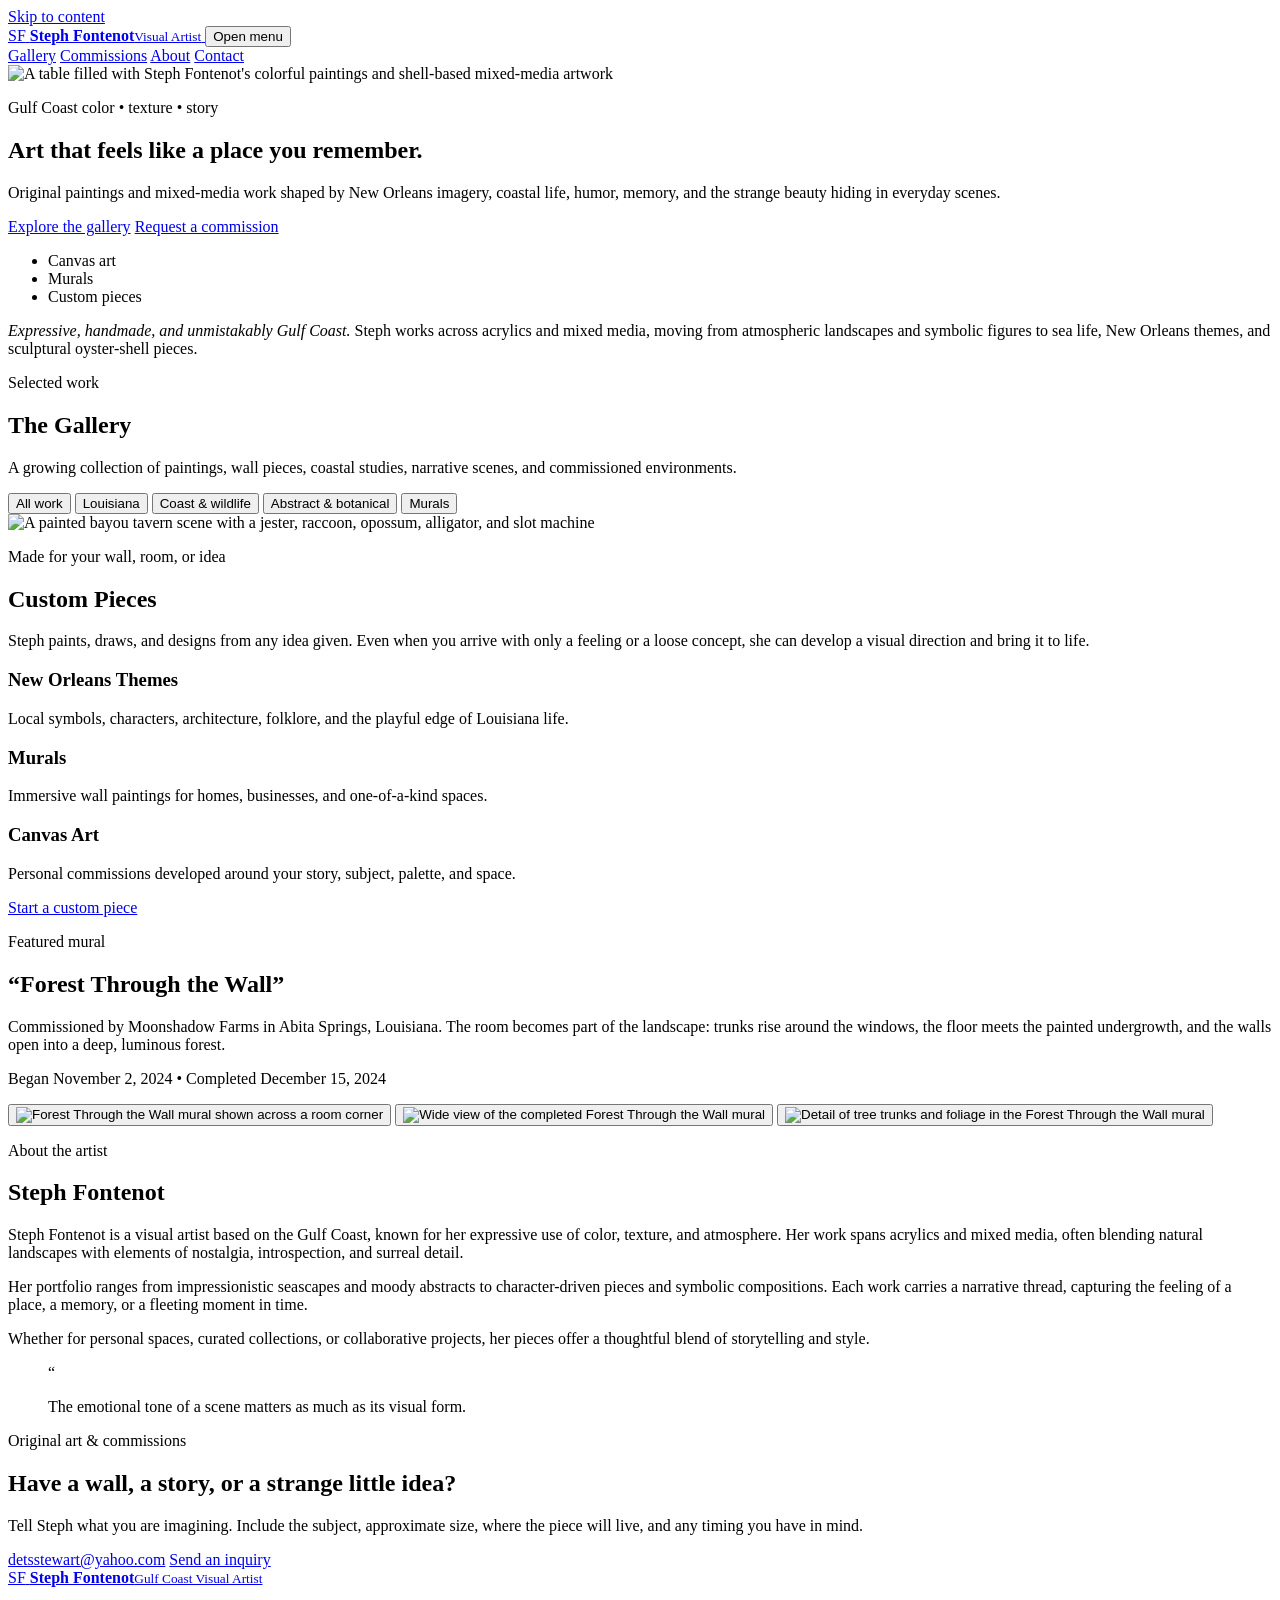
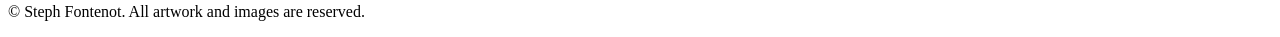
==== index.html @ 35e797c7 "Build periwinkle marble portfolio layout" ====
<!doctype html>
<html lang="en">
<head>
  <meta charset="utf-8">
  <meta name="viewport" content="width=device-width, initial-scale=1">
  <title>Steph Fontenot — Gulf Coast Visual Artist</title>
  <meta name="description" content="Original paintings, mixed-media art, murals, and custom commissions by Gulf Coast visual artist Steph Fontenot.">
  <meta name="theme-color" content="#8e8bd2">
  <meta property="og:title" content="Steph Fontenot — Gulf Coast Visual Artist">
  <meta property="og:description" content="Expressive color, texture, atmosphere, and Gulf Coast storytelling.">
  <meta property="og:type" content="website">
  <meta property="og:url" content="https://stephfontenot.com/">
  <meta property="og:image" content="https://stephfontenot.com/assets/site/studio-table.webp">
  <link rel="canonical" href="https://stephfontenot.com/">
  <link rel="icon" href="assets/site/favicon.svg" type="image/svg+xml">
  <link rel="stylesheet" href="styles.css">
  <script type="application/ld+json">
  {
    "@context": "https://schema.org",
    "@type": "Person",
    "name": "Steph Fontenot",
    "url": "https://stephfontenot.com/",
    "jobTitle": "Visual Artist",
    "description": "Gulf Coast visual artist working in acrylics, mixed media, murals, and commissioned canvas art.",
    "email": "mailto:detsstewart@yahoo.com"
  }
  </script>
</head>
<body>
  <a class="skip-link" href="#main">Skip to content</a>

  <header class="site-header" id="top">
    <div class="nav-shell">
      <a class="brand" href="#top" aria-label="Steph Fontenot home">
        <span class="brand-mark" aria-hidden="true">SF</span>
        <span class="brand-copy"><strong>Steph Fontenot</strong><small>Visual Artist</small></span>
      </a>

      <button class="menu-toggle" type="button" aria-controls="site-nav" aria-expanded="false">
        <span></span><span></span><span></span><span class="sr-only">Open menu</span>
      </button>

      <nav class="site-nav" id="site-nav" aria-label="Primary navigation">
        <a href="#gallery">Gallery</a>
        <a href="#commissions">Commissions</a>
        <a href="#about">About</a>
        <a class="nav-contact" href="#contact">Contact</a>
      </nav>
    </div>
  </header>

  <main id="main">
    <section class="hero" aria-labelledby="hero-title">
      <div class="hero-image-wrap">
        <img src="assets/site/studio-table.webp" alt="A table filled with Steph Fontenot's colorful paintings and shell-based mixed-media artwork" width="730" height="730" fetchpriority="high">
      </div>
      <div class="hero-copy marble-panel">
        <p class="eyebrow">Gulf Coast color • texture • story</p>
        <h1 id="hero-title">Art that feels like a place you remember.</h1>
        <p class="hero-lede">Original paintings and mixed-media work shaped by New Orleans imagery, coastal life, humor, memory, and the strange beauty hiding in everyday scenes.</p>
        <div class="hero-actions">
          <a class="button button-primary" href="#gallery">Explore the gallery</a>
          <a class="button button-secondary" href="mailto:detsstewart@yahoo.com?subject=Commission%20Inquiry%20for%20Steph%20Fontenot">Request a commission</a>
        </div>
        <ul class="hero-notes" aria-label="Services">
          <li>Canvas art</li>
          <li>Murals</li>
          <li>Custom pieces</li>
        </ul>
      </div>
    </section>

    <section class="intro-strip" aria-label="Artist introduction">
      <p><em>Expressive, handmade, and unmistakably Gulf Coast.</em> Steph works across acrylics and mixed media, moving from atmospheric landscapes and symbolic figures to sea life, New Orleans themes, and sculptural oyster-shell pieces.</p>
    </section>

    <section class="section gallery-section" id="gallery" aria-labelledby="gallery-title">
      <div class="section-heading">
        <div>
          <p class="eyebrow">Selected work</p>
          <h2 id="gallery-title">The Gallery</h2>
        </div>
        <p>A growing collection of paintings, wall pieces, coastal studies, narrative scenes, and commissioned environments.</p>
      </div>

      <div class="filters" role="group" aria-label="Filter gallery">
        <button class="filter-button active" type="button" data-filter="all" aria-pressed="true">All work</button>
        <button class="filter-button" type="button" data-filter="louisiana" aria-pressed="false">Louisiana</button>
        <button class="filter-button" type="button" data-filter="coastal" aria-pressed="false">Coast & wildlife</button>
        <button class="filter-button" type="button" data-filter="abstract" aria-pressed="false">Abstract & botanical</button>
        <button class="filter-button" type="button" data-filter="murals" aria-pressed="false">Murals</button>
      </div>

      <div class="gallery-grid" id="gallery-grid" aria-live="polite"></div>
      <noscript><p class="noscript">JavaScript is needed to load the interactive gallery.</p></noscript>
    </section>

    <section class="section feature-section" id="commissions" aria-labelledby="commissions-title">
      <div class="feature-image">
        <img src="assets/site/bayou-jester.webp" alt="A painted bayou tavern scene with a jester, raccoon, opossum, alligator, and slot machine" width="1160" height="844" loading="lazy">
      </div>
      <div class="feature-copy marble-panel">
        <p class="eyebrow">Made for your wall, room, or idea</p>
        <h2 id="commissions-title">Custom Pieces</h2>
        <p>Steph paints, draws, and designs from any idea given. Even when you arrive with only a feeling or a loose concept, she can develop a visual direction and bring it to life.</p>
        <div class="commission-list">
          <article>
            <h3>New Orleans Themes</h3>
            <p>Local symbols, characters, architecture, folklore, and the playful edge of Louisiana life.</p>
          </article>
          <article>
            <h3>Murals</h3>
            <p>Immersive wall paintings for homes, businesses, and one-of-a-kind spaces.</p>
          </article>
          <article>
            <h3>Canvas Art</h3>
            <p>Personal commissions developed around your story, subject, palette, and space.</p>
          </article>
        </div>
        <a class="button button-primary" href="mailto:detsstewart@yahoo.com?subject=Custom%20Art%20Inquiry&body=Hi%20Steph%2C%0A%0AI%27d%20like%20to%20talk%20about%20a%20custom%20piece.%0A%0ASubject%20or%20idea%3A%0APreferred%20size%3A%0ATimeline%3A%0A">Start a custom piece</a>
      </div>
    </section>

    <section class="section mural-story" aria-labelledby="mural-title">
      <div class="mural-copy">
        <p class="eyebrow">Featured mural</p>
        <h2 id="mural-title">“Forest Through the Wall”</h2>
        <p>Commissioned by Moonshadow Farms in Abita Springs, Louisiana. The room becomes part of the landscape: trunks rise around the windows, the floor meets the painted undergrowth, and the walls open into a deep, luminous forest.</p>
        <p class="mural-meta">Began November 2, 2024 • Completed December 15, 2024</p>
      </div>
      <div class="mural-triptych">
        <button class="image-button" type="button" data-lightbox-src="assets/art/forest-through-wall-room.webp" data-lightbox-alt="Forest Through the Wall mural shown across a room corner">
          <img src="assets/art/forest-through-wall-room.webp" alt="Forest Through the Wall mural shown across a room corner" loading="lazy">
        </button>
        <button class="image-button" type="button" data-lightbox-src="assets/art/forest-through-wall-wide.webp" data-lightbox-alt="Wide view of the completed Forest Through the Wall mural">
          <img src="assets/art/forest-through-wall-wide.webp" alt="Wide view of the completed Forest Through the Wall mural" loading="lazy">
        </button>
        <button class="image-button" type="button" data-lightbox-src="assets/art/forest-through-wall-detail.webp" data-lightbox-alt="Detail of tree trunks and foliage in the Forest Through the Wall mural">
          <img src="assets/art/forest-through-wall-detail.webp" alt="Detail of tree trunks and foliage in the Forest Through the Wall mural" loading="lazy">
        </button>
      </div>
    </section>

    <section class="section about-section" id="about" aria-labelledby="about-title">
      <div class="about-card marble-panel">
        <p class="eyebrow">About the artist</p>
        <h2 id="about-title">Steph Fontenot</h2>
        <p>Steph Fontenot is a visual artist based on the Gulf Coast, known for her expressive use of color, texture, and atmosphere. Her work spans acrylics and mixed media, often blending natural landscapes with elements of nostalgia, introspection, and surreal detail.</p>
        <p>Her portfolio ranges from impressionistic seascapes and moody abstracts to character-driven pieces and symbolic compositions. Each work carries a narrative thread, capturing the feeling of a place, a memory, or a fleeting moment in time.</p>
        <p>Whether for personal spaces, curated collections, or collaborative projects, her pieces offer a thoughtful blend of storytelling and style.</p>
      </div>
      <blockquote>
        <span aria-hidden="true">“</span>
        <p>The emotional tone of a scene matters as much as its visual form.</p>
      </blockquote>
    </section>

    <section class="contact-section" id="contact" aria-labelledby="contact-title">
      <div class="contact-inner marble-panel">
        <p class="eyebrow">Original art & commissions</p>
        <h2 id="contact-title">Have a wall, a story, or a strange little idea?</h2>
        <p>Tell Steph what you are imagining. Include the subject, approximate size, where the piece will live, and any timing you have in mind.</p>
        <a class="contact-email" href="mailto:detsstewart@yahoo.com">detsstewart@yahoo.com</a>
        <a class="button button-primary" href="mailto:detsstewart@yahoo.com?subject=Art%20Inquiry%20from%20StephFontenot.com">Send an inquiry</a>
      </div>
    </section>
  </main>

  <footer class="site-footer">
    <a class="brand footer-brand" href="#top" aria-label="Back to top">
      <span class="brand-mark" aria-hidden="true">SF</span>
      <span class="brand-copy"><strong>Steph Fontenot</strong><small>Gulf Coast Visual Artist</small></span>
    </a>
    <p>© <span id="year"></span> Steph Fontenot. All artwork and images are reserved.</p>
  </footer>

  <dialog class="lightbox" id="lightbox" aria-label="Artwork viewer">
    <button class="lightbox-close" type="button" aria-label="Close artwork viewer">×</button>
    <button class="lightbox-arrow lightbox-prev" type="button" aria-label="Previous artwork">‹</button>
    <figure>
      <img id="lightbox-image" src="" alt="">
      <figcaption id="lightbox-caption"></figcaption>
    </figure>
    <button class="lightbox-arrow lightbox-next" type="button" aria-label="Next artwork">›</button>
  </dialog>

  <script src="script.js" defer></script>
</body>
</html>
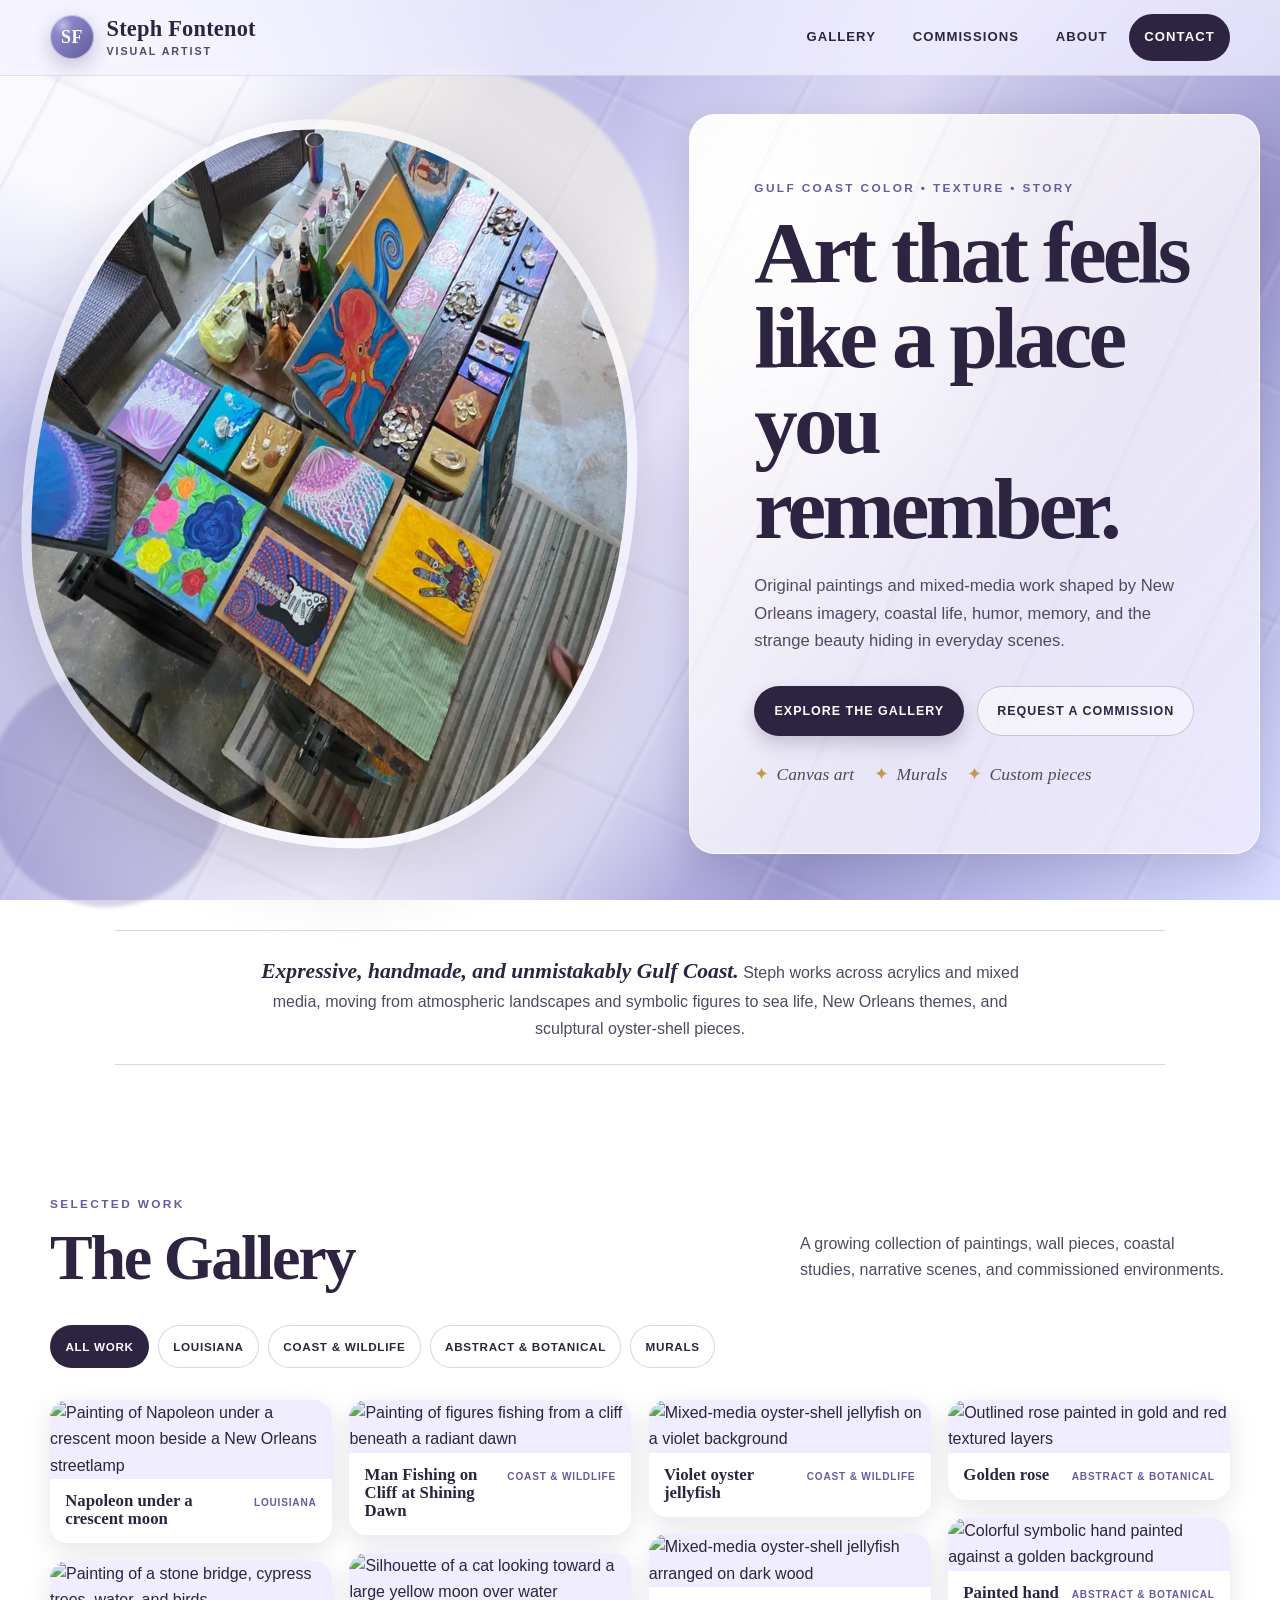
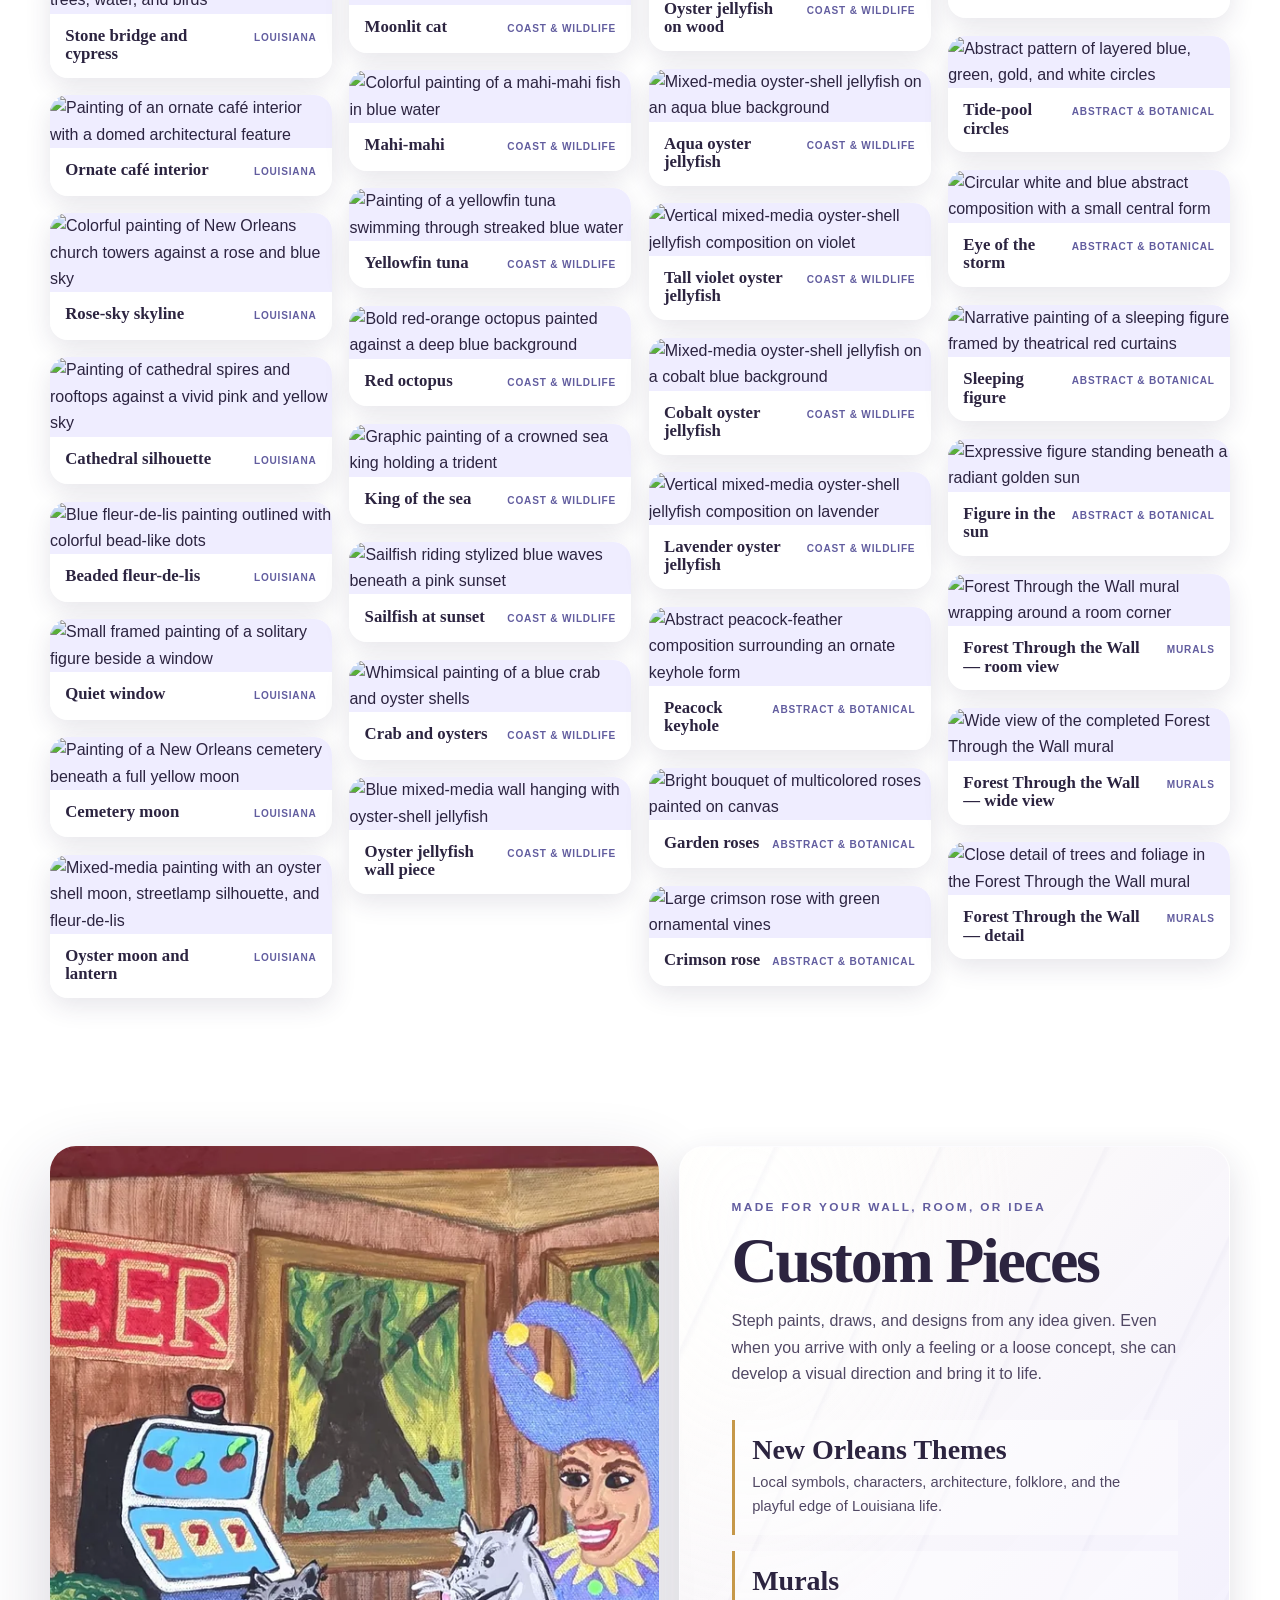
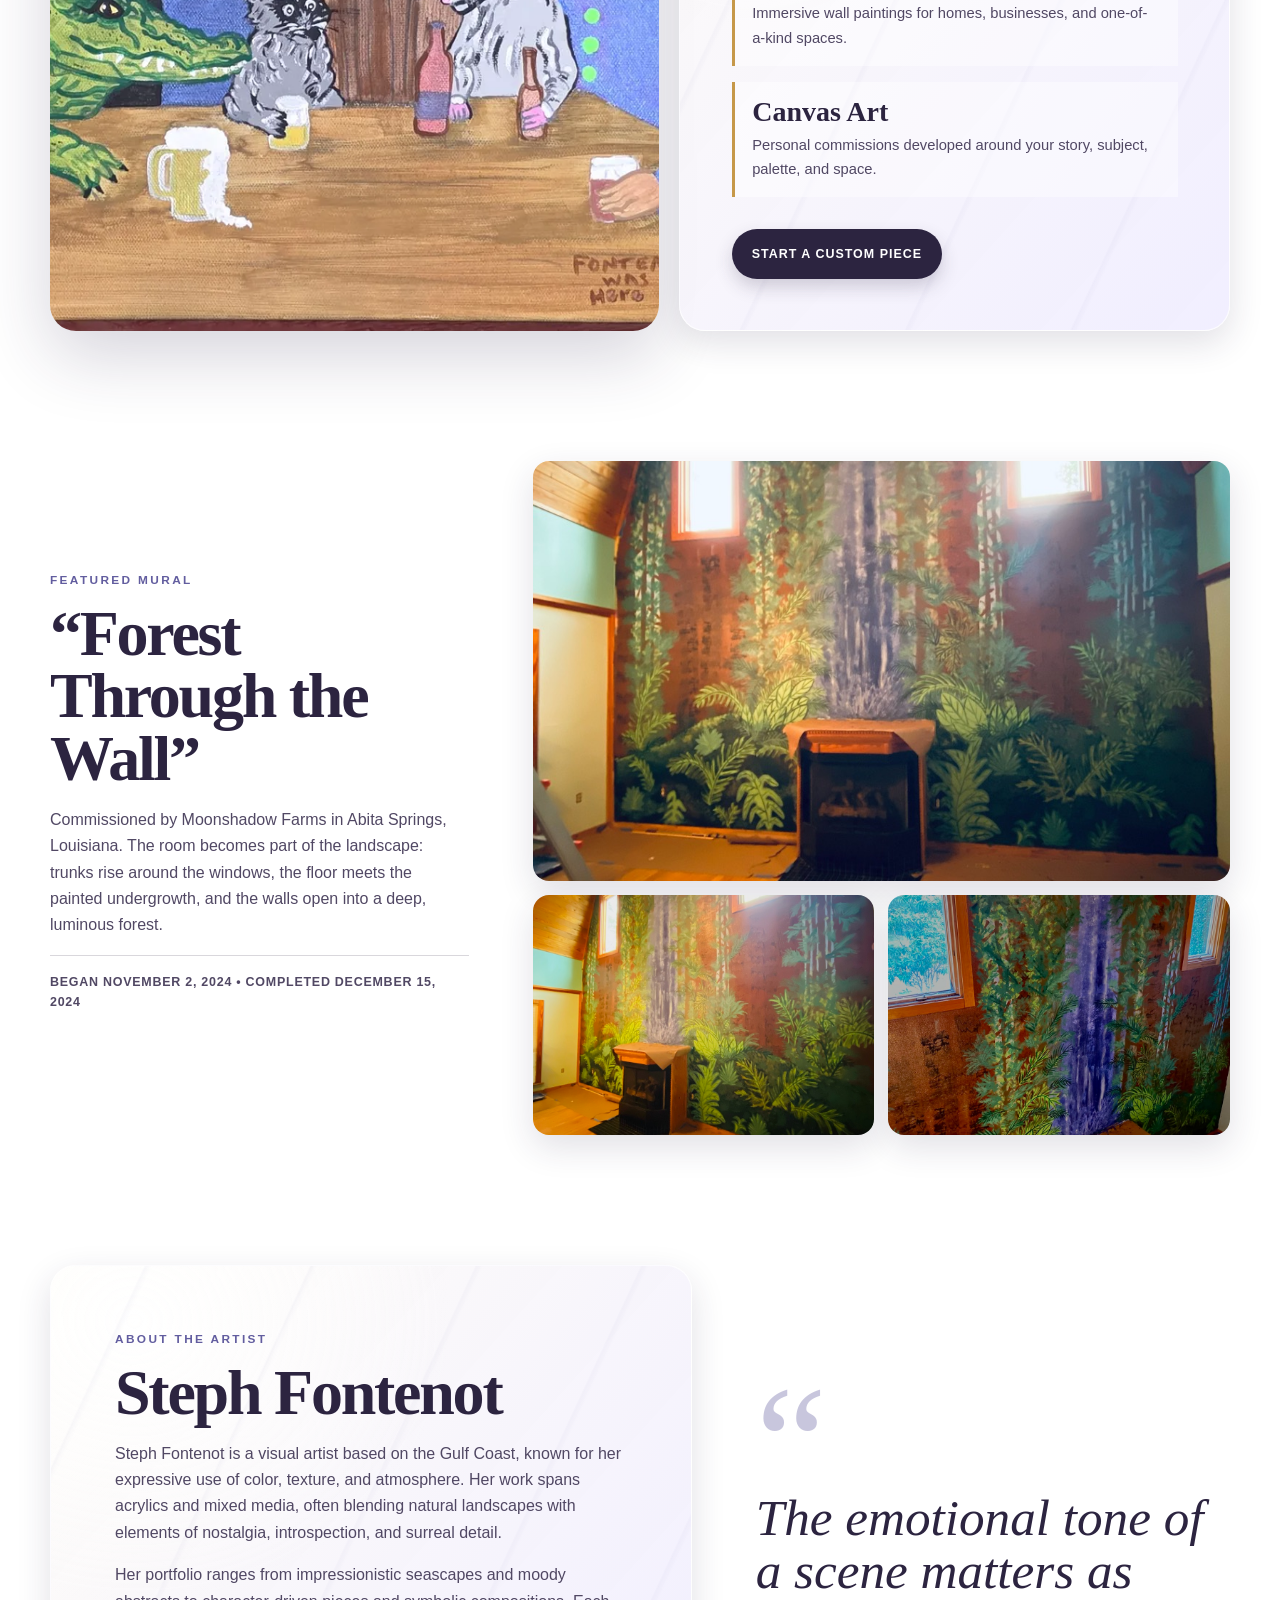
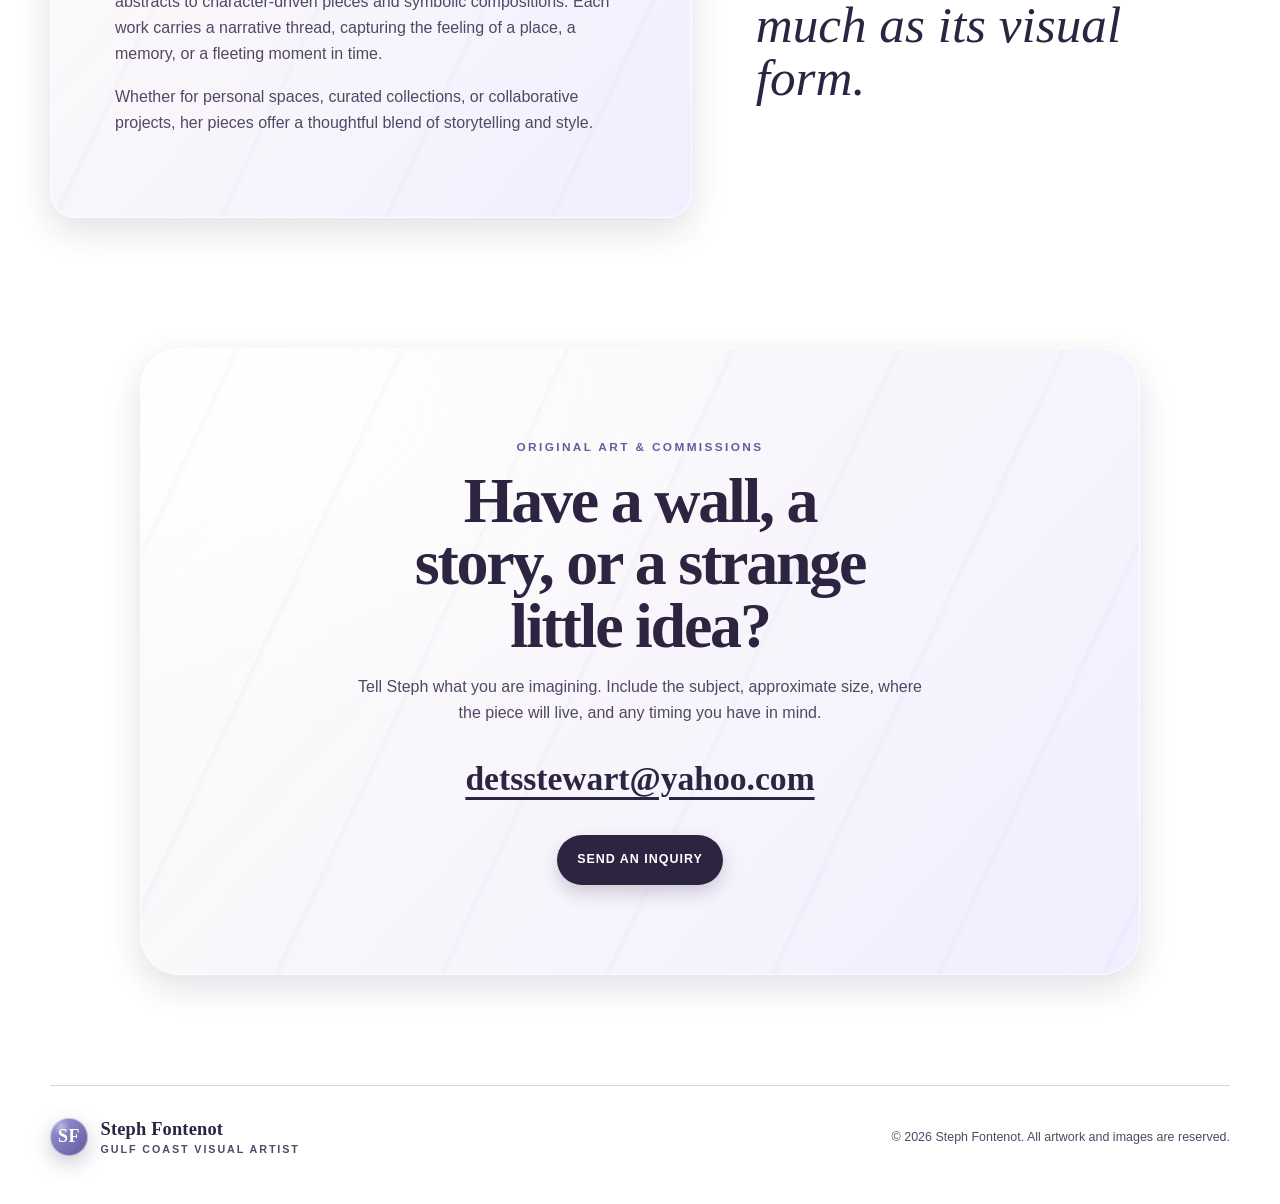
==== commit f9a38d6f: "Add periwinkle marble portfolio homepage" ====
--- a/index.html
+++ b/index.html
@@ -10,7 +10,7 @@
   <meta property="og:description" content="Expressive color, texture, atmosphere, and Gulf Coast storytelling.">
   <meta property="og:type" content="website">
   <meta property="og:url" content="https://stephfontenot.com/">
-  <meta property="og:image" content="https://stephfontenot.com/assets/site/studio-table.webp">
+  <meta property="og:image" content="https://stephfontenot.com/rs=w_730,h_730,cg_true.webp">
   <link rel="canonical" href="https://stephfontenot.com/">
   <link rel="icon" href="assets/site/favicon.svg" type="image/svg+xml">
   <link rel="stylesheet" href="styles.css">
@@ -52,7 +52,7 @@
   <main id="main">
     <section class="hero" aria-labelledby="hero-title">
       <div class="hero-image-wrap">
-        <img src="assets/site/studio-table.webp" alt="A table filled with Steph Fontenot's colorful paintings and shell-based mixed-media artwork" width="730" height="730" fetchpriority="high">
+        <img src="rs=w_730,h_730,cg_true.webp" alt="A table filled with Steph Fontenot's colorful paintings and shell-based mixed-media artwork" width="730" height="730" fetchpriority="high">
       </div>
       <div class="hero-copy marble-panel">
         <p class="eyebrow">Gulf Coast color • texture • story</p>
@@ -97,7 +97,7 @@
 
     <section class="section feature-section" id="commissions" aria-labelledby="commissions-title">
       <div class="feature-image">
-        <img src="assets/site/bayou-jester.webp" alt="A painted bayou tavern scene with a jester, raccoon, opossum, alligator, and slot machine" width="1160" height="844" loading="lazy">
+        <img src="rs=w_1160,h_844.webp" alt="A painted bayou tavern scene with a jester, raccoon, opossum, alligator, and slot machine" width="1160" height="844" loading="lazy">
       </div>
       <div class="feature-copy marble-panel">
         <p class="eyebrow">Made for your wall, room, or idea</p>
@@ -129,14 +129,14 @@
         <p class="mural-meta">Began November 2, 2024 • Completed December 15, 2024</p>
       </div>
       <div class="mural-triptych">
-        <button class="image-button" type="button" data-lightbox-src="assets/art/forest-through-wall-room.webp" data-lightbox-alt="Forest Through the Wall mural shown across a room corner">
-          <img src="assets/art/forest-through-wall-room.webp" alt="Forest Through the Wall mural shown across a room corner" loading="lazy">
+        <button class="image-button" type="button" data-lightbox-src="ArtGalleryUploadPhotos/IMG_9790.jpg" data-lightbox-alt="Forest Through the Wall mural shown across a room corner">
+          <img src="ArtGalleryUploadPhotos/IMG_9790.jpg" alt="Forest Through the Wall mural shown across a room corner" loading="lazy">
         </button>
-        <button class="image-button" type="button" data-lightbox-src="assets/art/forest-through-wall-wide.webp" data-lightbox-alt="Wide view of the completed Forest Through the Wall mural">
-          <img src="assets/art/forest-through-wall-wide.webp" alt="Wide view of the completed Forest Through the Wall mural" loading="lazy">
+        <button class="image-button" type="button" data-lightbox-src="ArtGalleryUploadPhotos/IMG_9792.jpg" data-lightbox-alt="Wide view of the completed Forest Through the Wall mural">
+          <img src="ArtGalleryUploadPhotos/IMG_9792.jpg" alt="Wide view of the completed Forest Through the Wall mural" loading="lazy">
         </button>
-        <button class="image-button" type="button" data-lightbox-src="assets/art/forest-through-wall-detail.webp" data-lightbox-alt="Detail of tree trunks and foliage in the Forest Through the Wall mural">
-          <img src="assets/art/forest-through-wall-detail.webp" alt="Detail of tree trunks and foliage in the Forest Through the Wall mural" loading="lazy">
+        <button class="image-button" type="button" data-lightbox-src="ArtGalleryUploadPhotos/IMG_9784.jpg" data-lightbox-alt="Detail of tree trunks and foliage in the Forest Through the Wall mural">
+          <img src="ArtGalleryUploadPhotos/IMG_9784.jpg" alt="Detail of tree trunks and foliage in the Forest Through the Wall mural" loading="lazy">
         </button>
       </div>
     </section>
--- a/styles.css
+++ b/styles.css
@@ -0,0 +1,421 @@
+:root {
+  --ink: #2c2440;
+  --ink-soft: #514864;
+  --periwinkle: #8e8bd2;
+  --periwinkle-deep: #625d9f;
+  --periwinkle-light: #d8d9ff;
+  --lavender-mist: #efedff;
+  --ivory: #fffdf7;
+  --gold: #c69849;
+  --shadow: 0 24px 70px rgba(45, 36, 74, 0.2);
+  --shadow-soft: 0 12px 34px rgba(45, 36, 74, 0.14);
+  --radius: 26px;
+  --serif: "Palatino Linotype", Palatino, Georgia, serif;
+  --sans: "Avenir Next", Avenir, "Trebuchet MS", Arial, sans-serif;
+}
+
+* { box-sizing: border-box; }
+html { scroll-behavior: smooth; }
+body {
+  margin: 0;
+  color: var(--ink);
+  font-family: var(--sans);
+  line-height: 1.65;
+  background:
+    radial-gradient(ellipse at 9% 12%, rgba(255,255,255,.88) 0 8%, transparent 31%),
+    radial-gradient(ellipse at 80% 22%, rgba(95,89,157,.20) 0 5%, transparent 27%),
+    radial-gradient(ellipse at 24% 78%, rgba(255,255,255,.70) 0 9%, transparent 33%),
+    linear-gradient(126deg, #dbdcff 0%, #aaa9dc 29%, #ece9ff 50%, #9e9bd2 74%, #d9dbff 100%);
+  background-attachment: fixed;
+  min-height: 100vh;
+}
+
+body::before {
+  content: "";
+  position: fixed;
+  inset: 0;
+  pointer-events: none;
+  z-index: -1;
+  opacity: .58;
+  background:
+    repeating-linear-gradient(118deg, transparent 0 86px, rgba(67,58,116,.10) 88px, rgba(255,255,255,.18) 92px, transparent 98px 166px),
+    repeating-linear-gradient(24deg, transparent 0 124px, rgba(255,255,255,.16) 127px, rgba(77,70,133,.08) 131px, transparent 137px 214px);
+  filter: blur(.35px);
+}
+
+img { max-width: 100%; display: block; }
+a { color: inherit; }
+button, a { -webkit-tap-highlight-color: transparent; }
+button { font: inherit; }
+
+.skip-link {
+  position: fixed;
+  left: 1rem;
+  top: -5rem;
+  z-index: 999;
+  padding: .8rem 1rem;
+  background: var(--ink);
+  color: white;
+  border-radius: 8px;
+}
+.skip-link:focus { top: 1rem; }
+
+.sr-only {
+  position: absolute;
+  width: 1px;
+  height: 1px;
+  padding: 0;
+  margin: -1px;
+  overflow: hidden;
+  clip: rect(0,0,0,0);
+  white-space: nowrap;
+  border: 0;
+}
+
+.site-header {
+  position: sticky;
+  top: 0;
+  z-index: 50;
+  padding: 14px 22px;
+  background: rgba(243, 241, 255, .72);
+  backdrop-filter: blur(18px) saturate(130%);
+  border-bottom: 1px solid rgba(77, 67, 125, .12);
+}
+
+.nav-shell {
+  width: min(1180px, 100%);
+  margin: 0 auto;
+  display: flex;
+  align-items: center;
+  justify-content: space-between;
+  gap: 2rem;
+}
+
+.brand {
+  text-decoration: none;
+  display: inline-flex;
+  align-items: center;
+  gap: .78rem;
+}
+
+.brand-mark {
+  display: grid;
+  place-items: center;
+  width: 44px;
+  height: 44px;
+  border-radius: 50%;
+  color: var(--ivory);
+  font-family: var(--serif);
+  font-size: 1.12rem;
+  font-weight: 700;
+  letter-spacing: .03em;
+  background:
+    radial-gradient(circle at 30% 24%, rgba(255,255,255,.42), transparent 22%),
+    linear-gradient(135deg, #9b98dc, #5f5a99);
+  box-shadow: inset 0 0 0 1px rgba(255,255,255,.55), 0 7px 20px rgba(55,47,99,.25);
+}
+
+.brand-copy { display: grid; line-height: 1.1; }
+.brand-copy strong { font-family: var(--serif); font-size: 1.4rem; letter-spacing: .01em; }
+.brand-copy small { margin-top: .26rem; color: var(--ink-soft); font-size: .67rem; font-weight: 700; letter-spacing: .18em; text-transform: uppercase; }
+
+.site-nav { display: flex; align-items: center; gap: .4rem; }
+.site-nav a {
+  text-decoration: none;
+  font-size: .82rem;
+  font-weight: 700;
+  letter-spacing: .08em;
+  text-transform: uppercase;
+  padding: .78rem .95rem;
+  border-radius: 999px;
+  transition: background .2s ease, color .2s ease, transform .2s ease;
+}
+.site-nav a:hover, .site-nav a:focus-visible { background: rgba(255,255,255,.65); transform: translateY(-1px); }
+.site-nav .nav-contact { color: white; background: var(--ink); }
+.site-nav .nav-contact:hover, .site-nav .nav-contact:focus-visible { background: var(--periwinkle-deep); }
+
+.menu-toggle { display: none; border: 0; background: transparent; padding: .7rem; }
+.menu-toggle span:not(.sr-only) { display: block; width: 26px; height: 2px; margin: 5px 0; background: var(--ink); }
+
+.hero {
+  width: min(1280px, calc(100% - 40px));
+  margin: 38px auto 0;
+  min-height: 690px;
+  display: grid;
+  grid-template-columns: 1.04fr .96fr;
+  align-items: center;
+  gap: clamp(1.4rem, 4vw, 5rem);
+}
+
+.hero-image-wrap {
+  position: relative;
+  isolation: isolate;
+}
+.hero-image-wrap::before,
+.hero-image-wrap::after {
+  content: "";
+  position: absolute;
+  z-index: -1;
+  border-radius: 50%;
+  filter: blur(2px);
+}
+.hero-image-wrap::before { width: 65%; aspect-ratio: 1; right: -3%; top: -7%; background: rgba(255, 251, 229, .54); }
+.hero-image-wrap::after { width: 38%; aspect-ratio: 1; left: -5%; bottom: -8%; background: rgba(89, 82, 155, .25); }
+.hero-image-wrap img {
+  width: 100%;
+  border-radius: 48% 52% 46% 54% / 58% 46% 54% 42%;
+  box-shadow: var(--shadow);
+  border: 10px solid rgba(255,255,255,.42);
+  transform: rotate(-1.5deg);
+}
+
+.marble-panel {
+  position: relative;
+  overflow: hidden;
+  border: 1px solid rgba(255,255,255,.72);
+  background:
+    radial-gradient(ellipse at 13% 10%, rgba(255,255,255,.95), transparent 40%),
+    linear-gradient(132deg, rgba(255,253,247,.88), rgba(238,235,255,.84));
+  box-shadow: var(--shadow-soft);
+}
+.marble-panel::after {
+  content: "";
+  position: absolute;
+  inset: 0;
+  pointer-events: none;
+  opacity: .32;
+  background: repeating-linear-gradient(115deg, transparent 0 84px, rgba(98,93,159,.12) 86px, transparent 92px 150px);
+}
+.marble-panel > * { position: relative; z-index: 1; }
+
+.hero-copy { padding: clamp(2rem, 5vw, 4.5rem); border-radius: var(--radius); }
+.eyebrow {
+  margin: 0 0 .75rem;
+  color: var(--periwinkle-deep);
+  font-size: .74rem;
+  font-weight: 800;
+  letter-spacing: .2em;
+  text-transform: uppercase;
+}
+
+h1, h2, h3 { font-family: var(--serif); line-height: .98; margin-top: 0; }
+h1 { margin-bottom: 1.3rem; font-size: clamp(3.7rem, 6.8vw, 7rem); letter-spacing: -.045em; }
+h2 { margin-bottom: 1rem; font-size: clamp(3rem, 5vw, 5.2rem); letter-spacing: -.035em; }
+h3 { margin-bottom: .45rem; font-size: 1.75rem; }
+
+.hero-lede { margin: 0; max-width: 58ch; color: var(--ink-soft); font-size: 1.04rem; }
+.hero-actions { display: flex; flex-wrap: wrap; gap: .8rem; margin: 2rem 0 1.5rem; }
+
+.button {
+  display: inline-flex;
+  align-items: center;
+  justify-content: center;
+  min-height: 48px;
+  padding: .85rem 1.2rem;
+  border: 1px solid transparent;
+  border-radius: 999px;
+  text-decoration: none;
+  font-size: .78rem;
+  font-weight: 800;
+  letter-spacing: .08em;
+  text-transform: uppercase;
+  transition: transform .2s ease, box-shadow .2s ease, background .2s ease;
+}
+.button:hover, .button:focus-visible { transform: translateY(-2px); }
+.button-primary { color: white; background: var(--ink); box-shadow: 0 8px 18px rgba(45,36,64,.2); }
+.button-primary:hover, .button-primary:focus-visible { background: var(--periwinkle-deep); }
+.button-secondary { border-color: rgba(44,36,64,.22); background: rgba(255,255,255,.5); }
+.button-secondary:hover, .button-secondary:focus-visible { background: white; }
+
+.hero-notes { list-style: none; display: flex; flex-wrap: wrap; gap: 1.25rem; padding: 0; margin: 0; color: var(--ink-soft); font-family: var(--serif); font-size: 1.1rem; font-style: italic; }
+.hero-notes li::before { content: "✦"; margin-right: .45rem; color: var(--gold); font-style: normal; }
+
+.intro-strip {
+  width: min(1050px, calc(100% - 40px));
+  margin: 76px auto 0;
+  padding: 1.4rem 2rem;
+  text-align: center;
+  color: var(--ink-soft);
+  border-top: 1px solid rgba(44,36,64,.18);
+  border-bottom: 1px solid rgba(44,36,64,.18);
+  font-size: 1rem;
+}
+.intro-strip p { margin: 0 auto; max-width: 88ch; }
+.intro-strip em { color: var(--ink); font-family: var(--serif); font-size: 1.35rem; font-weight: 600; }
+
+.section { width: min(1180px, calc(100% - 40px)); margin: 130px auto 0; }
+.section-heading { display: grid; grid-template-columns: 1fr minmax(260px, 430px); align-items: end; gap: 3rem; margin-bottom: 2.2rem; }
+.section-heading h2 { margin-bottom: 0; }
+.section-heading > p { margin: 0 0 .4rem; color: var(--ink-soft); }
+
+.filters { display: flex; flex-wrap: wrap; gap: .55rem; margin-bottom: 2rem; }
+.filter-button {
+  border: 1px solid rgba(44,36,64,.18);
+  border-radius: 999px;
+  color: var(--ink);
+  background: rgba(255,255,255,.4);
+  padding: .68rem .9rem;
+  cursor: pointer;
+  font-size: .73rem;
+  font-weight: 800;
+  letter-spacing: .06em;
+  text-transform: uppercase;
+}
+.filter-button:hover, .filter-button:focus-visible, .filter-button.active { color: white; background: var(--ink); }
+
+.gallery-grid { columns: 4 250px; column-gap: 1.1rem; }
+.gallery-card {
+  width: 100%;
+  margin: 0 0 1.1rem;
+  break-inside: avoid;
+  overflow: hidden;
+  border: 0;
+  border-radius: 18px;
+  padding: 0;
+  cursor: zoom-in;
+  color: var(--ink);
+  text-align: left;
+  background: rgba(255,255,255,.76);
+  box-shadow: 0 8px 26px rgba(51,42,82,.12);
+  transition: transform .2s ease, box-shadow .2s ease, opacity .25s ease;
+}
+.gallery-card:hover, .gallery-card:focus-visible { transform: translateY(-4px); box-shadow: 0 15px 35px rgba(51,42,82,.2); }
+.gallery-card[hidden] { display: none; }
+.gallery-card img { width: 100%; height: auto; background: var(--lavender-mist); }
+.gallery-caption { display: flex; align-items: baseline; justify-content: space-between; gap: .75rem; padding: .82rem .95rem .92rem; }
+.gallery-caption strong { font-family: var(--serif); font-size: 1.05rem; line-height: 1.08; }
+.gallery-caption span { flex: 0 0 auto; color: var(--periwinkle-deep); font-size: .63rem; font-weight: 800; letter-spacing: .08em; text-transform: uppercase; }
+
+.feature-section { display: grid; grid-template-columns: 1.05fr .95fr; align-items: stretch; gap: 1.3rem; }
+.feature-image img { width: 100%; height: 100%; min-height: 650px; object-fit: cover; border-radius: var(--radius); box-shadow: var(--shadow); }
+.feature-copy { border-radius: var(--radius); padding: clamp(2rem, 4vw, 4rem); }
+.feature-copy > p:not(.eyebrow) { color: var(--ink-soft); }
+.commission-list { display: grid; gap: 1rem; margin: 2rem 0; }
+.commission-list article { padding: 1rem 1.1rem; border-left: 3px solid var(--gold); background: rgba(255,255,255,.42); }
+.commission-list p { margin: 0; color: var(--ink-soft); font-size: .92rem; }
+
+.mural-story {
+  display: grid;
+  grid-template-columns: .75fr 1.25fr;
+  align-items: center;
+  gap: clamp(2rem, 5vw, 5.5rem);
+}
+.mural-copy p:not(.eyebrow) { color: var(--ink-soft); }
+.mural-meta { padding-top: 1rem; border-top: 1px solid rgba(44,36,64,.18); font-size: .78rem; font-weight: 800; letter-spacing: .06em; text-transform: uppercase; }
+.mural-triptych { display: grid; grid-template-columns: 1fr 1fr; gap: .9rem; }
+.mural-triptych .image-button:first-child { grid-column: 1 / -1; }
+.image-button { border: 0; padding: 0; border-radius: 16px; overflow: hidden; cursor: zoom-in; background: transparent; box-shadow: var(--shadow-soft); }
+.image-button img { width: 100%; height: 240px; object-fit: cover; transition: transform .4s ease; }
+.image-button:first-child img { height: 420px; }
+.image-button:hover img, .image-button:focus-visible img { transform: scale(1.025); }
+
+.about-section { display: grid; grid-template-columns: 1.15fr .85fr; align-items: center; gap: clamp(2rem, 5vw, 6rem); }
+.about-card { padding: clamp(2rem, 5vw, 4.5rem); border-radius: var(--radius); }
+.about-card p:not(.eyebrow) { color: var(--ink-soft); }
+.about-section blockquote { margin: 0; padding: 2rem 0; }
+.about-section blockquote > span { display: block; height: .7em; color: rgba(98,93,159,.35); font-family: var(--serif); font-size: 10rem; line-height: .8; }
+.about-section blockquote p { margin: 0; color: var(--ink); font-family: var(--serif); font-size: clamp(2.2rem, 4vw, 4.1rem); font-style: italic; line-height: 1.04; }
+
+.contact-section { width: min(1000px, calc(100% - 40px)); margin: 130px auto 0; text-align: center; }
+.contact-inner { padding: clamp(2.5rem, 7vw, 6rem); border-radius: 40px; }
+.contact-inner h2 { max-width: 15ch; margin-left: auto; margin-right: auto; }
+.contact-inner > p:not(.eyebrow) { max-width: 64ch; margin: 0 auto 1.5rem; color: var(--ink-soft); }
+.contact-email { display: block; margin: 1rem auto 1.8rem; width: fit-content; font-family: var(--serif); font-size: clamp(1.35rem, 3vw, 2.1rem); font-weight: 700; text-underline-offset: .2em; }
+
+.site-footer {
+  width: min(1180px, calc(100% - 40px));
+  margin: 110px auto 0;
+  padding: 2rem 0 3rem;
+  display: flex;
+  justify-content: space-between;
+  align-items: center;
+  gap: 2rem;
+  border-top: 1px solid rgba(44,36,64,.18);
+}
+.site-footer p { margin: 0; color: var(--ink-soft); font-size: .78rem; }
+.footer-brand .brand-mark { width: 38px; height: 38px; }
+.footer-brand .brand-copy strong { font-size: 1.15rem; }
+
+.lightbox {
+  width: min(96vw, 1260px);
+  height: min(94vh, 960px);
+  border: 0;
+  border-radius: 24px;
+  padding: 0;
+  color: white;
+  background: rgba(31,25,45,.96);
+  box-shadow: 0 30px 100px rgba(0,0,0,.55);
+}
+.lightbox::backdrop { background: rgba(18,14,29,.82); backdrop-filter: blur(8px); }
+.lightbox figure { margin: 0; width: 100%; height: 100%; padding: 3rem 4.5rem 2.5rem; display: grid; grid-template-rows: minmax(0, 1fr) auto; gap: 1rem; place-items: center; }
+.lightbox img { max-width: 100%; max-height: 100%; object-fit: contain; border-radius: 8px; }
+.lightbox figcaption { font-family: var(--serif); font-size: 1.2rem; }
+.lightbox-close, .lightbox-arrow { position: absolute; z-index: 2; color: white; border: 0; background: rgba(255,255,255,.11); cursor: pointer; }
+.lightbox-close { top: 1rem; right: 1rem; width: 42px; height: 42px; border-radius: 50%; font-size: 1.8rem; line-height: 1; }
+.lightbox-arrow { top: 50%; width: 46px; height: 64px; transform: translateY(-50%); border-radius: 14px; font-size: 2.6rem; line-height: 1; }
+.lightbox-prev { left: 1rem; }
+.lightbox-next { right: 1rem; }
+.lightbox-close:hover, .lightbox-arrow:hover, .lightbox-close:focus-visible, .lightbox-arrow:focus-visible { background: rgba(255,255,255,.22); }
+
+.noscript { padding: 1rem; background: white; }
+
+@media (max-width: 900px) {
+  .site-header { padding: 11px 16px; }
+  .menu-toggle { display: block; }
+  .site-nav {
+    position: absolute;
+    top: calc(100% + 1px);
+    left: 12px;
+    right: 12px;
+    display: none;
+    padding: .7rem;
+    flex-direction: column;
+    align-items: stretch;
+    border-radius: 0 0 18px 18px;
+    background: rgba(245,243,255,.97);
+    box-shadow: var(--shadow-soft);
+  }
+  .site-nav.open { display: flex; }
+  .site-nav a { text-align: center; }
+
+  .hero { grid-template-columns: 1fr; min-height: 0; margin-top: 26px; }
+  .hero-image-wrap { width: min(650px, 100%); margin: 0 auto; }
+  .hero-copy { margin-top: -4rem; z-index: 2; }
+  h1 { font-size: clamp(3.5rem, 12vw, 6rem); }
+
+  .section-heading, .feature-section, .mural-story, .about-section { grid-template-columns: 1fr; }
+  .section-heading { gap: 1rem; }
+  .feature-image img { min-height: 420px; }
+  .mural-copy { max-width: 680px; }
+  .about-section blockquote { max-width: 700px; }
+}
+
+@media (max-width: 620px) {
+  .brand-copy small { display: none; }
+  .site-header .brand-copy strong { font-size: 1.2rem; }
+  .hero, .section, .contact-section, .site-footer, .intro-strip { width: min(100% - 24px, 1180px); }
+  .hero-copy { padding: 1.6rem; border-radius: 22px; }
+  .hero-actions { flex-direction: column; }
+  .button { width: 100%; }
+  .hero-notes { gap: .5rem 1rem; font-size: 1rem; }
+  .section { margin-top: 92px; }
+  .intro-strip { margin-top: 58px; padding: 1.2rem .4rem; }
+  .gallery-grid { columns: 2 145px; column-gap: .72rem; }
+  .gallery-card { margin-bottom: .72rem; border-radius: 12px; }
+  .gallery-caption { display: block; padding: .6rem .68rem .7rem; }
+  .gallery-caption strong { display: block; font-size: .92rem; }
+  .gallery-caption span { font-size: .55rem; }
+  .mural-triptych { grid-template-columns: 1fr; }
+  .mural-triptych .image-button:first-child { grid-column: auto; }
+  .image-button img, .image-button:first-child img { height: 260px; }
+  .site-footer { flex-direction: column; align-items: flex-start; }
+  .lightbox figure { padding: 3.6rem 1rem 2rem; }
+  .lightbox-arrow { top: auto; bottom: .8rem; height: 44px; }
+  .lightbox-prev { left: 1rem; }
+  .lightbox-next { right: 1rem; }
+}
+
+@media (prefers-reduced-motion: reduce) {
+  html { scroll-behavior: auto; }
+  *, *::before, *::after { animation-duration: .01ms !important; transition-duration: .01ms !important; }
+}
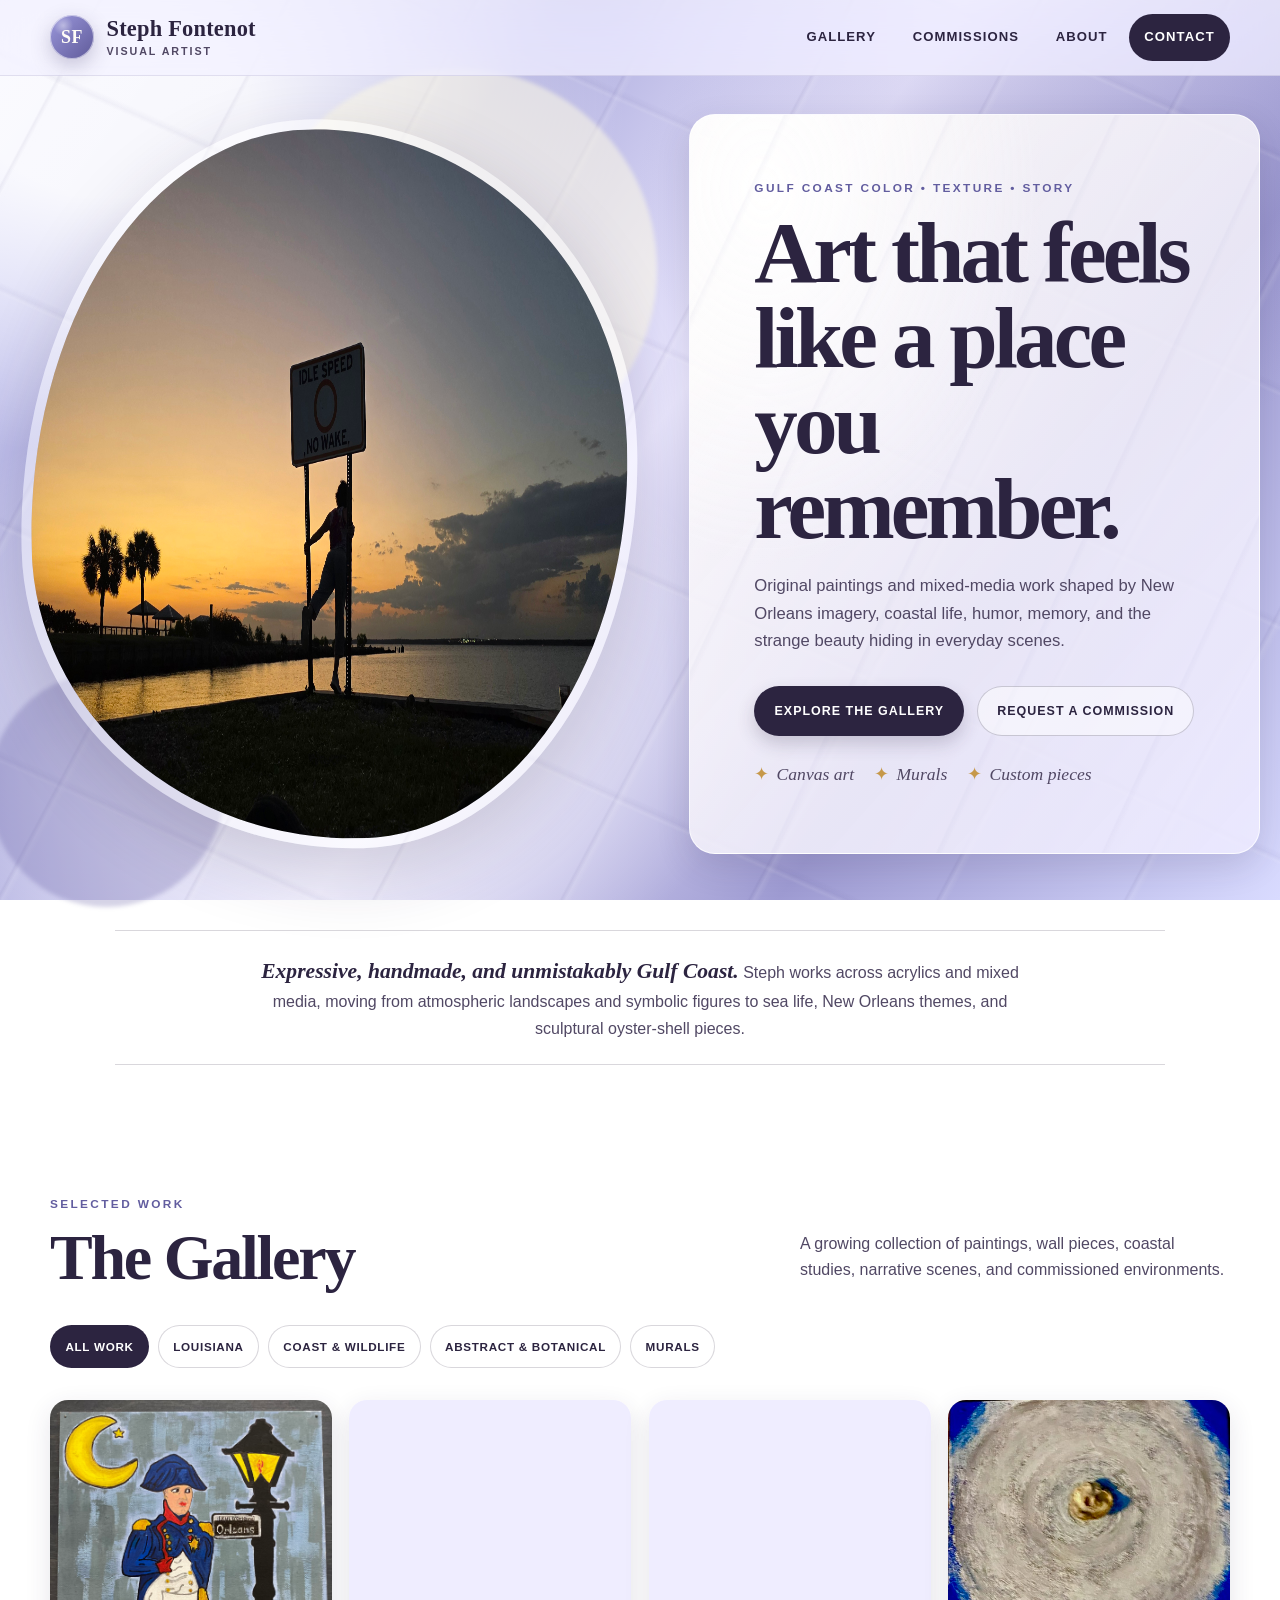
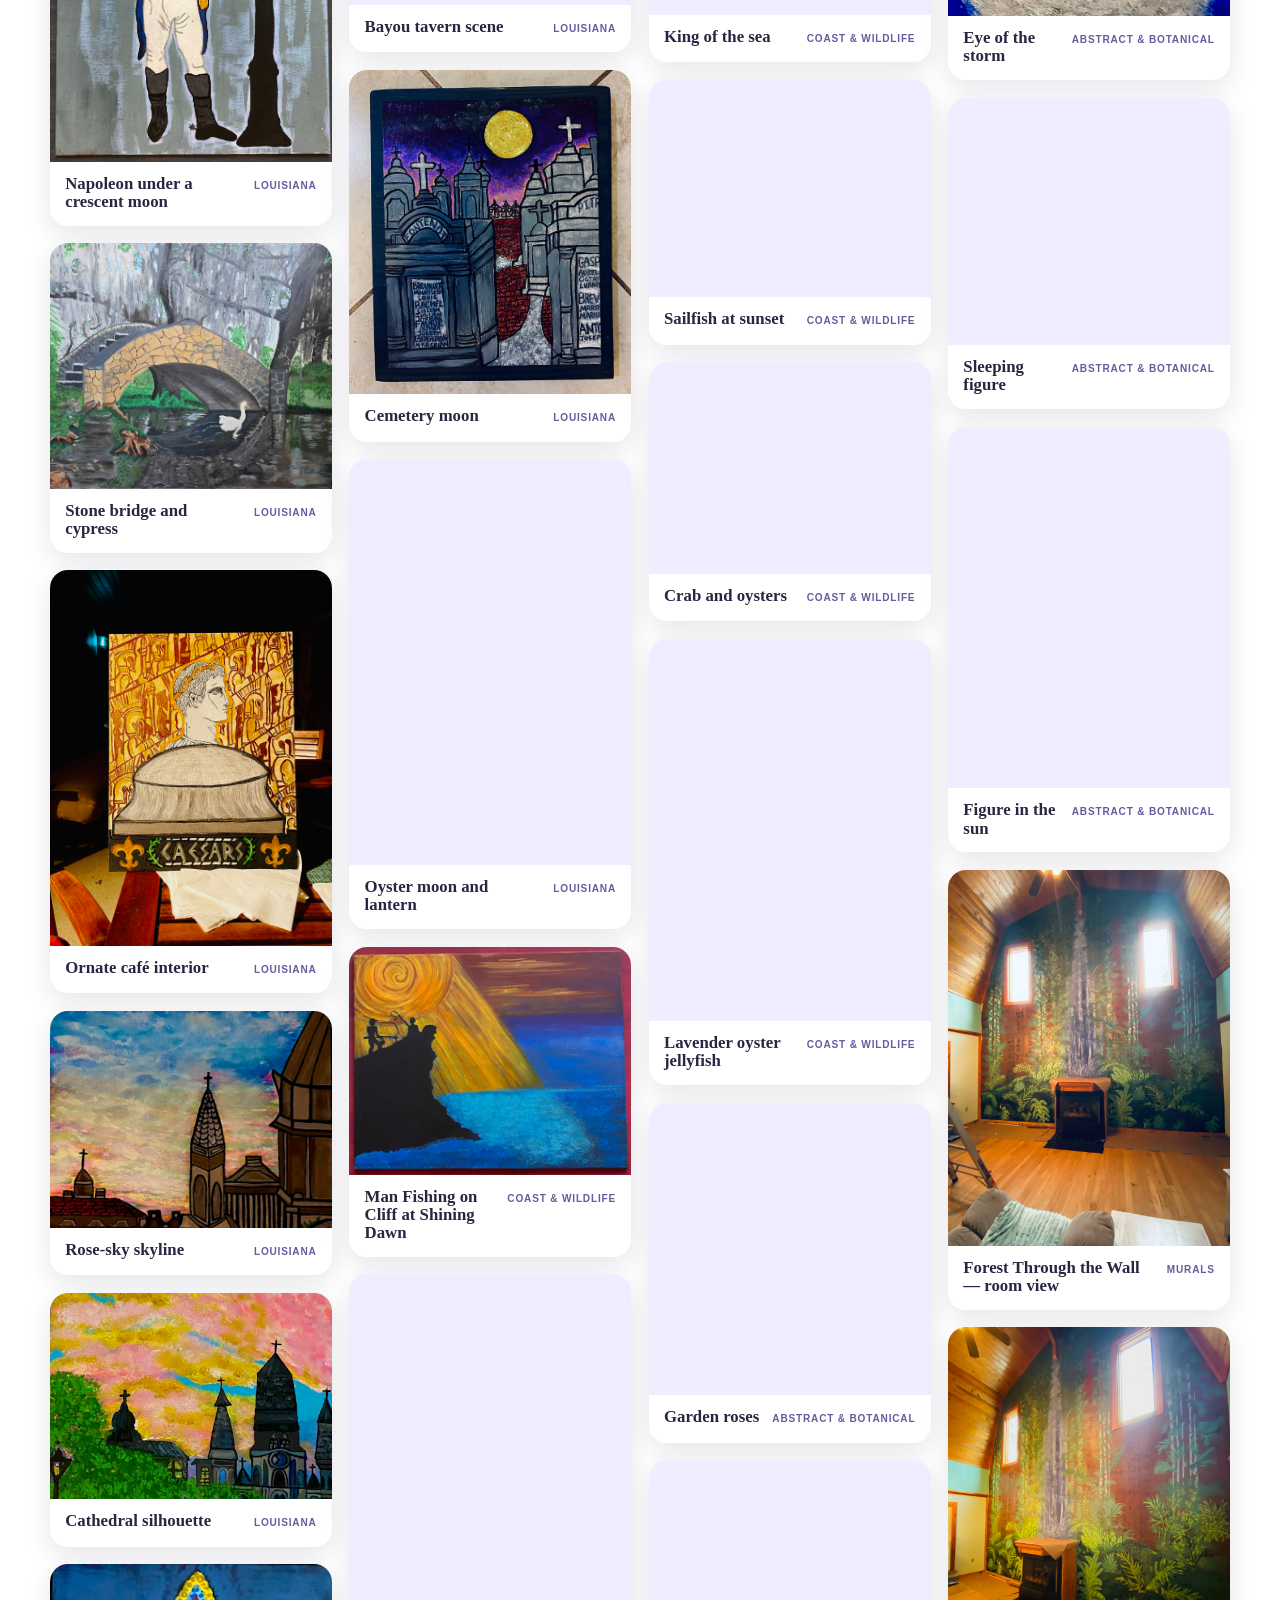
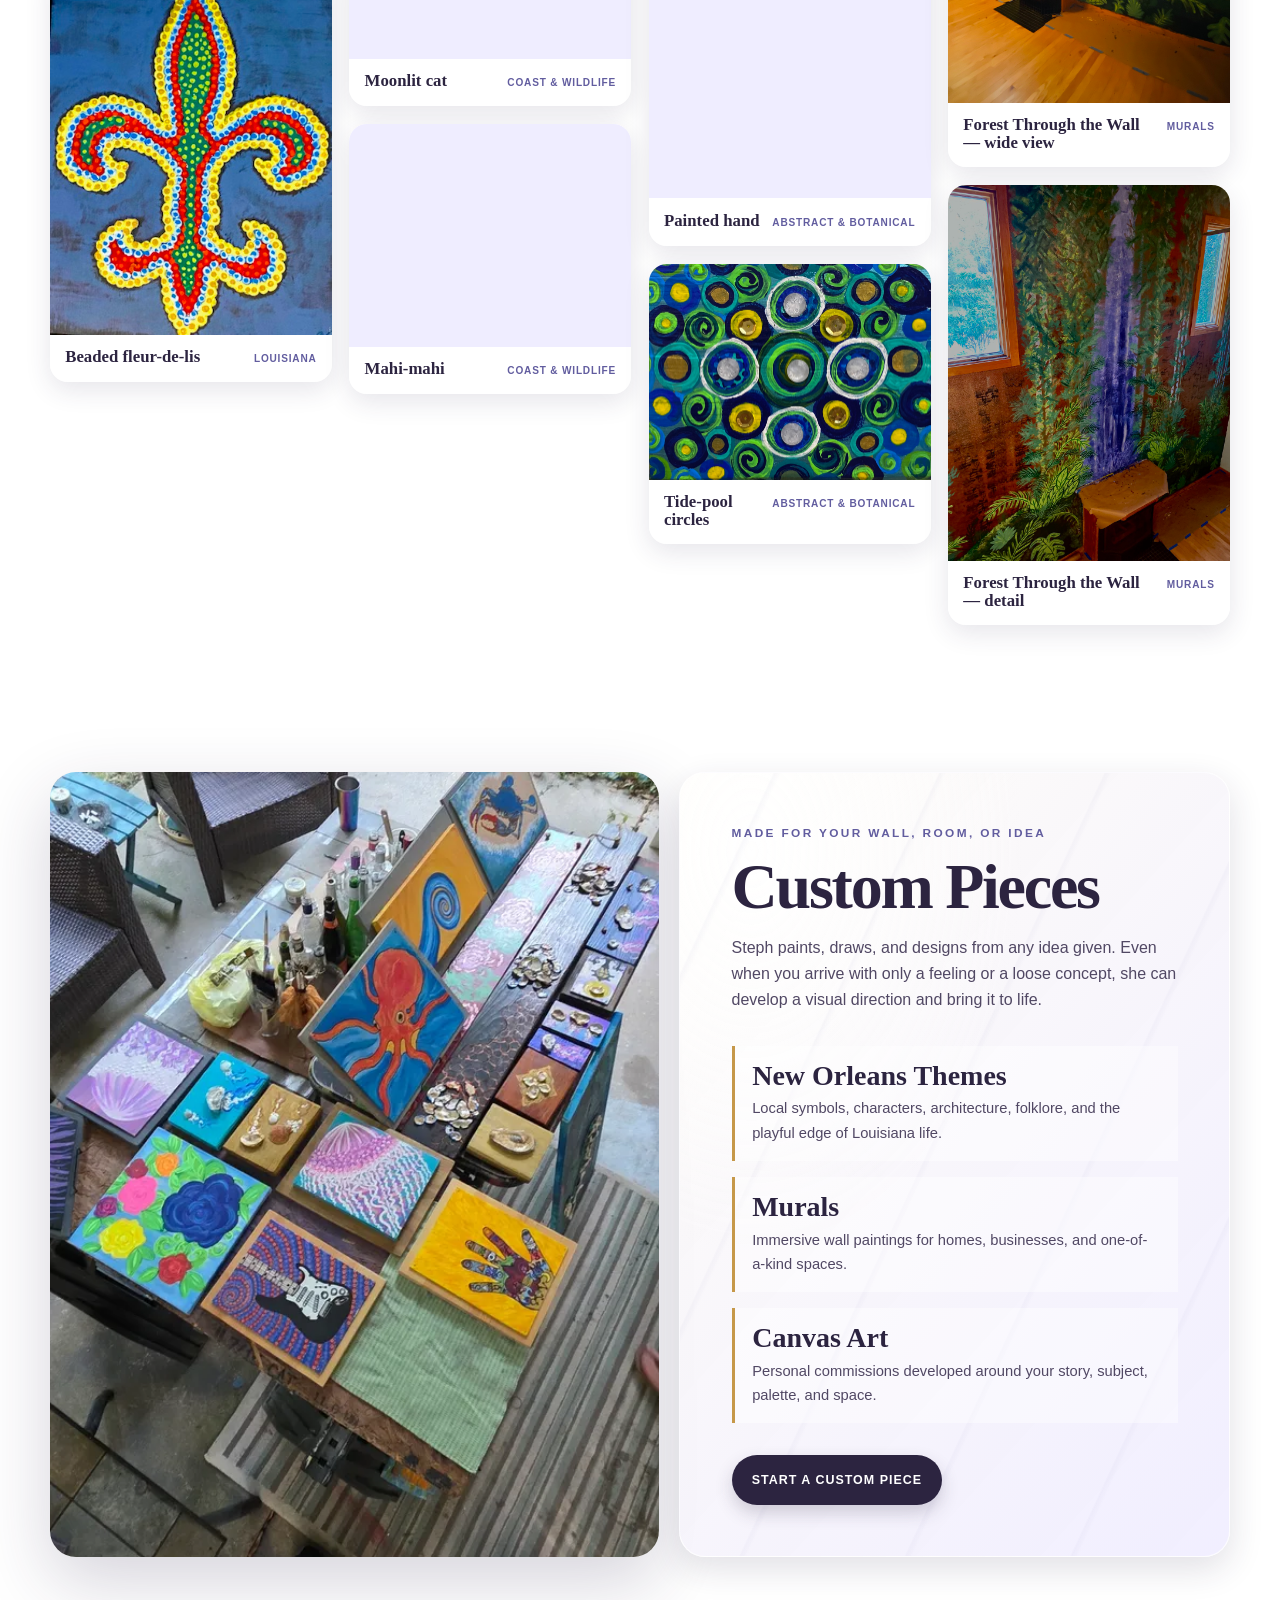
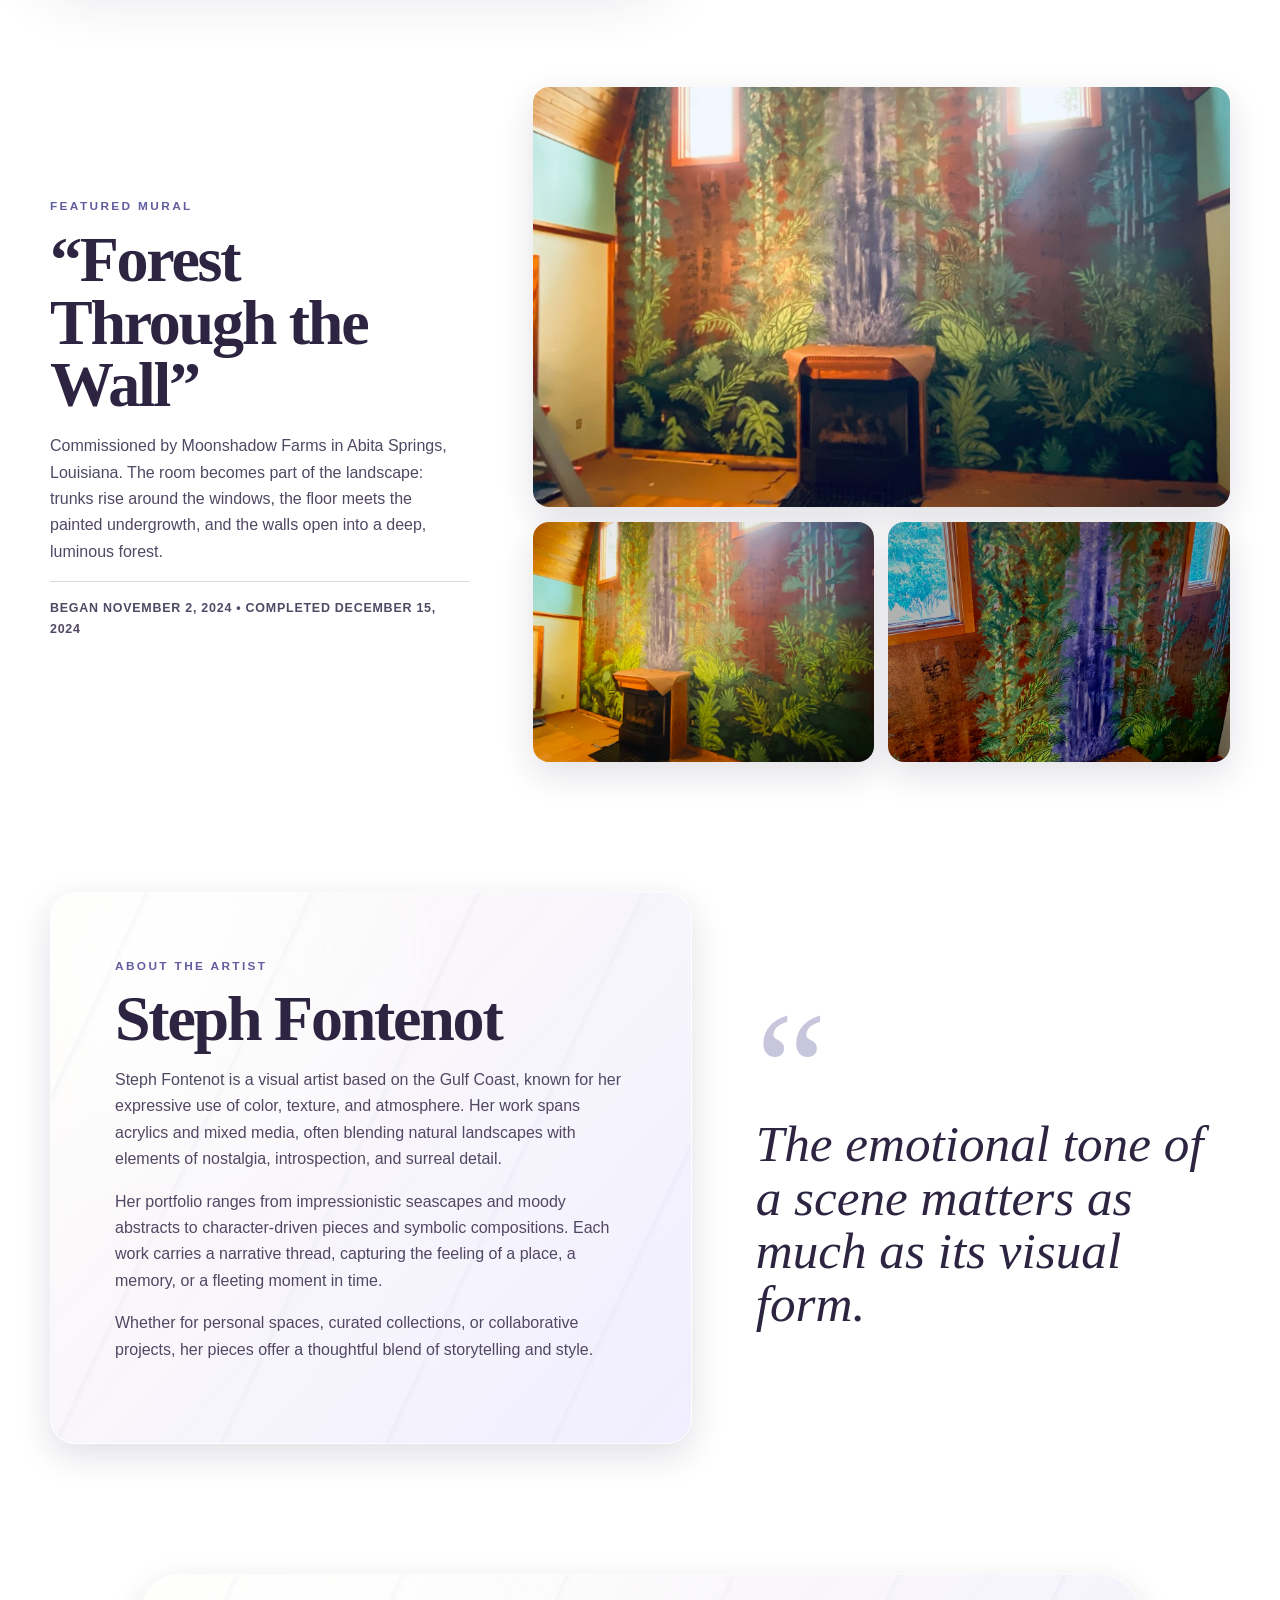
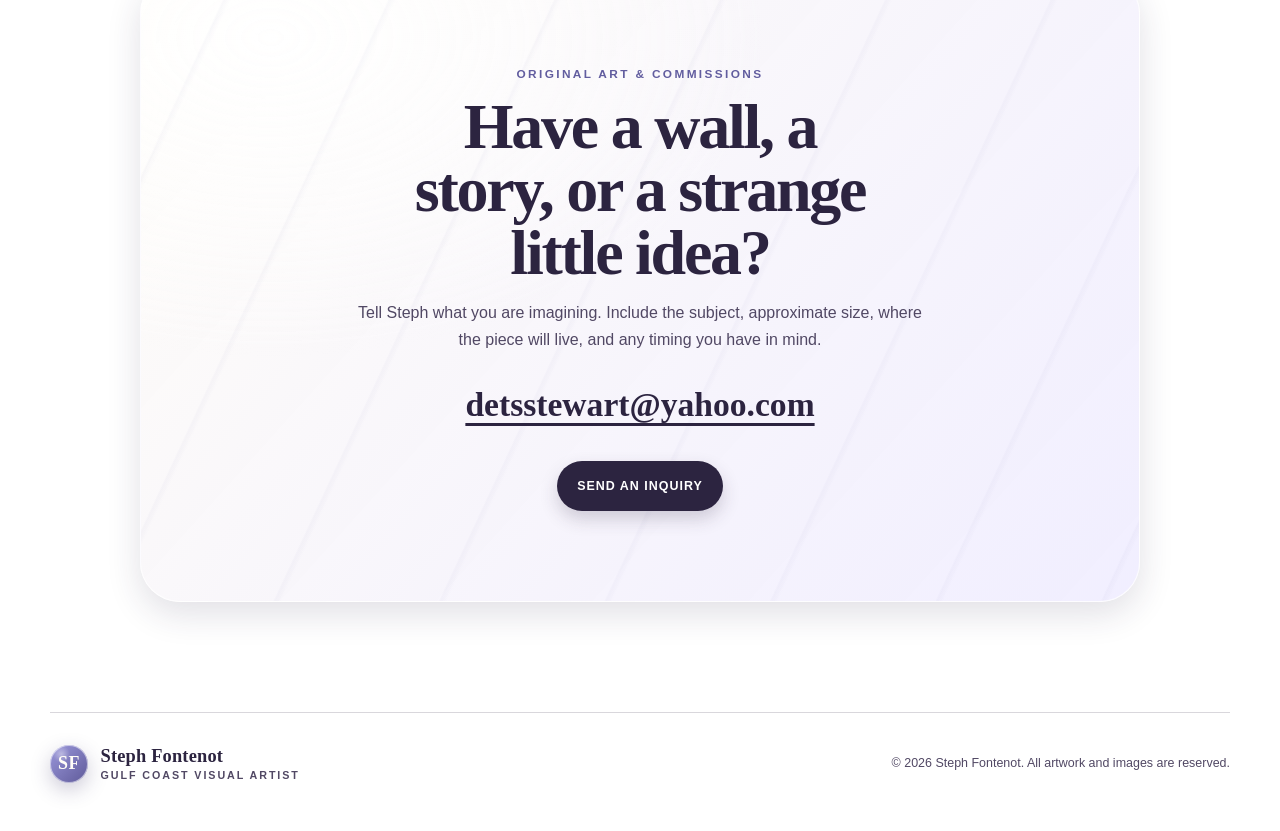
==== commit bb2fc658: "Apply gallery image changes directly in page markup" ====
--- a/index.html
+++ b/index.html
@@ -9,17 +9,17 @@
   <meta property="og:title" content="Steph Fontenot — Gulf Coast Visual Artist">
   <meta property="og:description" content="Expressive color, texture, atmosphere, and Gulf Coast storytelling.">
   <meta property="og:type" content="website">
-  <meta property="og:url" content="https://stephfontenot.com/">
-  <meta property="og:image" content="https://stephfontenot.com/rs=w_730,h_730,cg_true.webp">
-  <link rel="canonical" href="https://stephfontenot.com/">
+  <meta property="og:url" content="https://floydclaptonblues.github.io/StephFontenotArtWebsite/">
+  <meta property="og:image" content="https://floydclaptonblues.github.io/StephFontenotArtWebsite/20250605_201510.jpg">
+  <link rel="canonical" href="https://floydclaptonblues.github.io/StephFontenotArtWebsite/">
   <link rel="icon" href="assets/site/favicon.svg" type="image/svg+xml">
-  <link rel="stylesheet" href="styles.css">
+  <link rel="stylesheet" href="styles.css?v=20260802-2">
   <script type="application/ld+json">
   {
     "@context": "https://schema.org",
     "@type": "Person",
     "name": "Steph Fontenot",
-    "url": "https://stephfontenot.com/",
+    "url": "https://floydclaptonblues.github.io/StephFontenotArtWebsite/",
     "jobTitle": "Visual Artist",
     "description": "Gulf Coast visual artist working in acrylics, mixed media, murals, and commissioned canvas art.",
     "email": "mailto:detsstewart@yahoo.com"
@@ -52,7 +52,7 @@
   <main id="main">
     <section class="hero" aria-labelledby="hero-title">
       <div class="hero-image-wrap">
-        <img src="rs=w_730,h_730,cg_true.webp" alt="A table filled with Steph Fontenot's colorful paintings and shell-based mixed-media artwork" width="730" height="730" fetchpriority="high">
+        <img src="20250605_201510.jpg" alt="Featured Steph Fontenot artwork" width="730" height="730" fetchpriority="high">
       </div>
       <div class="hero-copy marble-panel">
         <p class="eyebrow">Gulf Coast color • texture • story</p>
@@ -97,7 +97,7 @@
 
     <section class="section feature-section" id="commissions" aria-labelledby="commissions-title">
       <div class="feature-image">
-        <img src="rs=w_1160,h_844.webp" alt="A painted bayou tavern scene with a jester, raccoon, opossum, alligator, and slot machine" width="1160" height="844" loading="lazy">
+        <img src="rs=w_730,h_730,cg_true.webp" alt="A table filled with Steph Fontenot's colorful paintings and shell-based mixed-media artwork" width="730" height="730" loading="lazy">
       </div>
       <div class="feature-copy marble-panel">
         <p class="eyebrow">Made for your wall, room, or idea</p>
@@ -184,6 +184,6 @@
     <button class="lightbox-arrow lightbox-next" type="button" aria-label="Next artwork">›</button>
   </dialog>
 
-  <script src="script.js" defer></script>
+  <script src="script.js?v=20260802-2" defer></script>
 </body>
 </html>
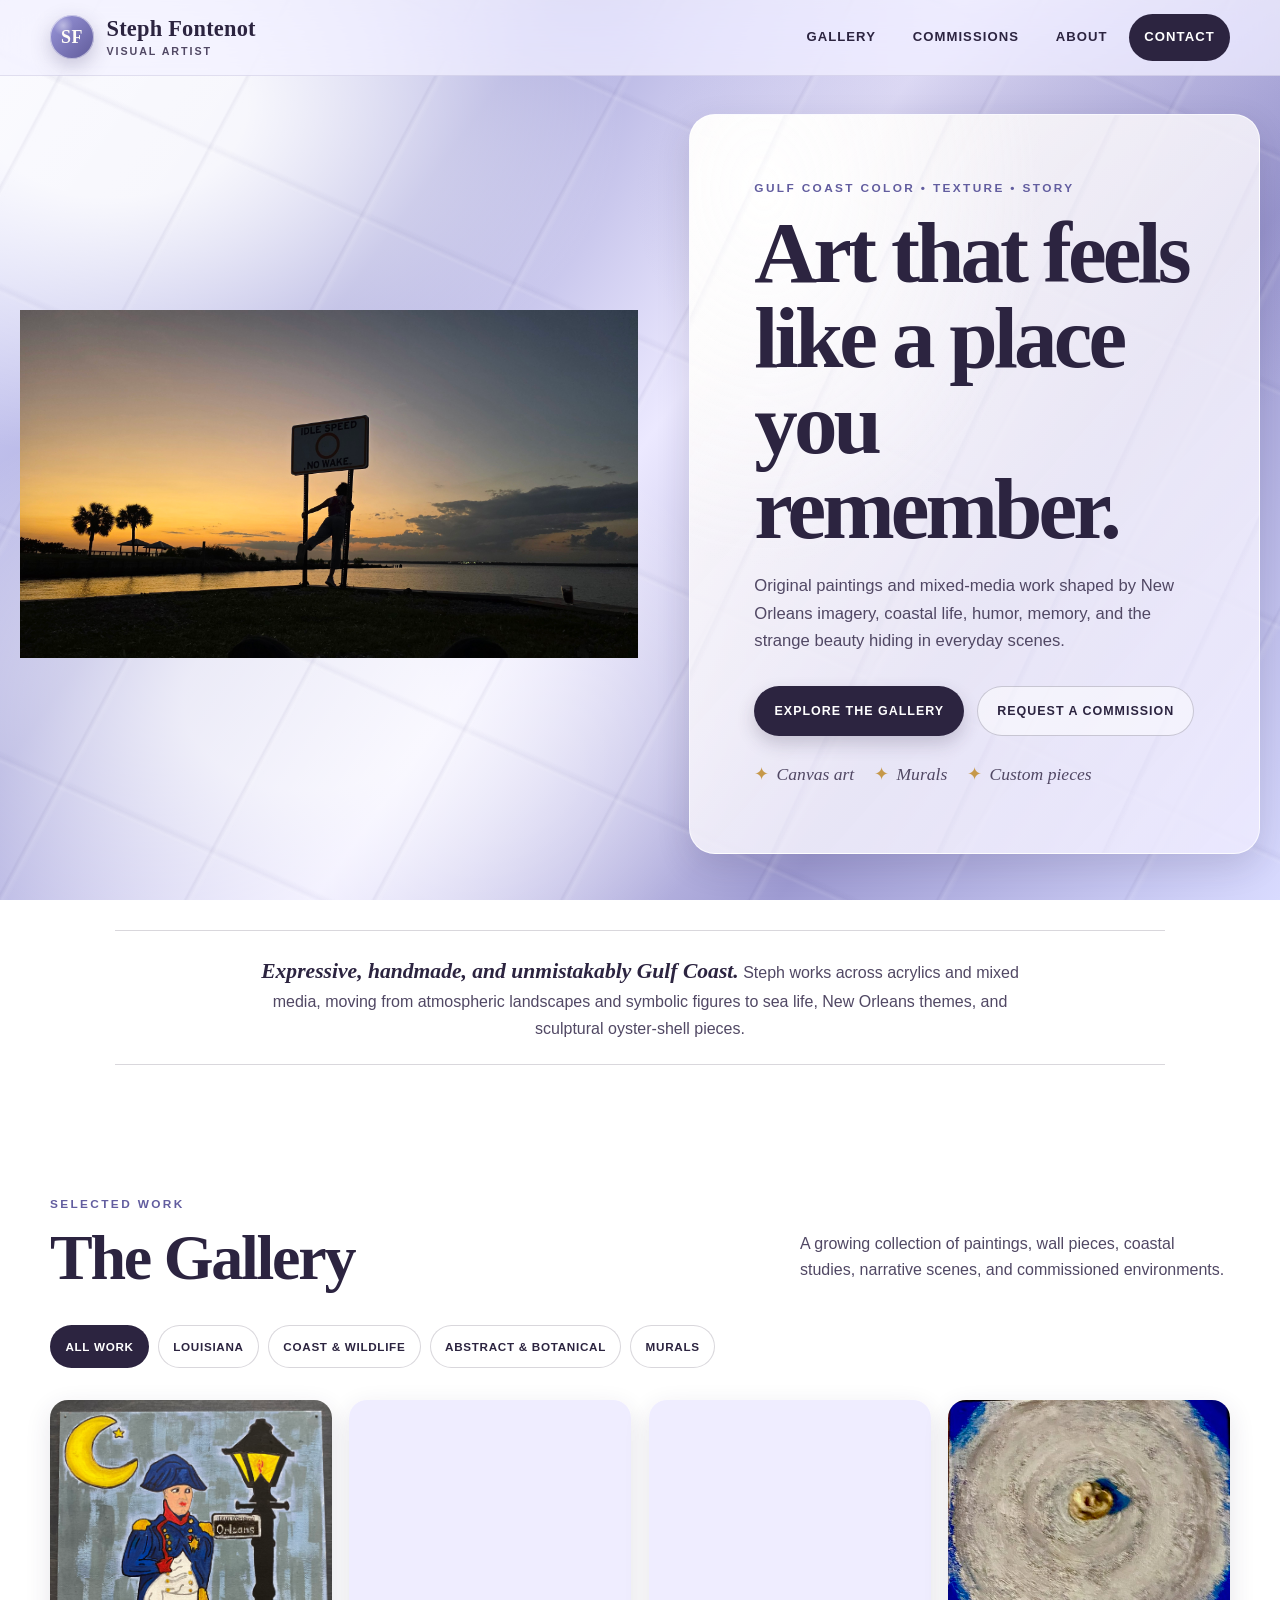
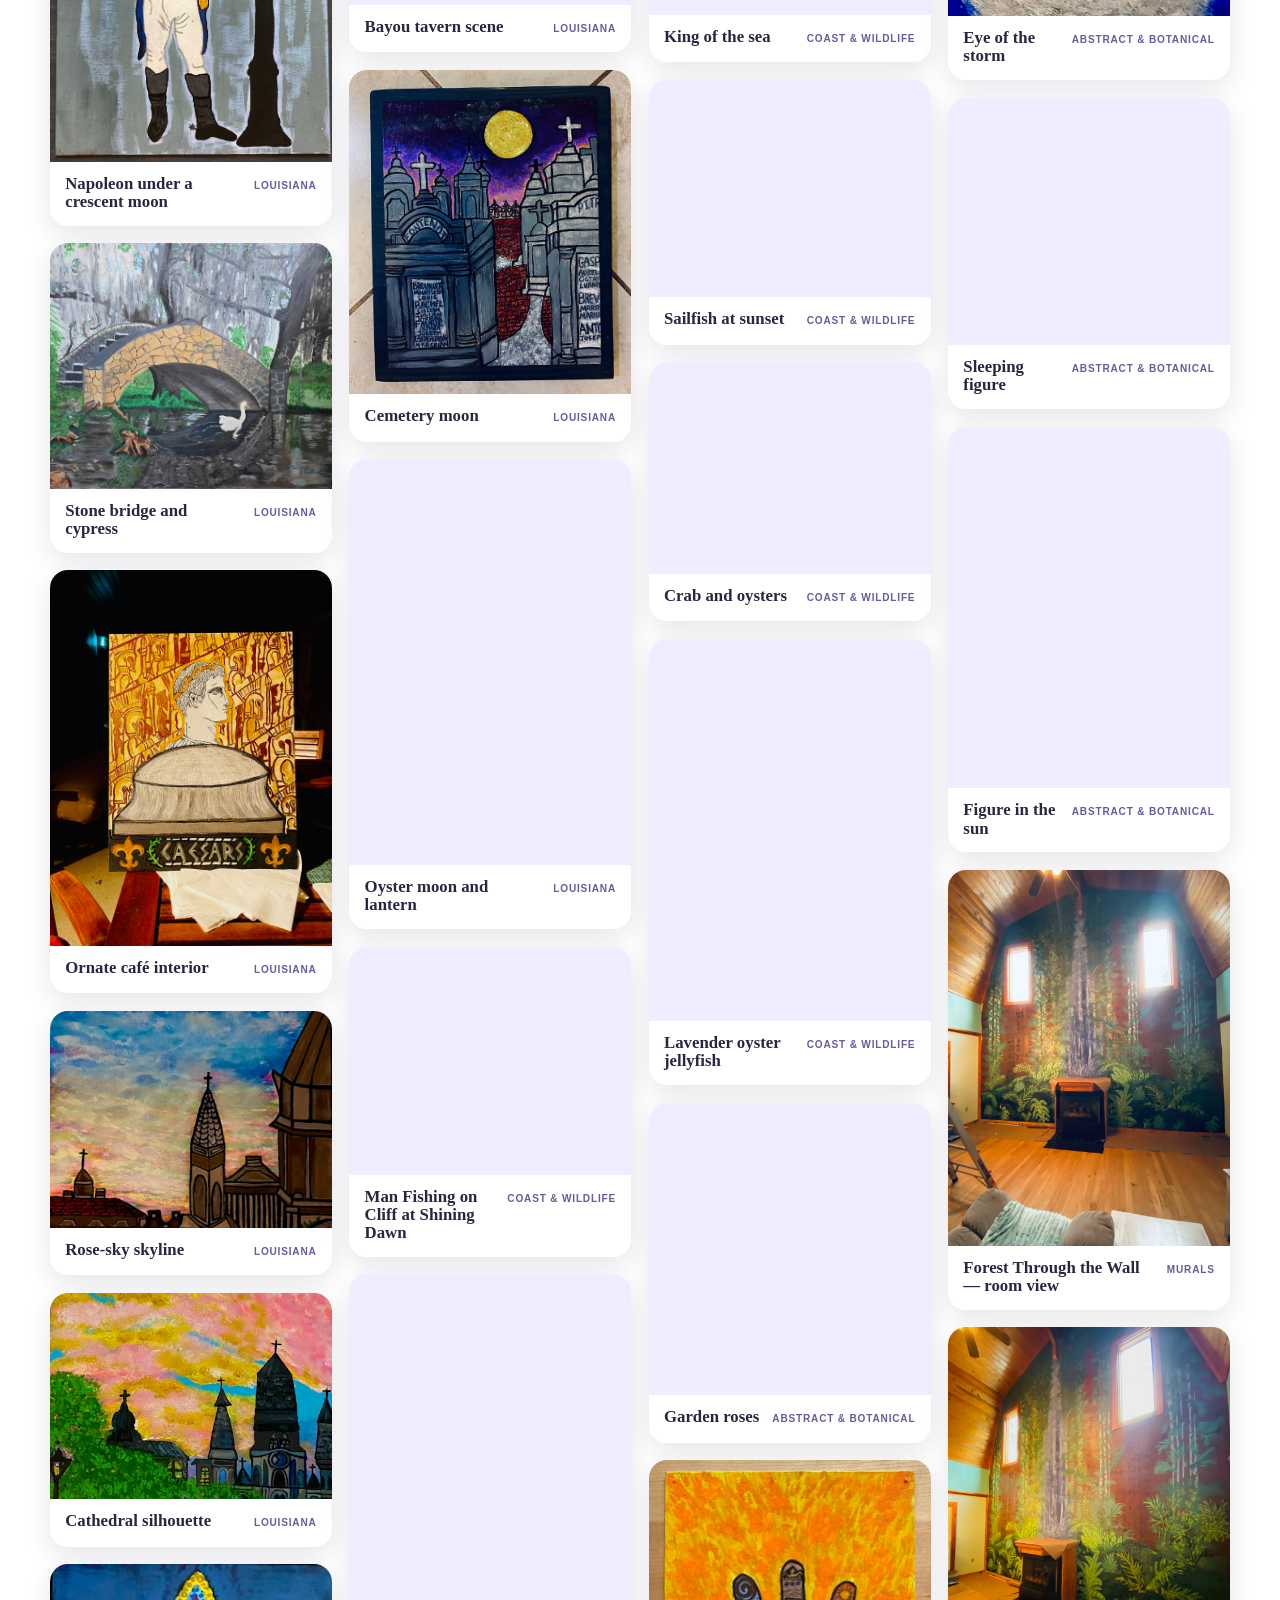
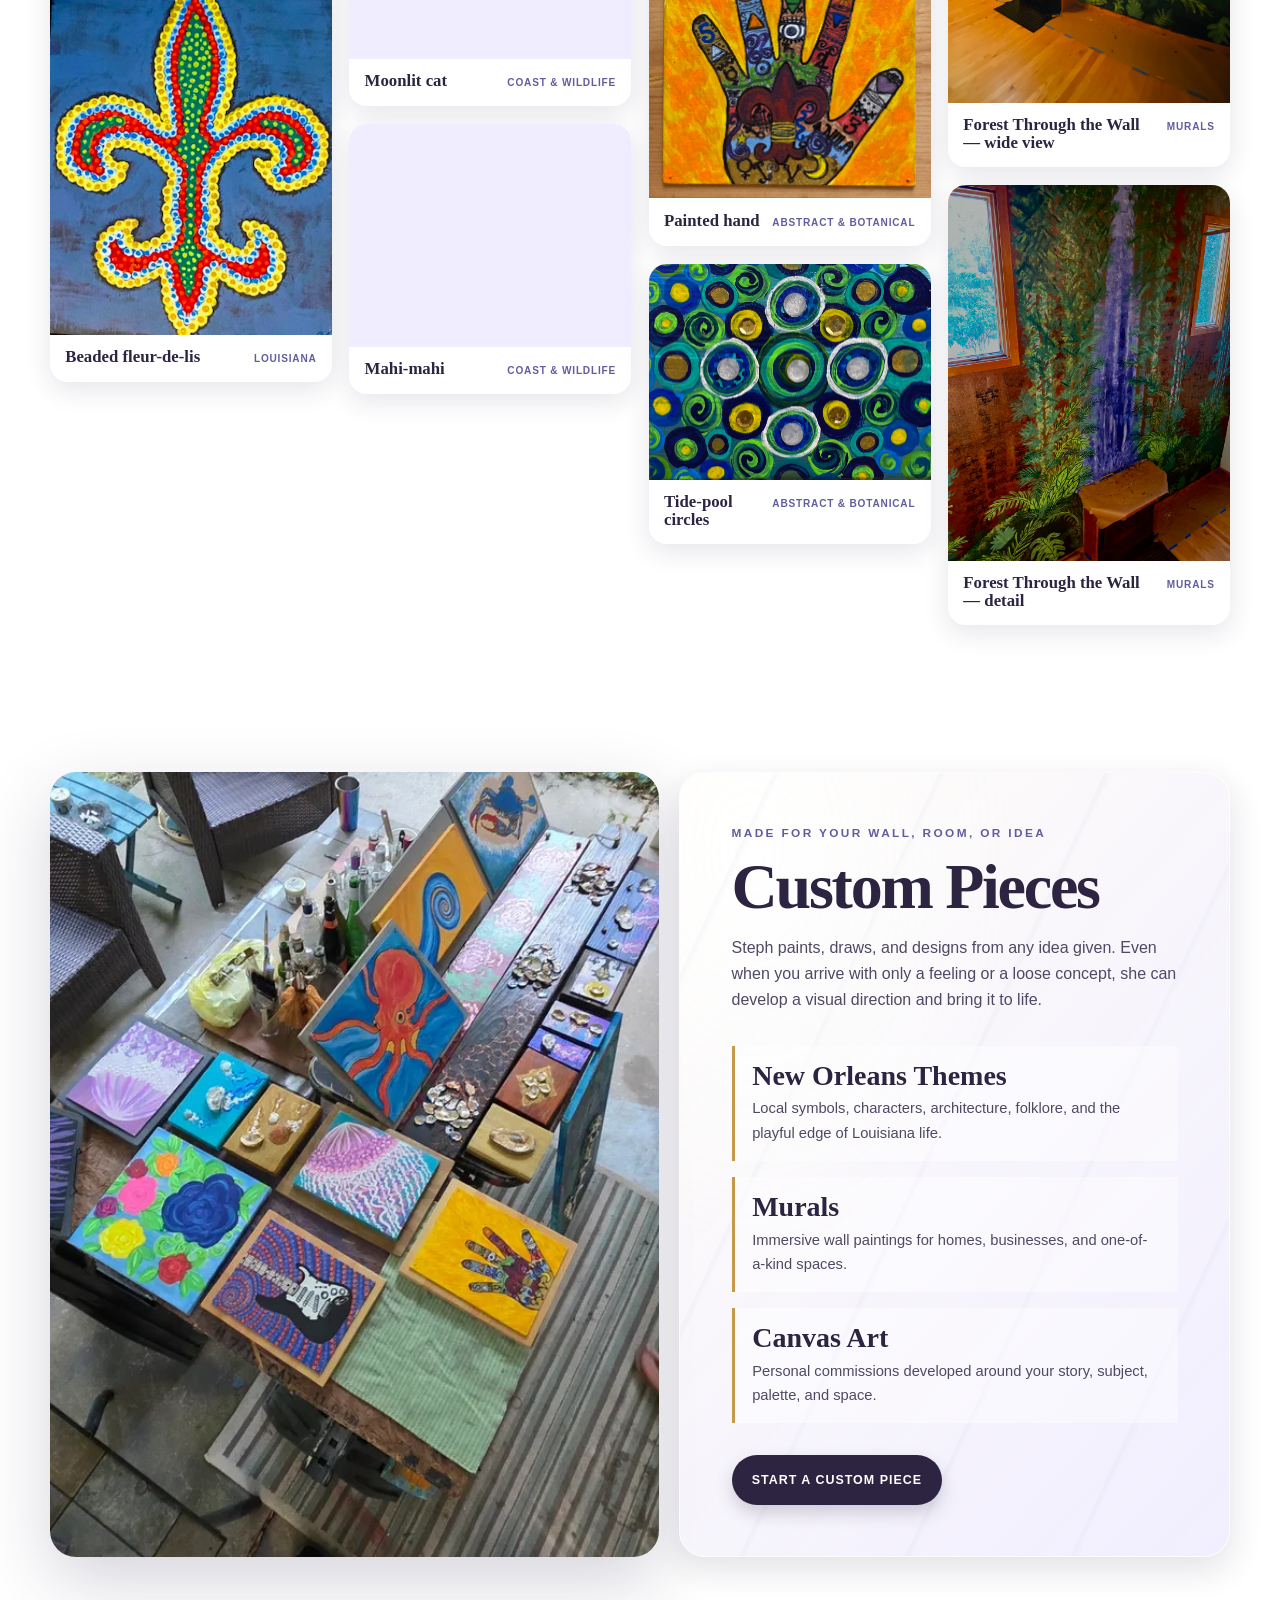
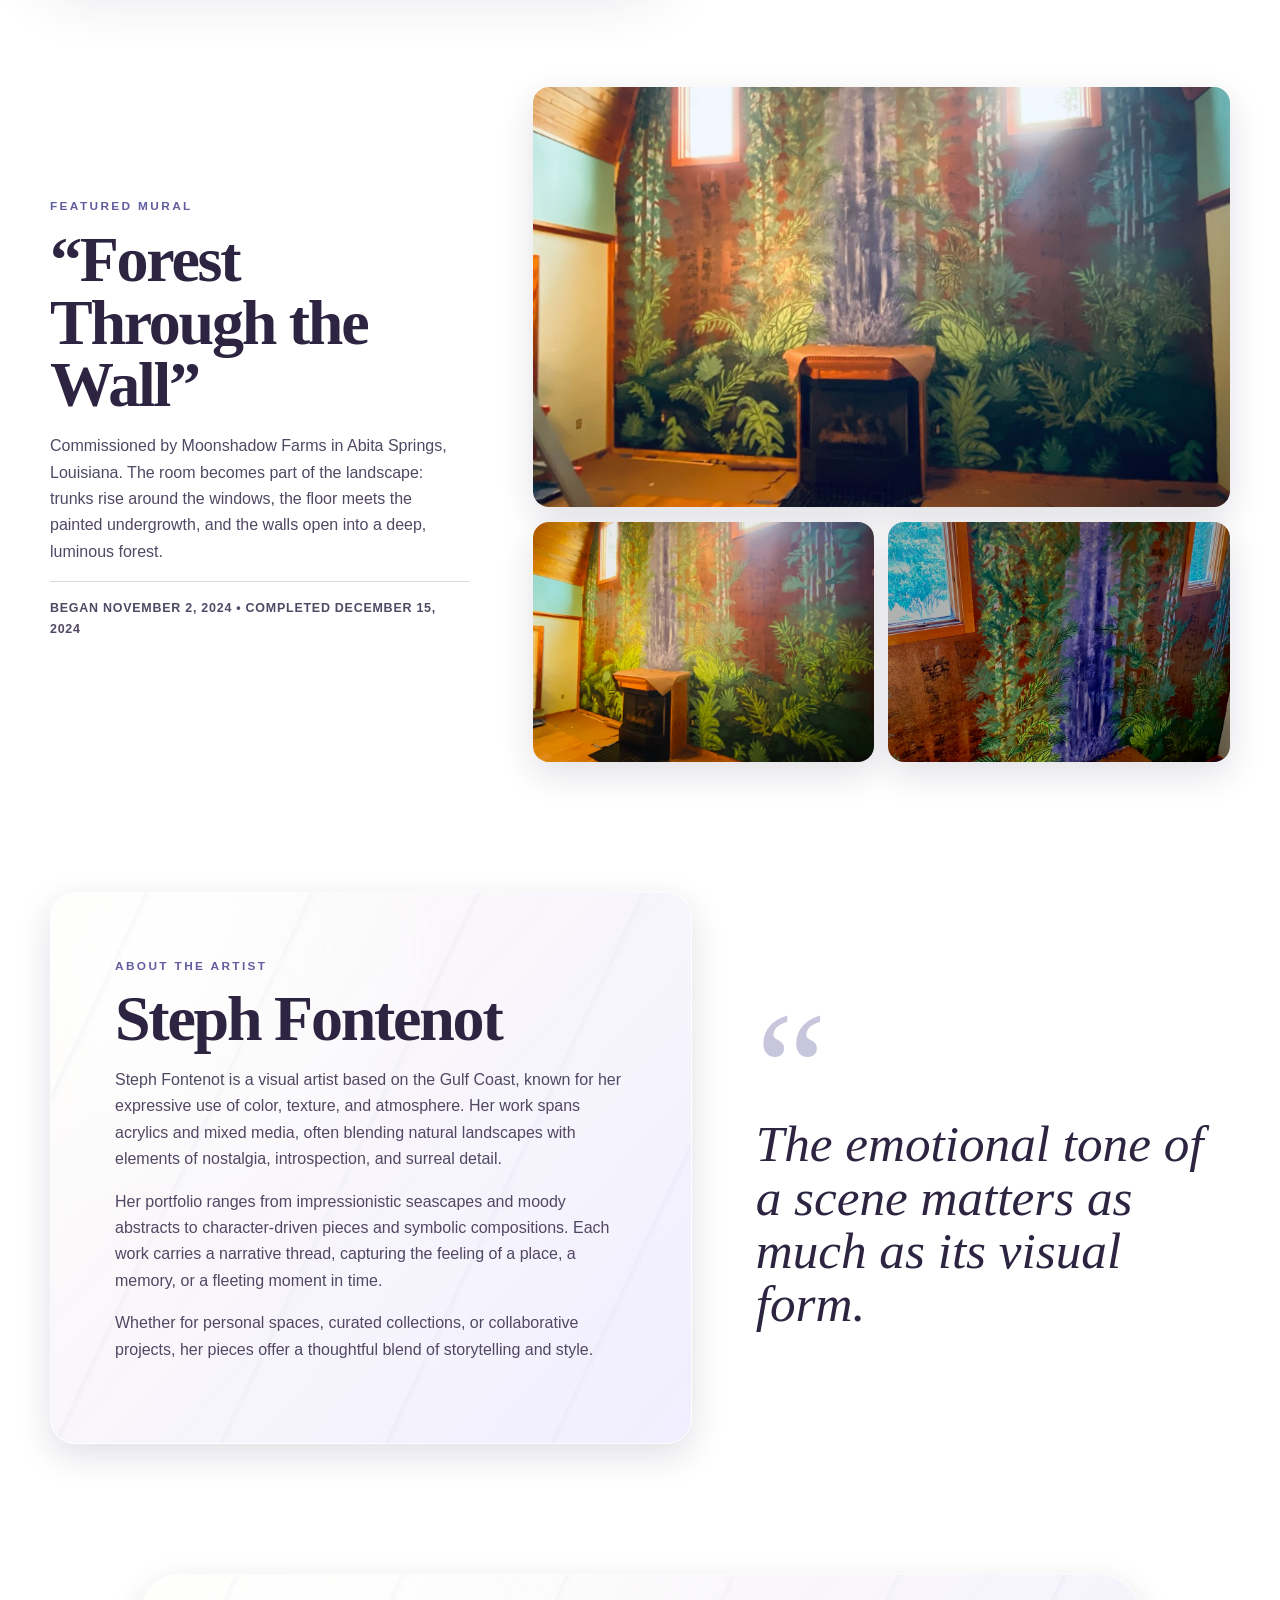
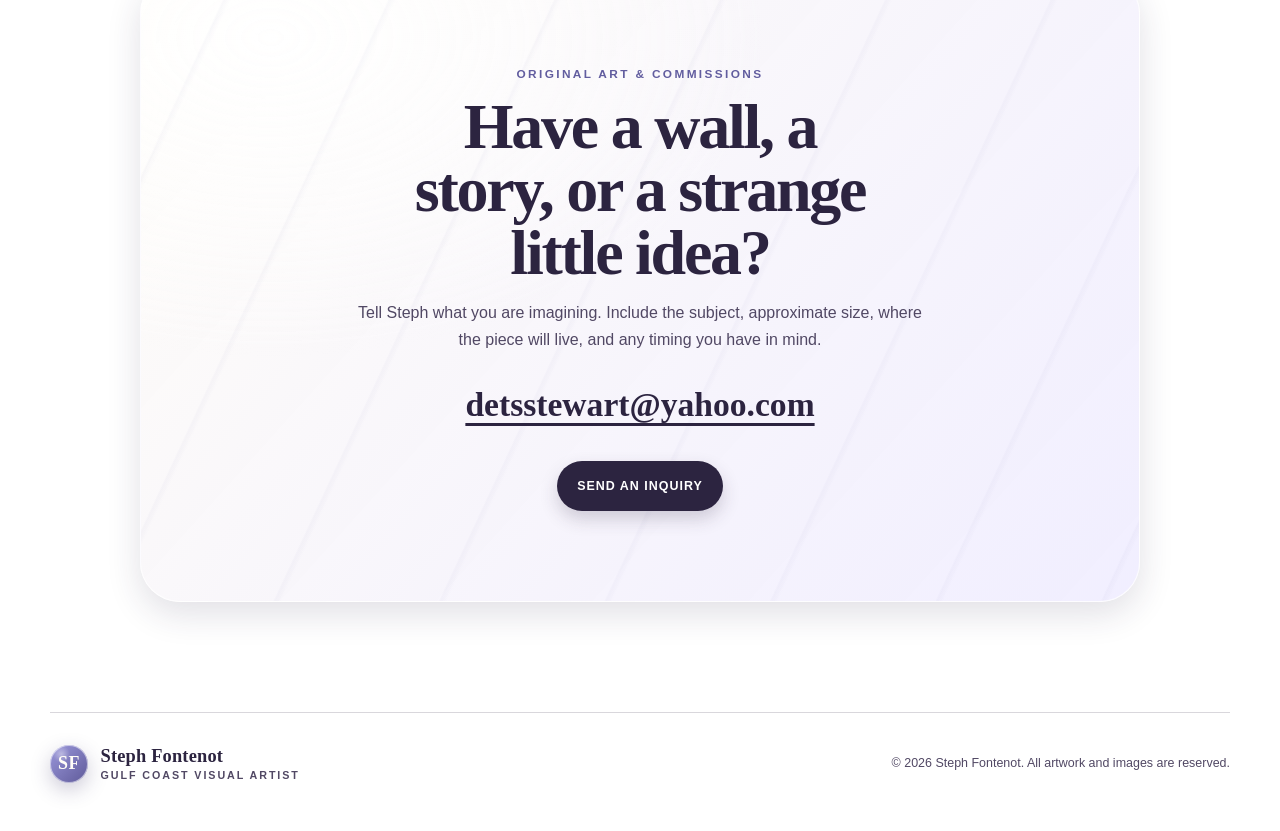
==== commit e03e019c: "Display hero artwork at natural proportions" ====
--- a/index.html
+++ b/index.html
@@ -14,6 +14,7 @@
   <link rel="canonical" href="https://floydclaptonblues.github.io/StephFontenotArtWebsite/">
   <link rel="icon" href="assets/site/favicon.svg" type="image/svg+xml">
   <link rel="stylesheet" href="styles.css?v=20260802-2">
+  <link rel="stylesheet" href="hero-natural.css?v=20260802-1">
   <script type="application/ld+json">
   {
     "@context": "https://schema.org",
@@ -52,7 +53,7 @@
   <main id="main">
     <section class="hero" aria-labelledby="hero-title">
       <div class="hero-image-wrap">
-        <img src="20250605_201510.jpg" alt="Featured Steph Fontenot artwork" width="730" height="730" fetchpriority="high">
+        <img src="20250605_201510.jpg" alt="Featured Steph Fontenot artwork" fetchpriority="high">
       </div>
       <div class="hero-copy marble-panel">
         <p class="eyebrow">Gulf Coast color • texture • story</p>
--- a/hero-natural.css
+++ b/hero-natural.css
@@ -0,0 +1,21 @@
+.hero-image-wrap {
+  display: flex;
+  align-items: center;
+  justify-content: center;
+}
+
+.hero-image-wrap::before,
+.hero-image-wrap::after {
+  content: none;
+}
+
+.hero-image-wrap img {
+  width: auto;
+  max-width: 100%;
+  height: auto;
+  object-fit: contain;
+  border: 0;
+  border-radius: 0;
+  box-shadow: none;
+  transform: none;
+}
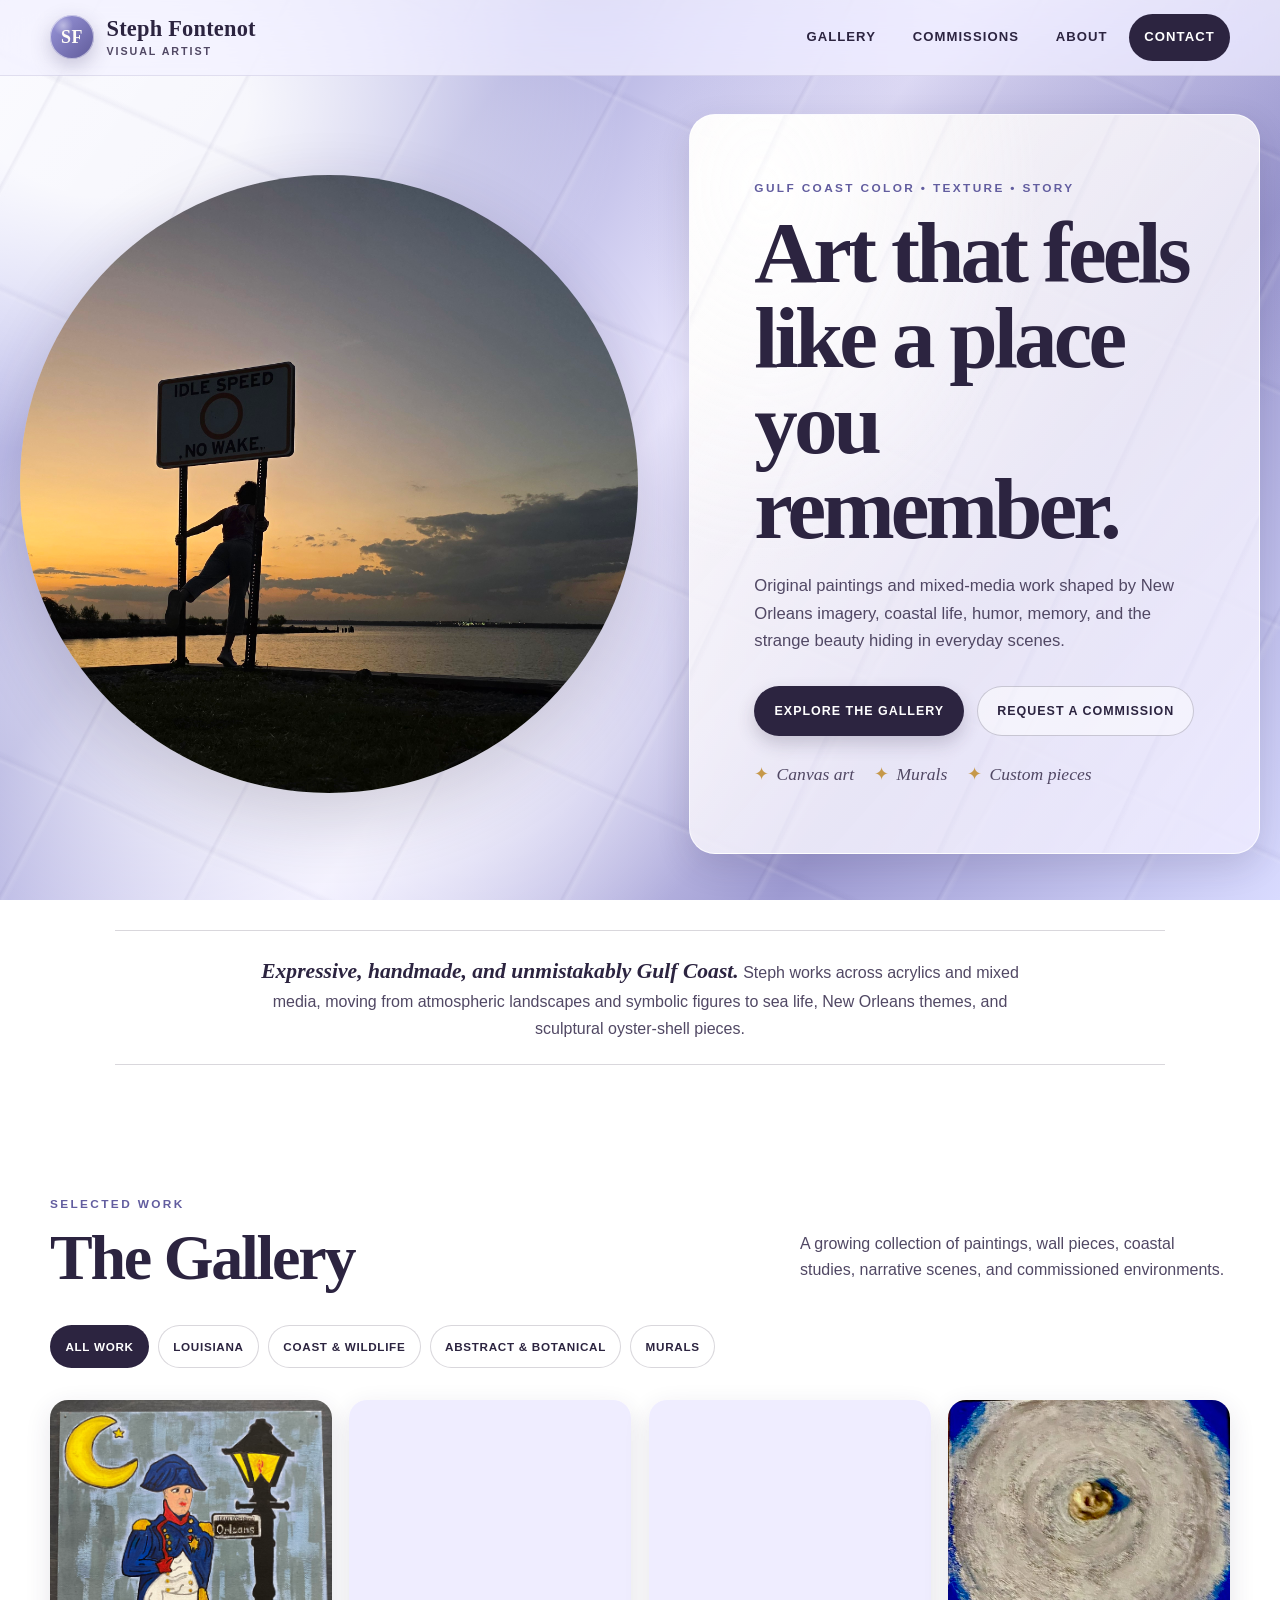
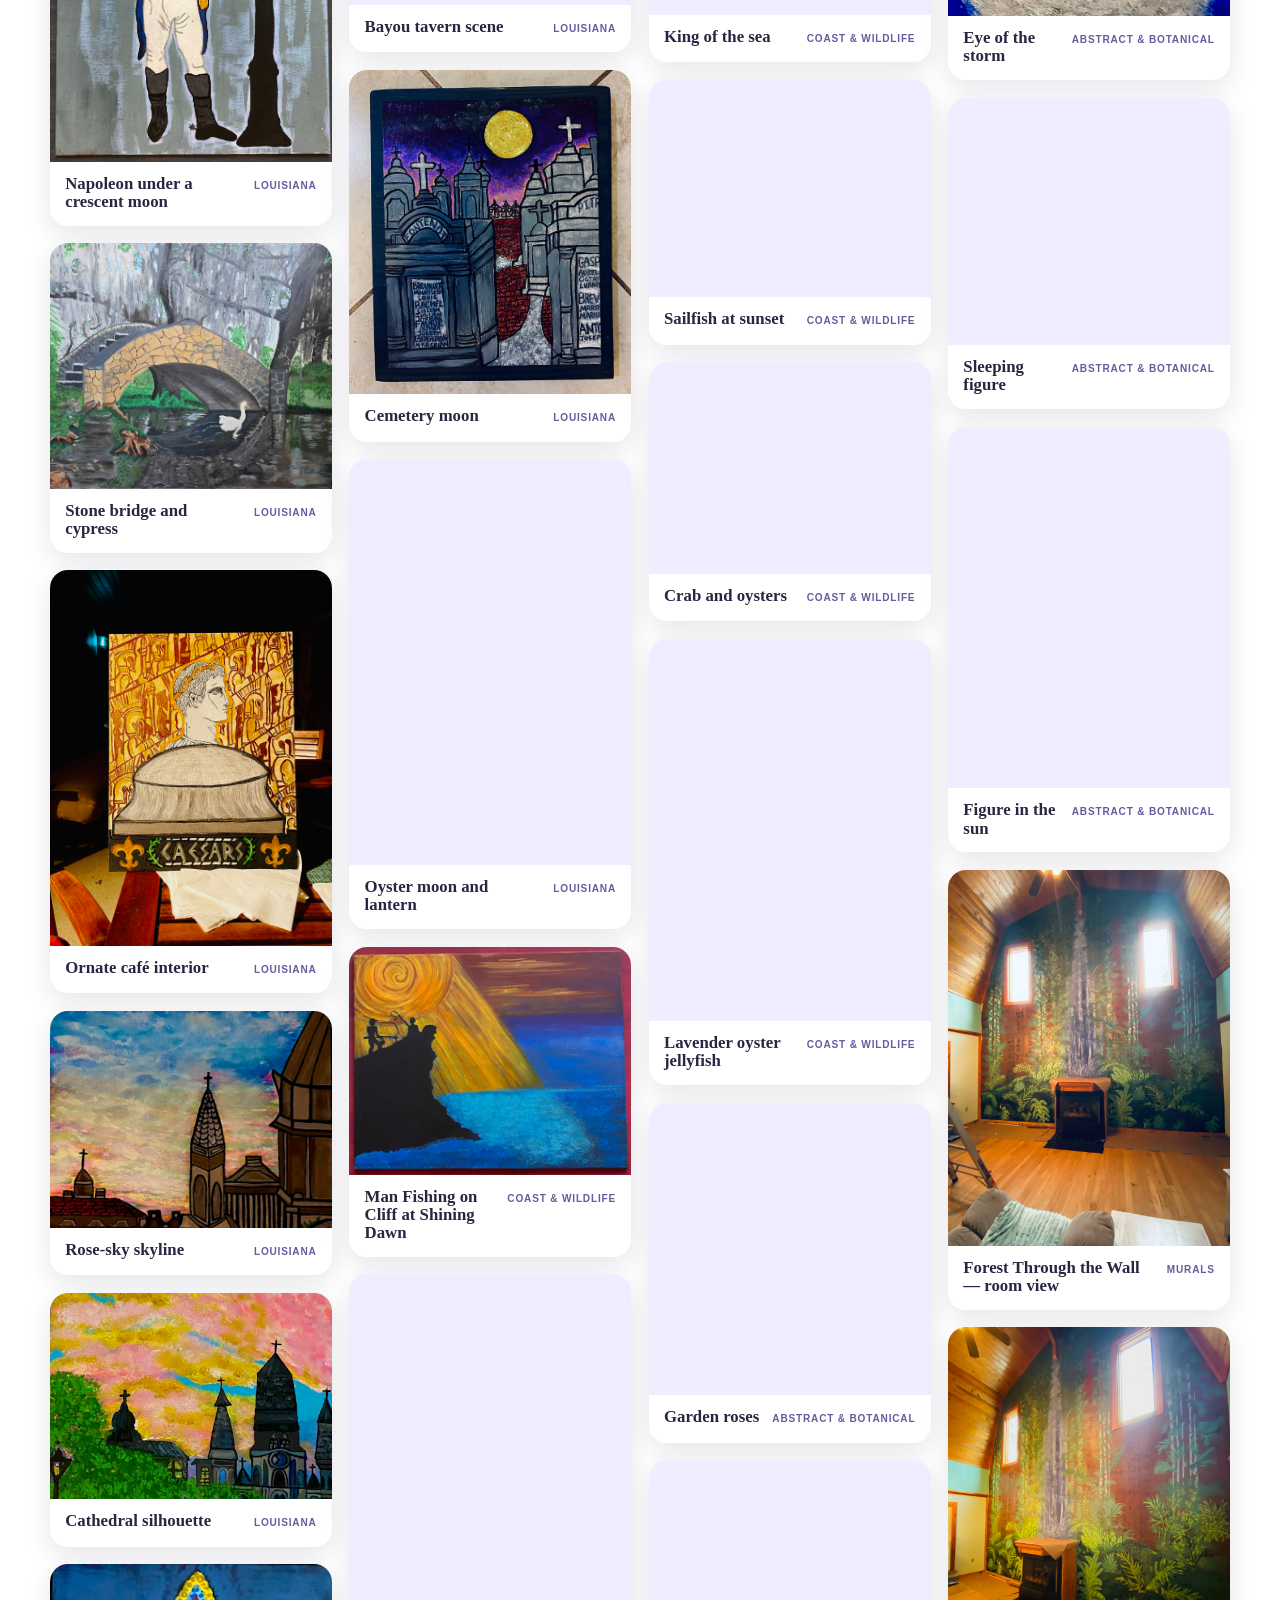
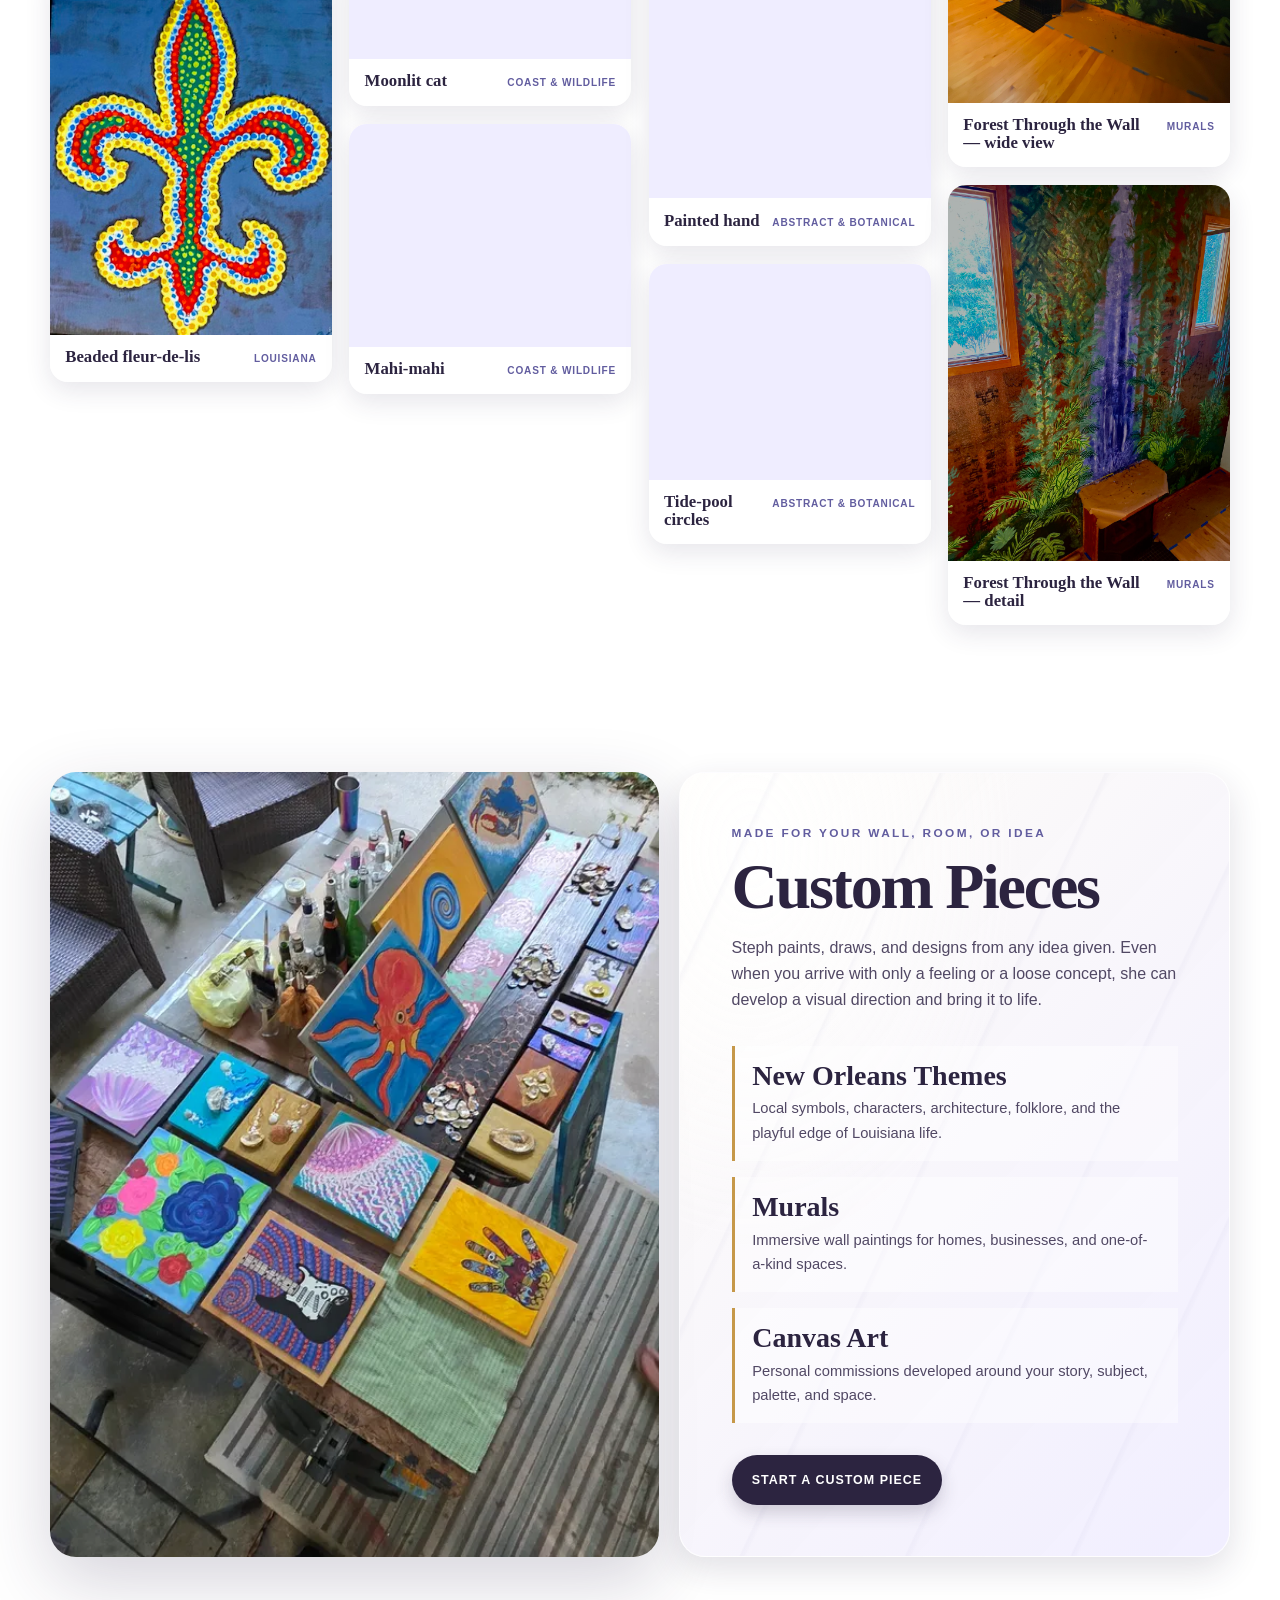
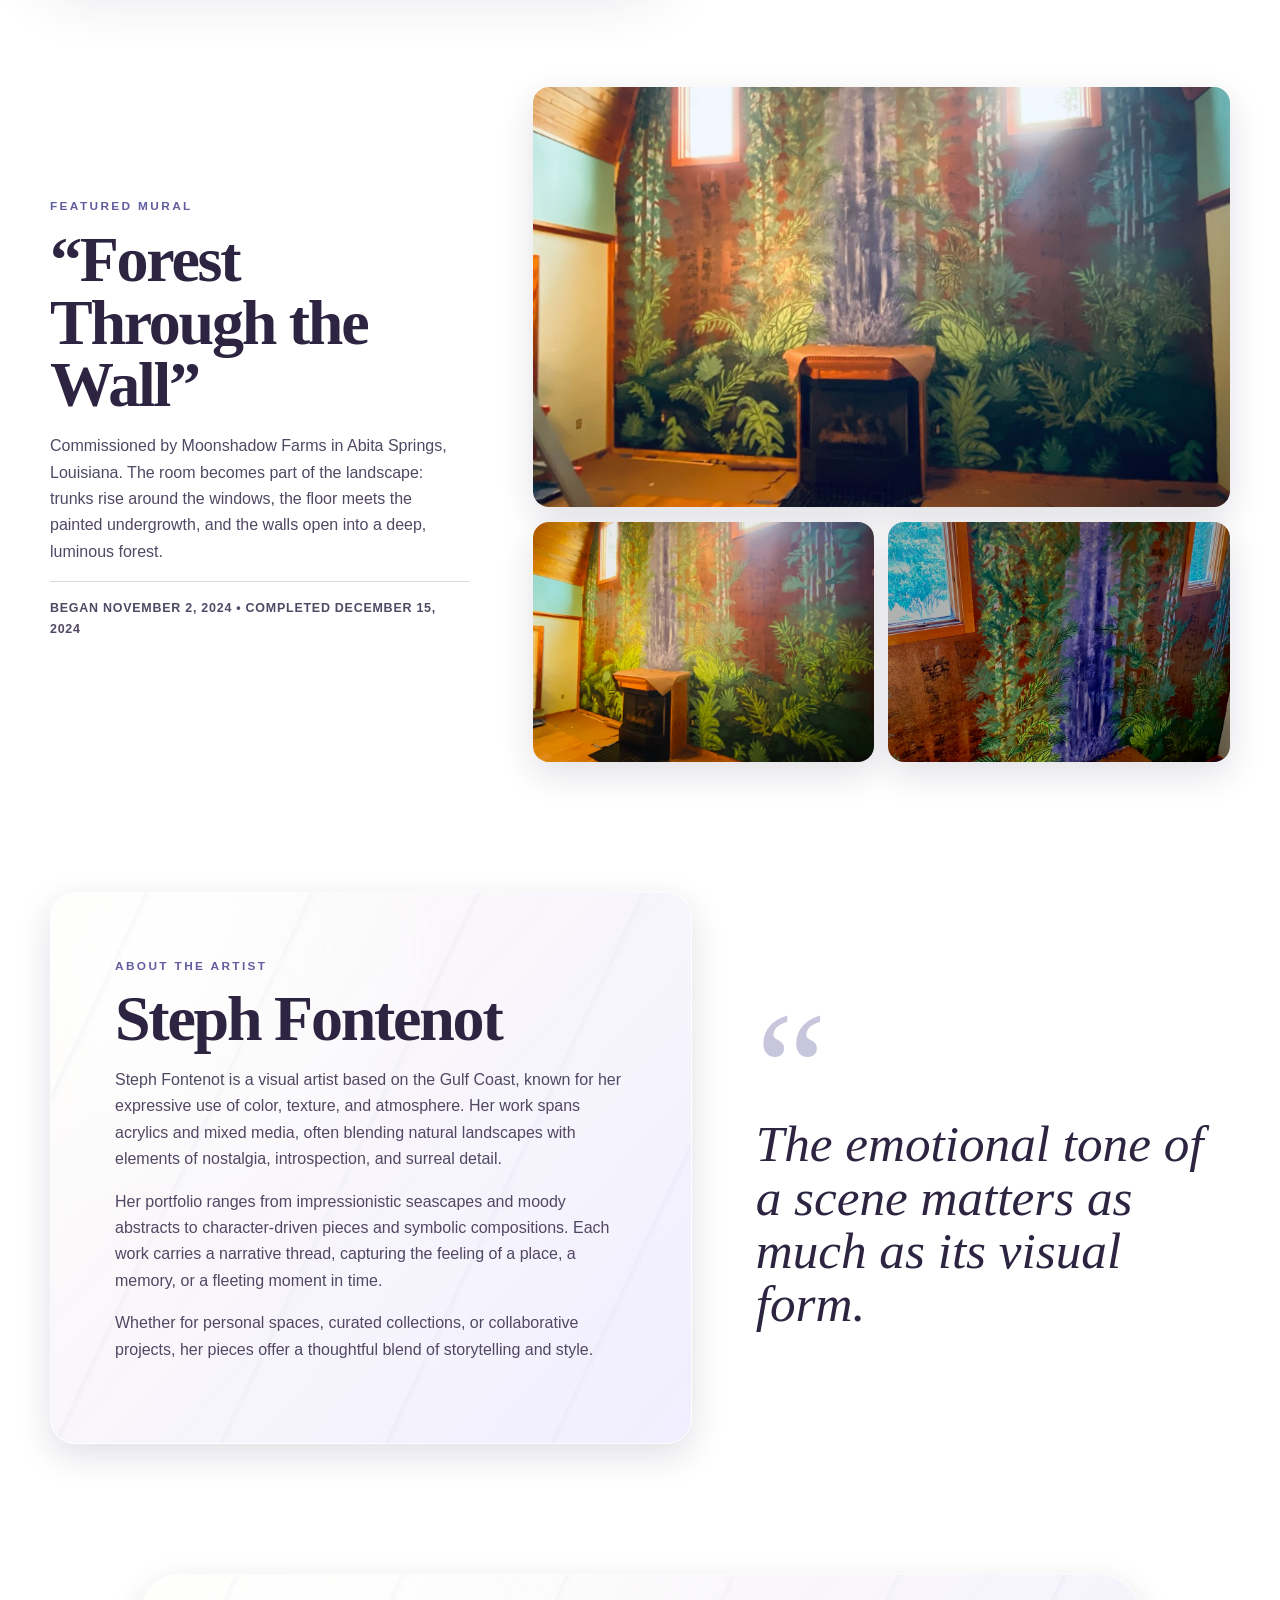
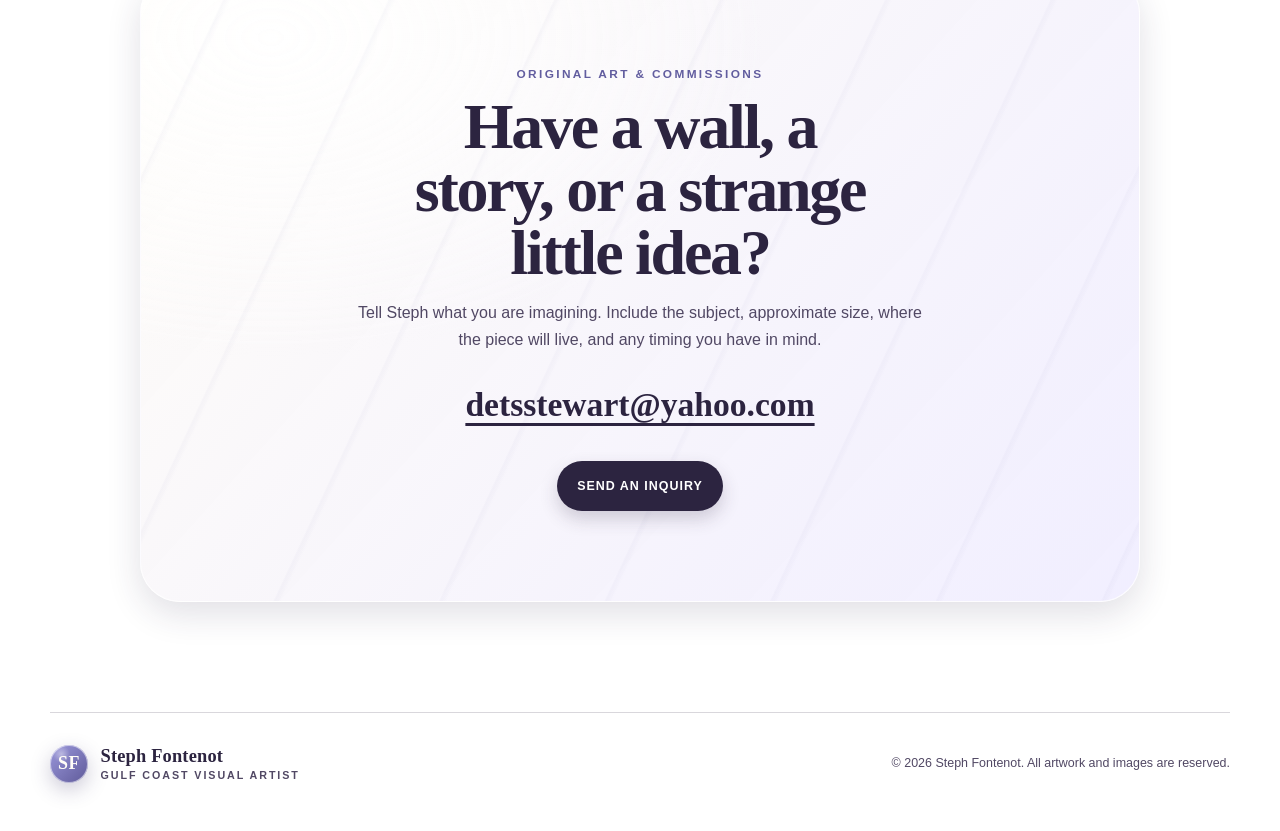
==== commit bf3ece64: "Bust hero stylesheet cache for circular crop" ====
--- a/index.html
+++ b/index.html
@@ -14,7 +14,7 @@
   <link rel="canonical" href="https://floydclaptonblues.github.io/StephFontenotArtWebsite/">
   <link rel="icon" href="assets/site/favicon.svg" type="image/svg+xml">
   <link rel="stylesheet" href="styles.css?v=20260802-2">
-  <link rel="stylesheet" href="hero-natural.css?v=20260802-1">
+  <link rel="stylesheet" href="hero-natural.css?v=20260802-3">
   <script type="application/ld+json">
   {
     "@context": "https://schema.org",
@@ -53,7 +53,7 @@
   <main id="main">
     <section class="hero" aria-labelledby="hero-title">
       <div class="hero-image-wrap">
-        <img src="20250605_201510.jpg" alt="Featured Steph Fontenot artwork" fetchpriority="high">
+        <img src="20250605_201510.jpg" alt="Featured Steph Fontenot artwork" width="730" height="730" fetchpriority="high">
       </div>
       <div class="hero-copy marble-panel">
         <p class="eyebrow">Gulf Coast color • texture • story</p>
--- a/hero-natural.css
+++ b/hero-natural.css
@@ -1,7 +1,14 @@
 .hero-image-wrap {
+  position: relative;
   display: flex;
   align-items: center;
   justify-content: center;
+  width: min(100%, 730px);
+  aspect-ratio: 1 / 1;
+  margin: 0 auto;
+  overflow: hidden;
+  border-radius: 50%;
+  box-shadow: var(--shadow);
 }
 
 .hero-image-wrap::before,
@@ -10,10 +17,12 @@
 }
 
 .hero-image-wrap img {
-  width: auto;
-  max-width: 100%;
-  height: auto;
-  object-fit: contain;
+  width: 100%;
+  height: 100%;
+  max-width: none;
+  display: block;
+  object-fit: cover;
+  object-position: 72% 50%;
   border: 0;
   border-radius: 0;
   box-shadow: none;
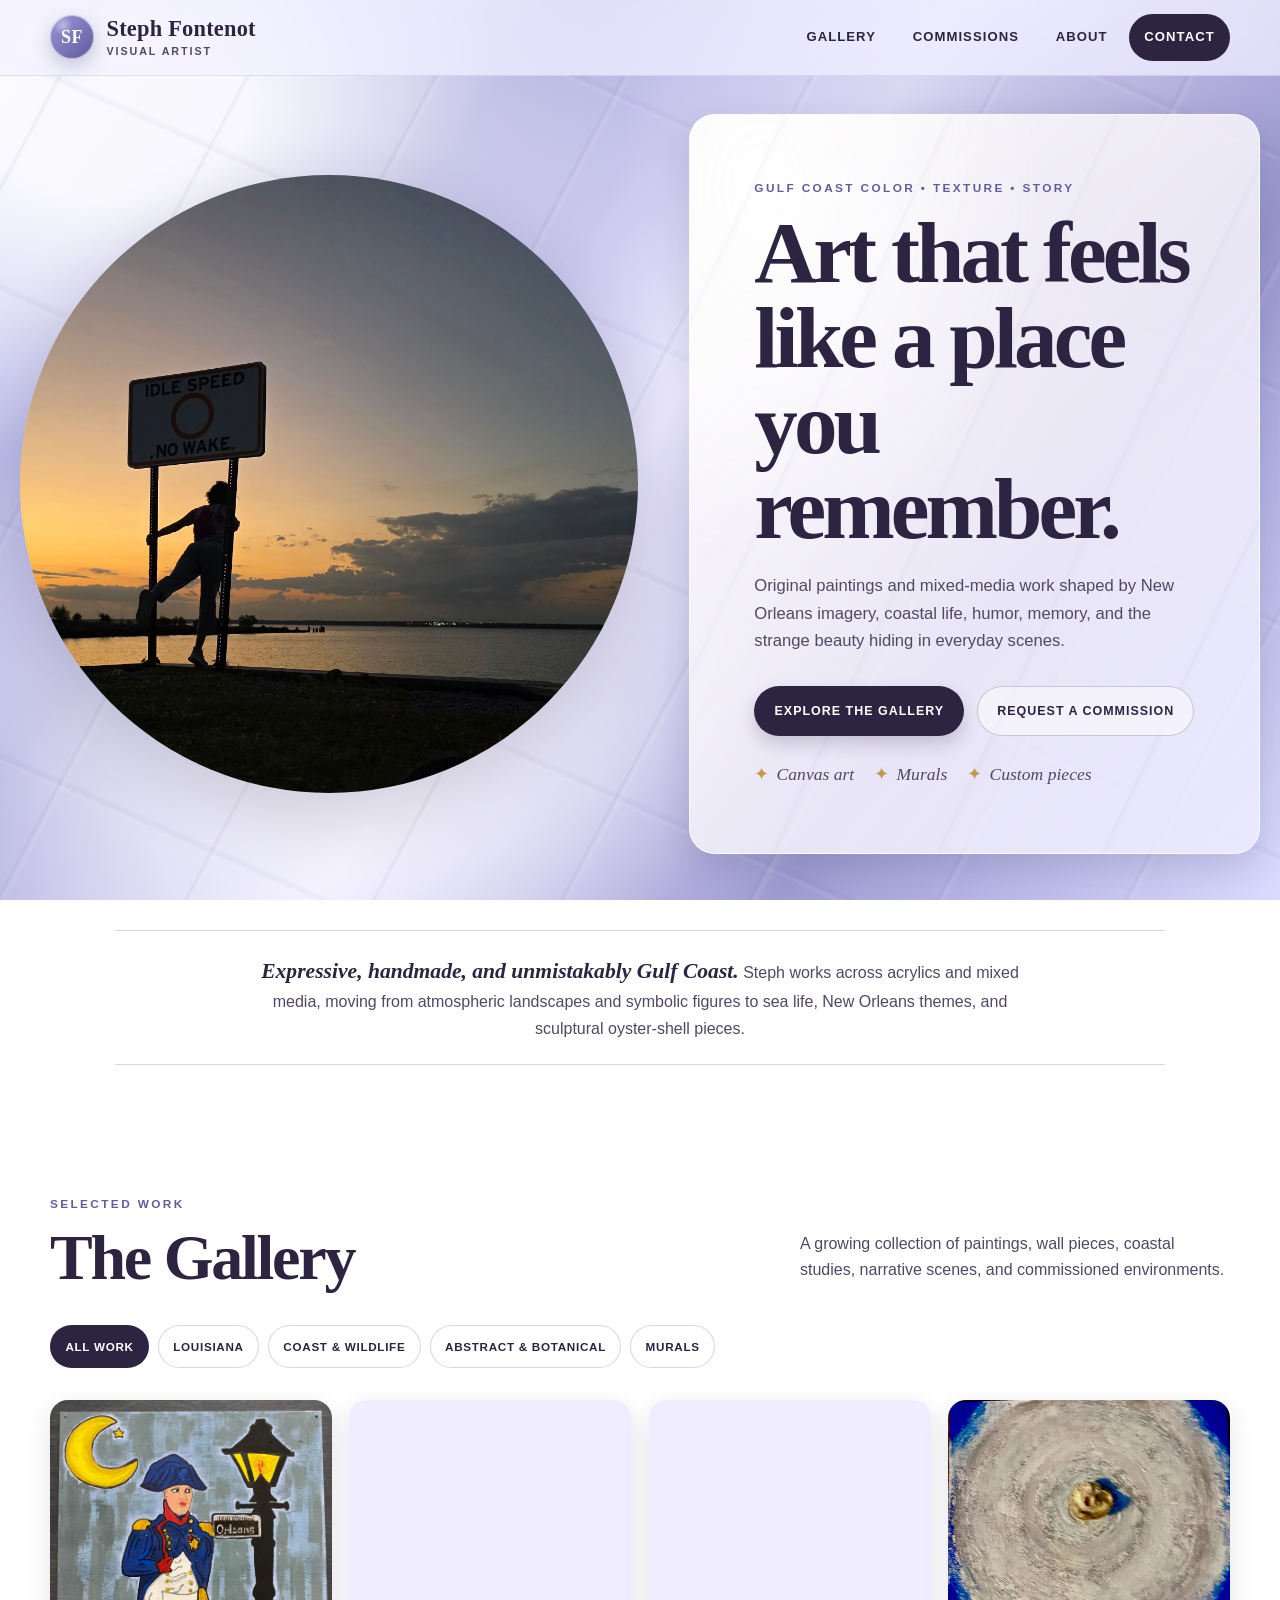
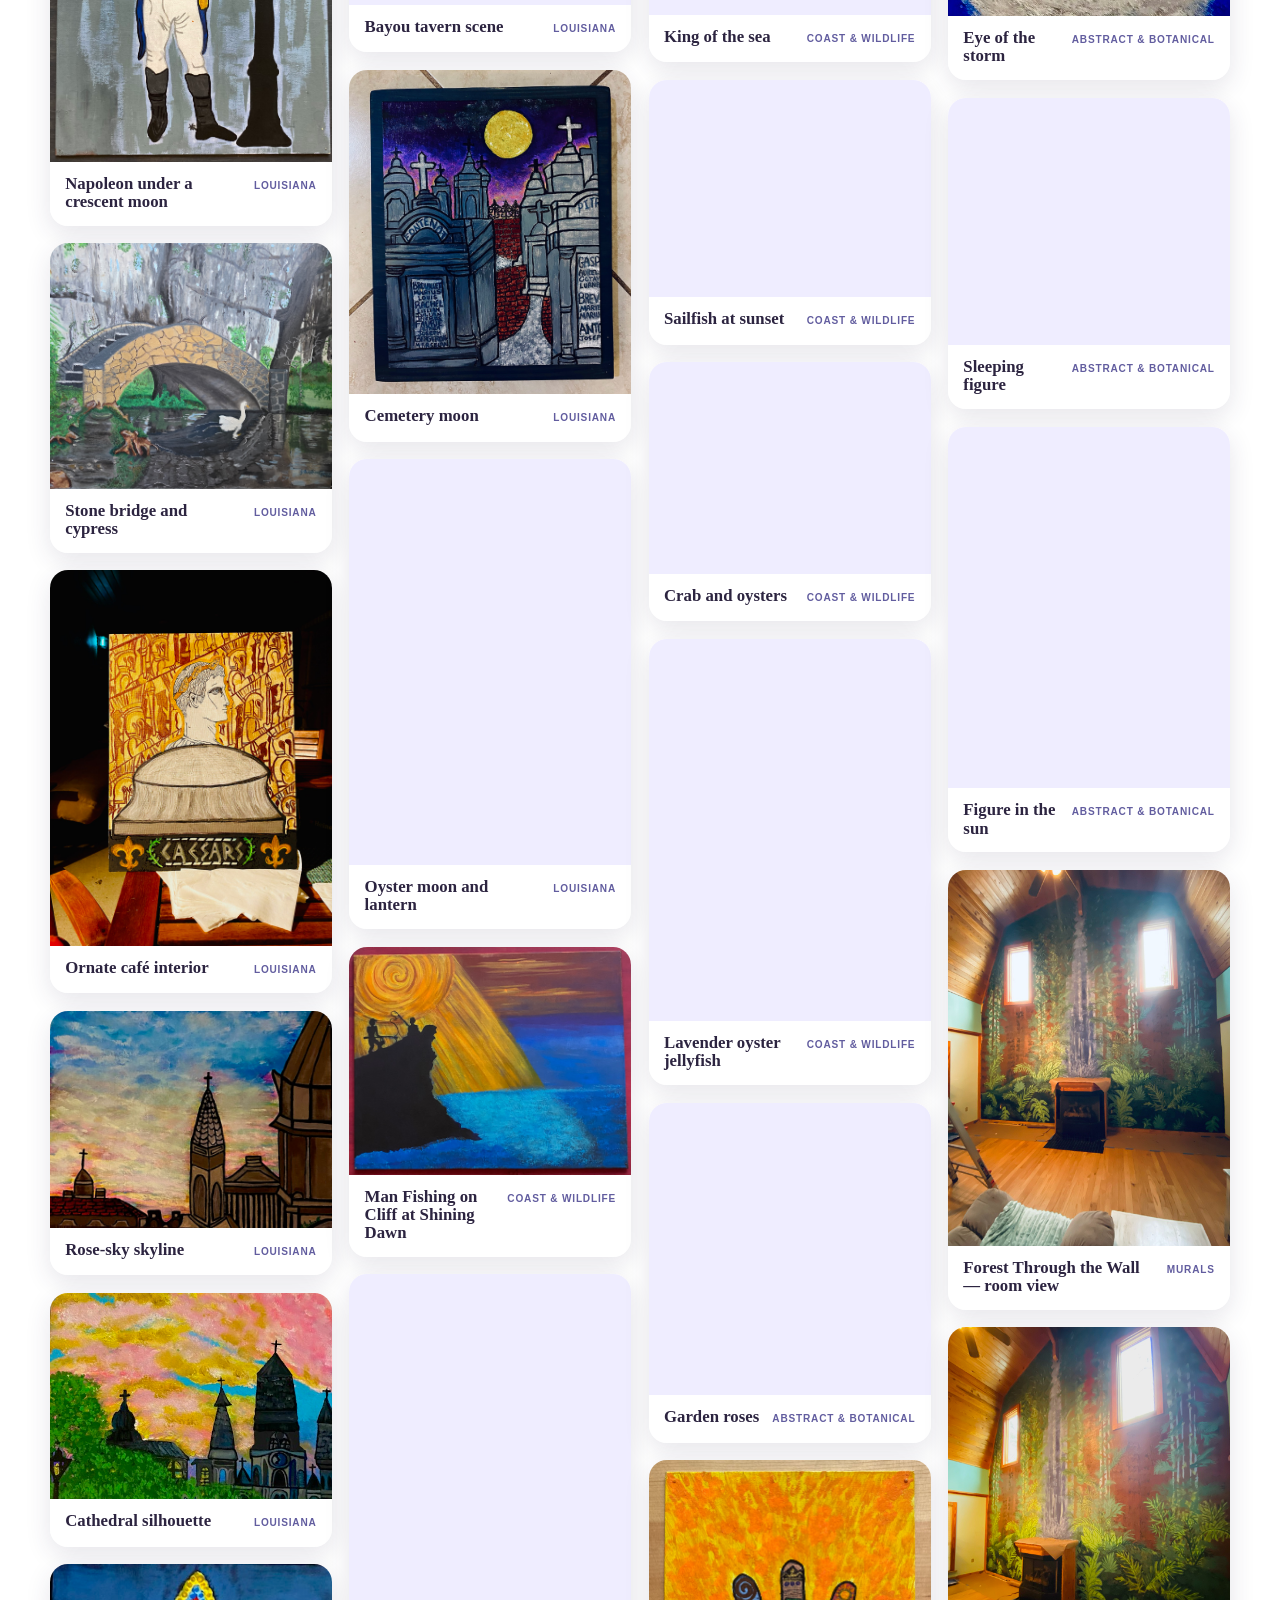
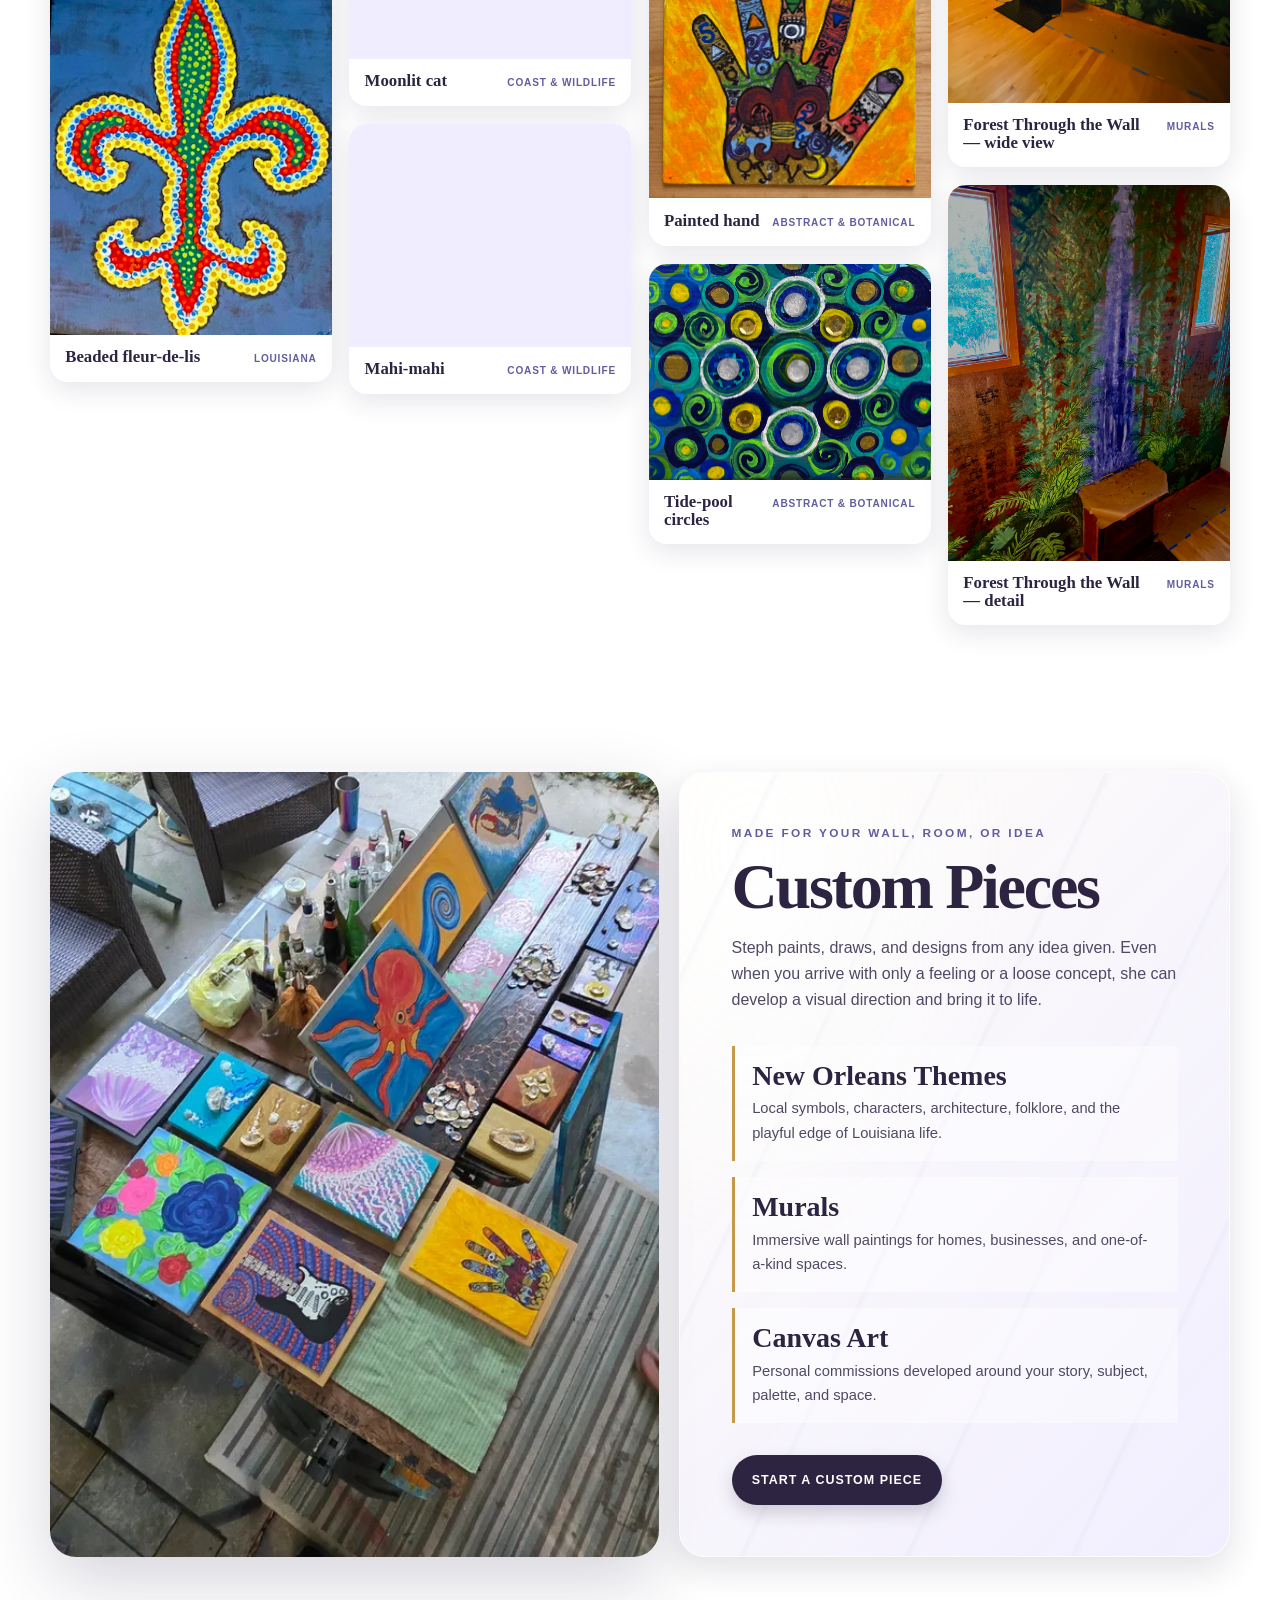
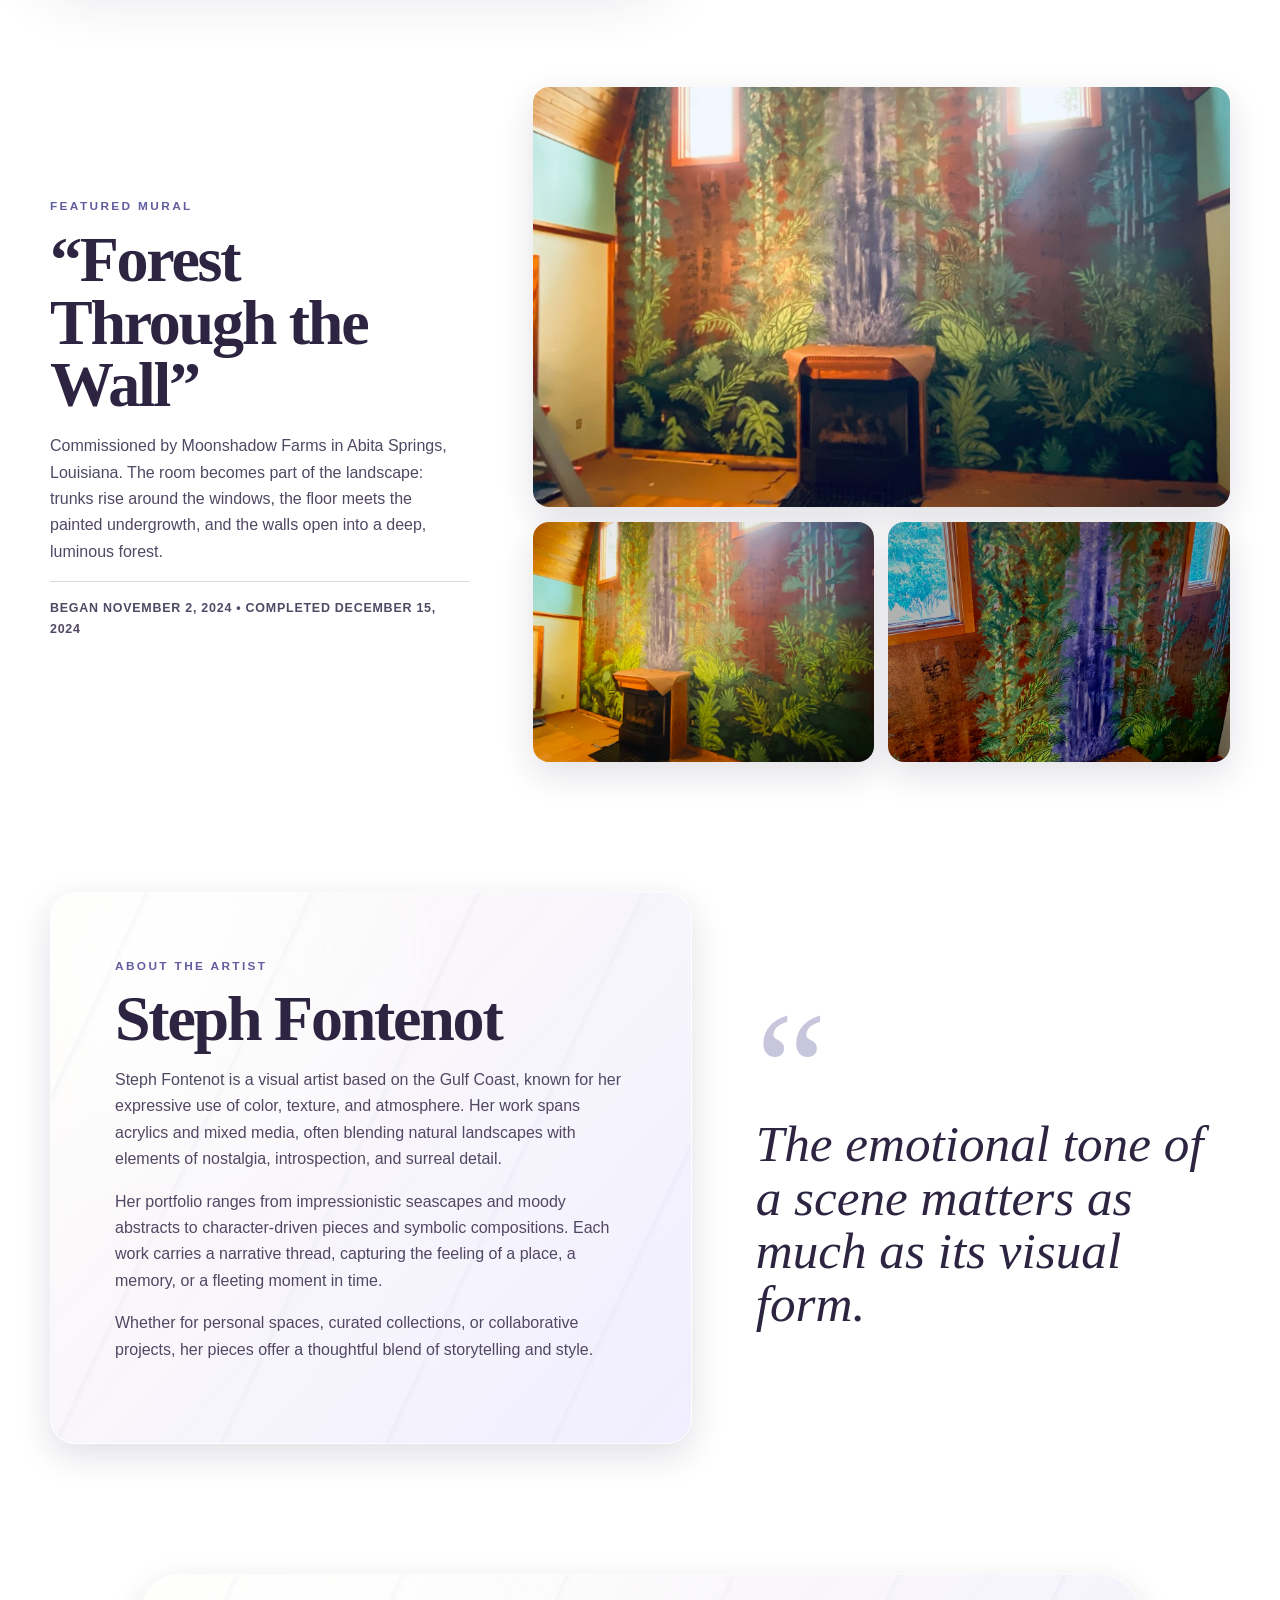
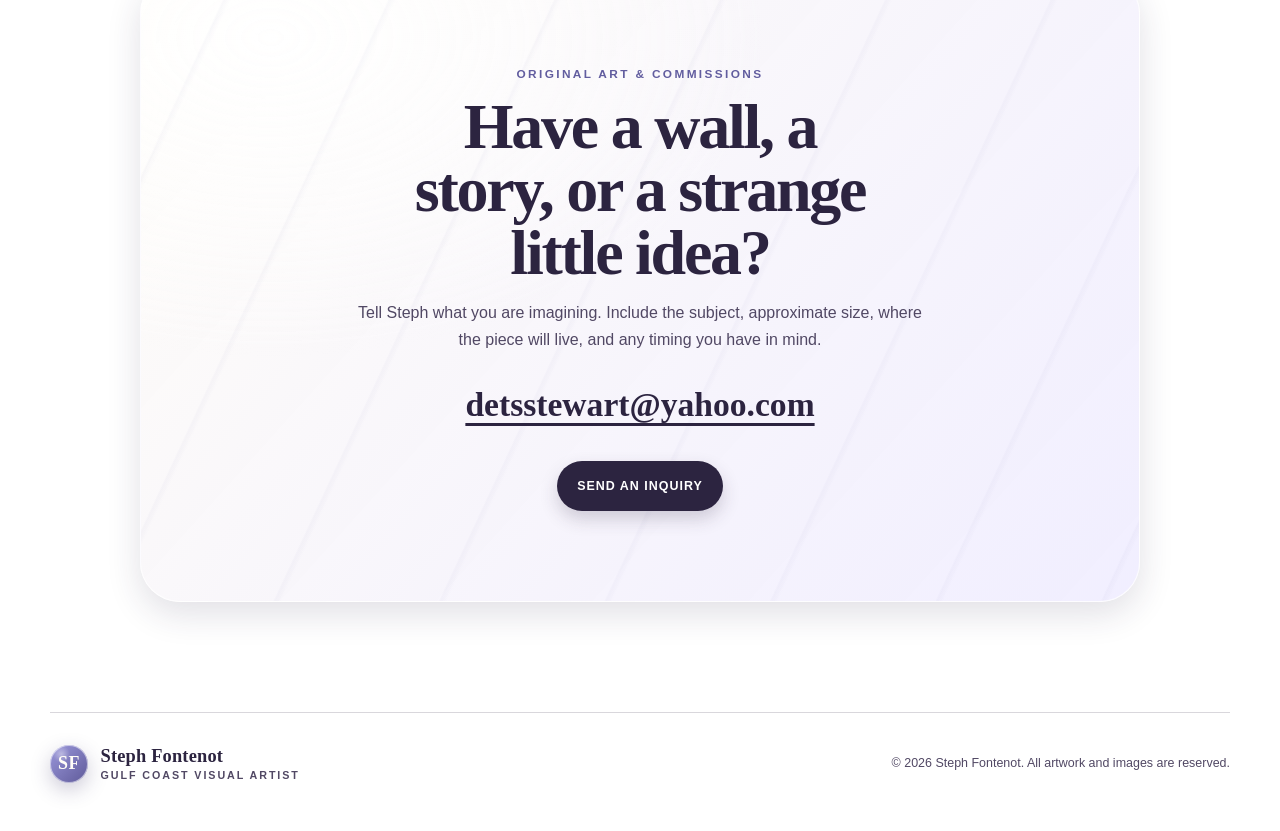
==== commit 94326f48: "Refresh hero crop stylesheet" ====
--- a/index.html
+++ b/index.html
@@ -14,7 +14,7 @@
   <link rel="canonical" href="https://floydclaptonblues.github.io/StephFontenotArtWebsite/">
   <link rel="icon" href="assets/site/favicon.svg" type="image/svg+xml">
   <link rel="stylesheet" href="styles.css?v=20260802-2">
-  <link rel="stylesheet" href="hero-natural.css?v=20260802-3">
+  <link rel="stylesheet" href="hero-natural.css?v=20260802-4">
   <script type="application/ld+json">
   {
     "@context": "https://schema.org",
--- a/hero-natural.css
+++ b/hero-natural.css
@@ -22,7 +22,7 @@
   max-width: none;
   display: block;
   object-fit: cover;
-  object-position: 72% 50%;
+  object-position: 78% 50%;
   border: 0;
   border-radius: 0;
   box-shadow: none;
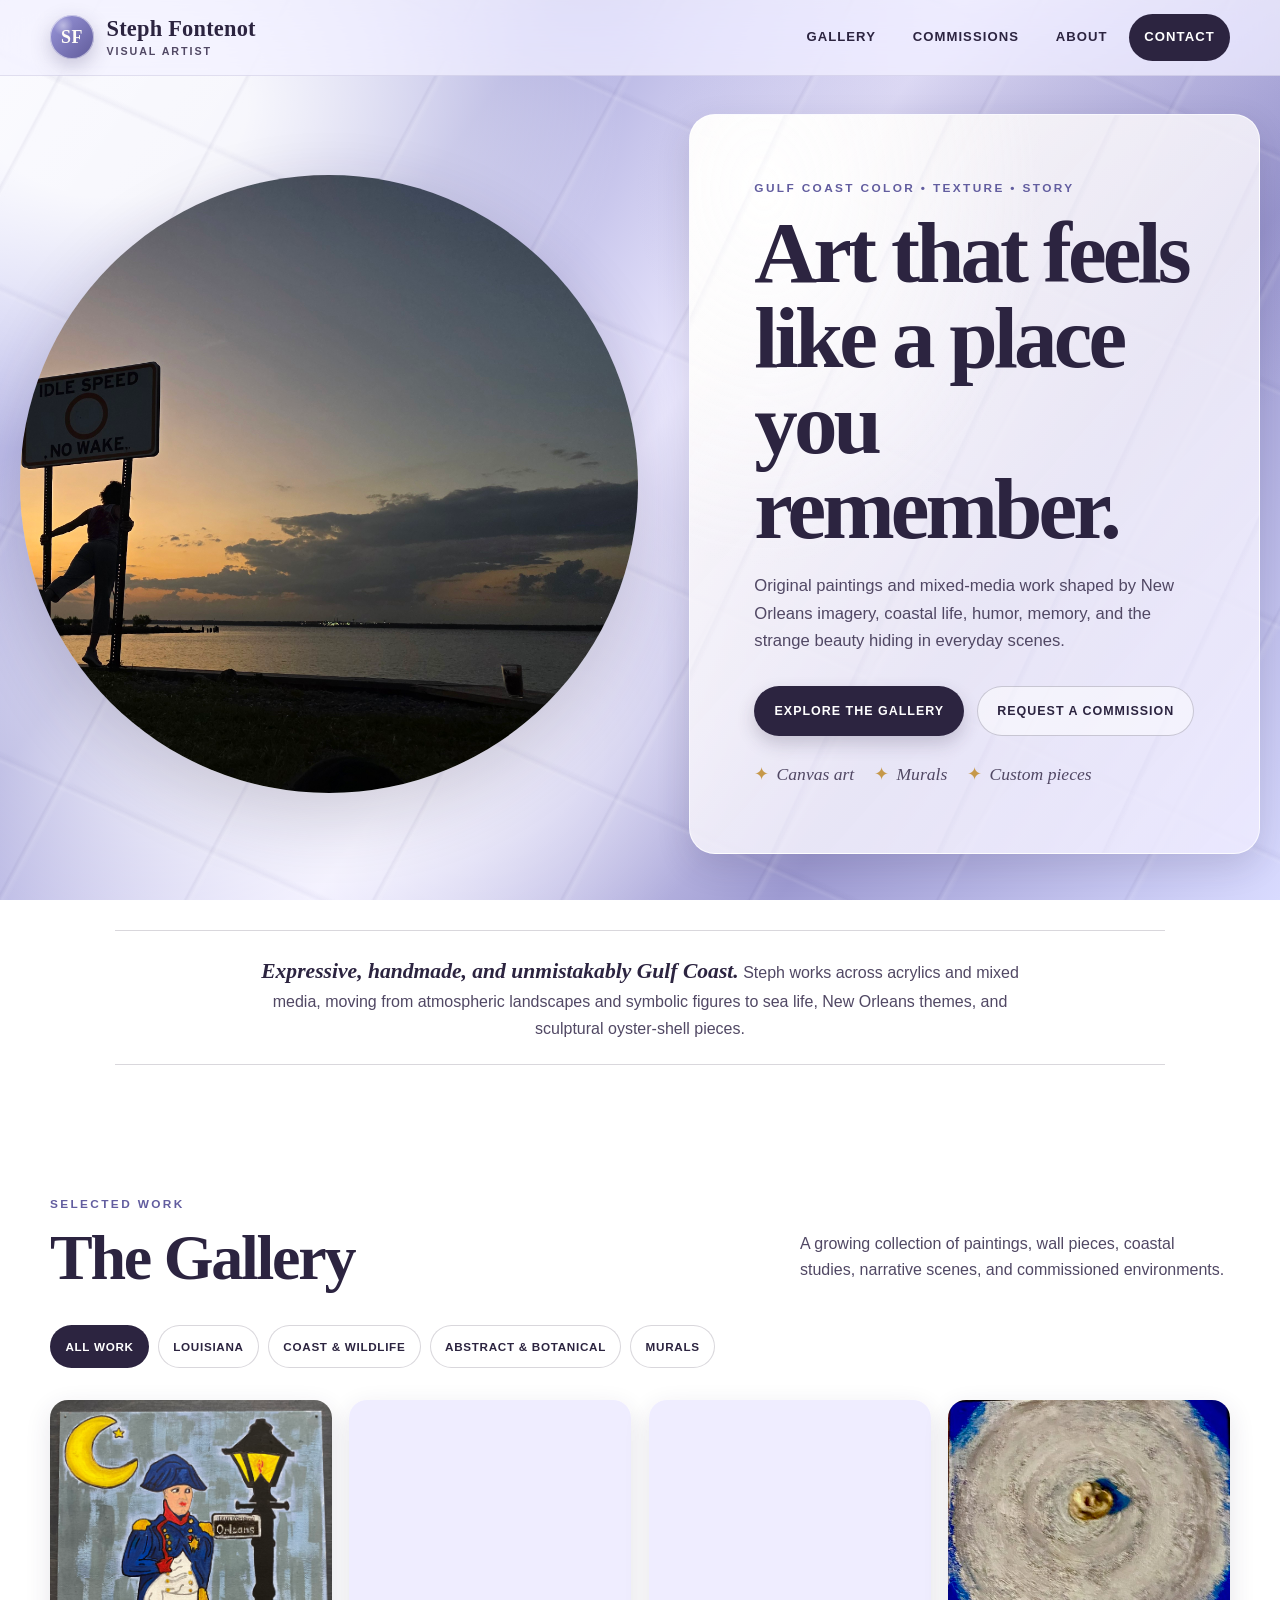
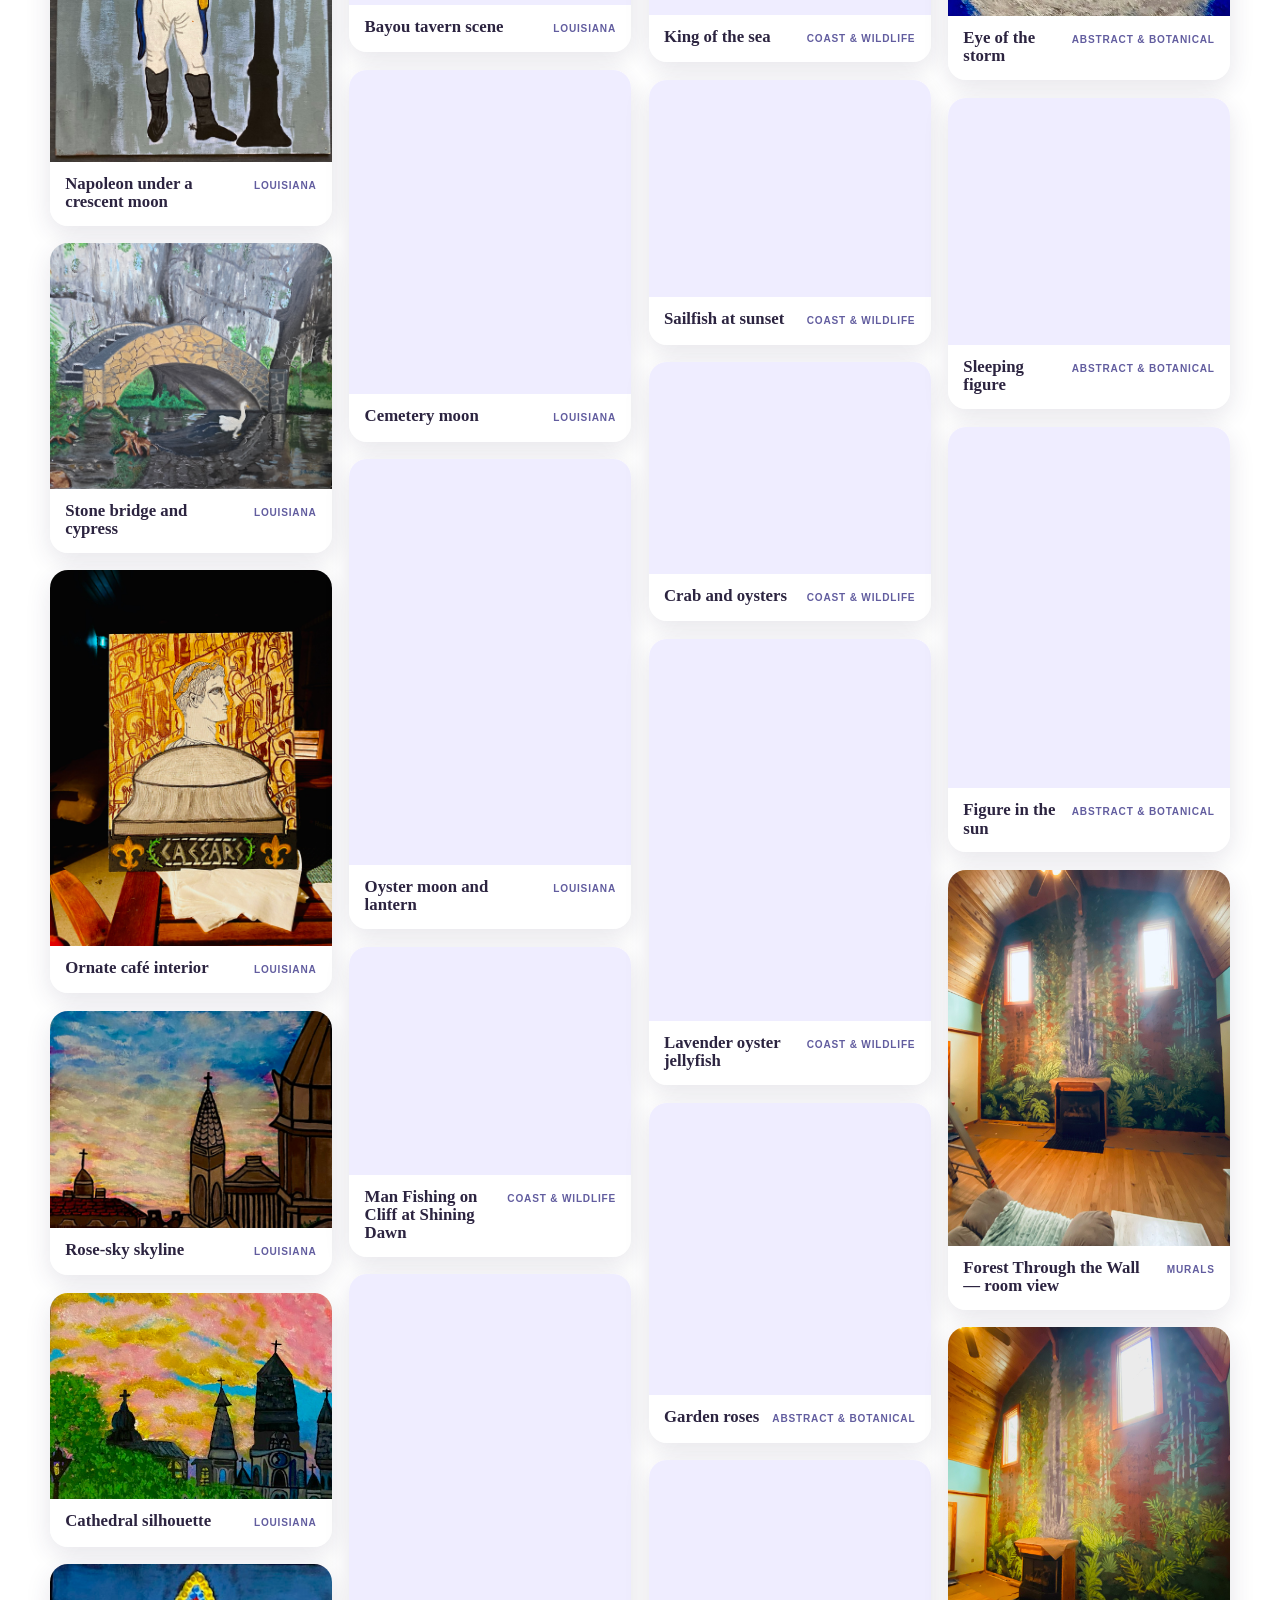
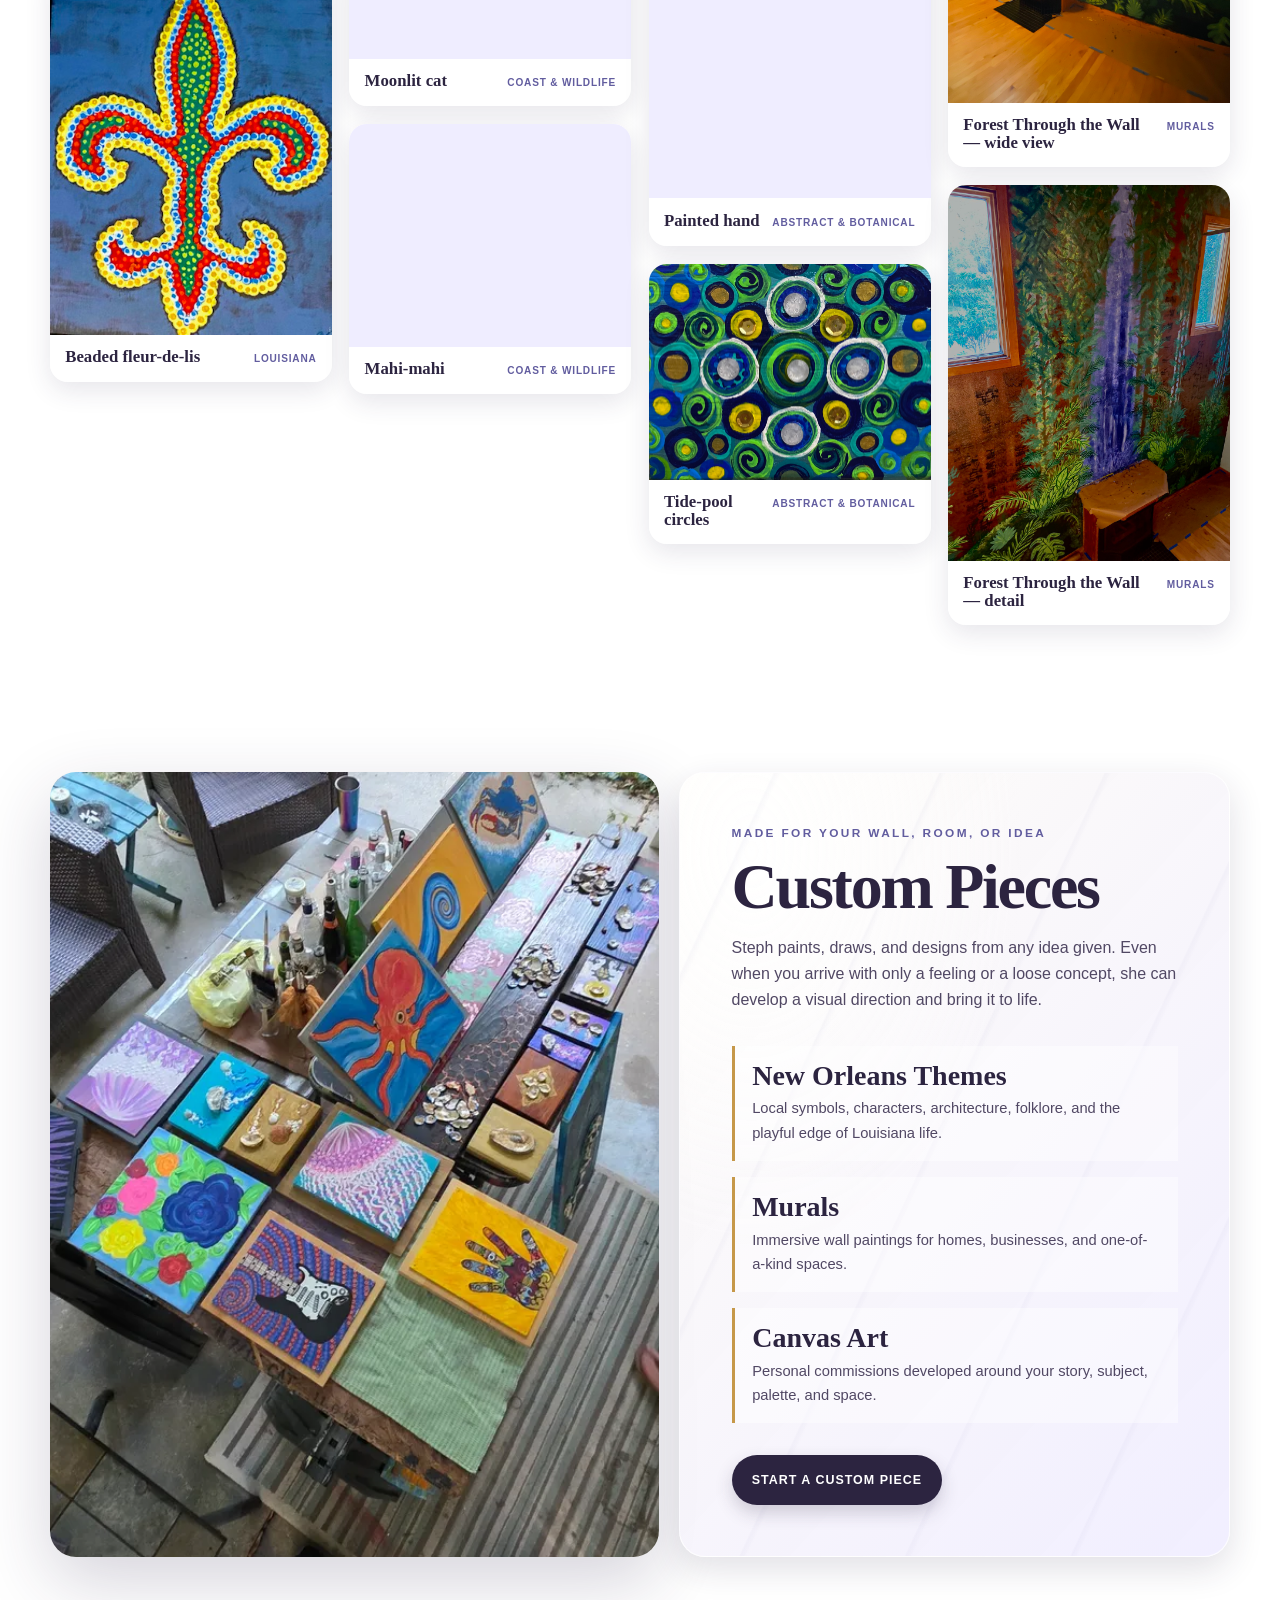
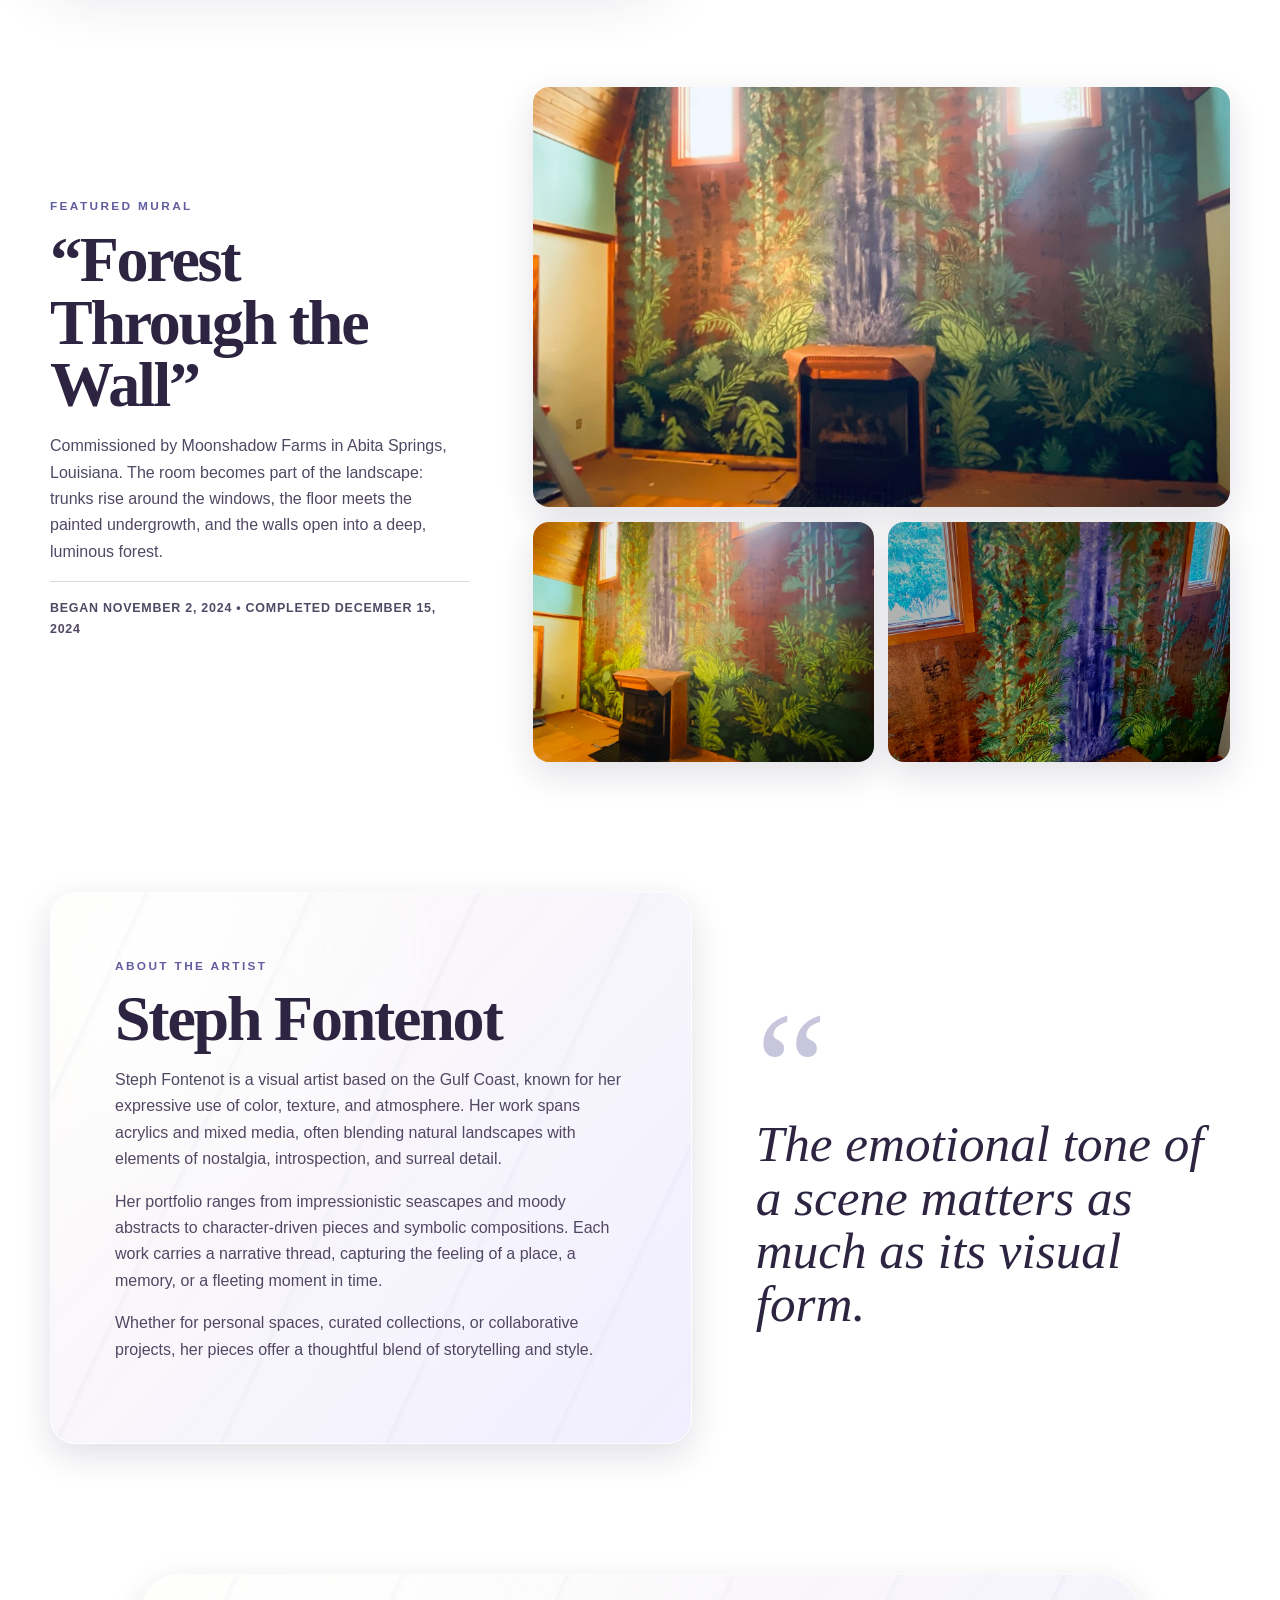
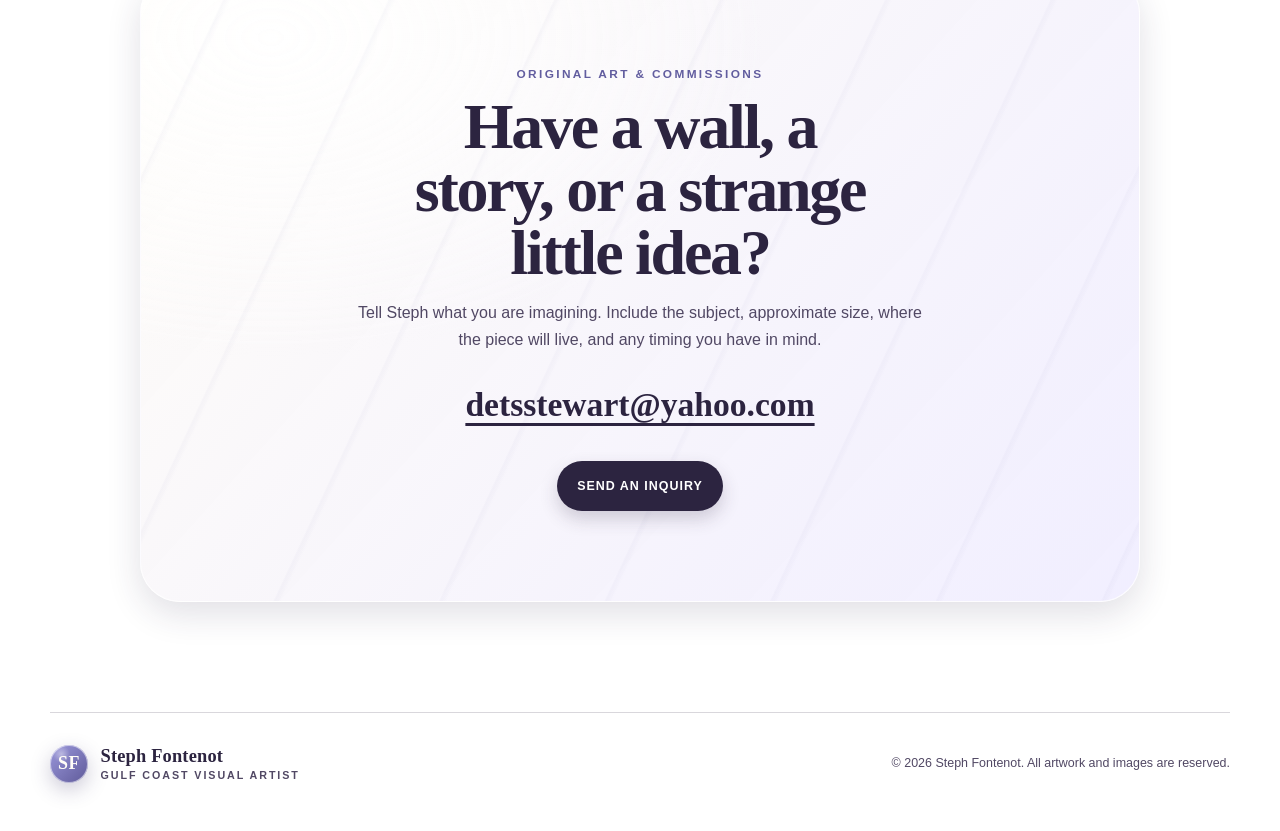
==== commit 5f93b91d: "Force hero image to show the right edge" ====
--- a/index.html
+++ b/index.html
@@ -14,7 +14,7 @@
   <link rel="canonical" href="https://floydclaptonblues.github.io/StephFontenotArtWebsite/">
   <link rel="icon" href="assets/site/favicon.svg" type="image/svg+xml">
   <link rel="stylesheet" href="styles.css?v=20260802-2">
-  <link rel="stylesheet" href="hero-natural.css?v=20260802-4">
+  <link rel="stylesheet" href="hero-natural.css?v=20260802-5">
   <script type="application/ld+json">
   {
     "@context": "https://schema.org",
@@ -53,7 +53,7 @@
   <main id="main">
     <section class="hero" aria-labelledby="hero-title">
       <div class="hero-image-wrap">
-        <img src="20250605_201510.jpg" alt="Featured Steph Fontenot artwork" width="730" height="730" fetchpriority="high">
+        <img src="20250605_201510.jpg" alt="Featured Steph Fontenot artwork" width="730" height="730" fetchpriority="high" style="object-position: right center !important;">
       </div>
       <div class="hero-copy marble-panel">
         <p class="eyebrow">Gulf Coast color • texture • story</p>
--- a/hero-natural.css
+++ b/hero-natural.css
@@ -22,7 +22,7 @@
   max-width: none;
   display: block;
   object-fit: cover;
-  object-position: 78% 50%;
+  object-position: right center;
   border: 0;
   border-radius: 0;
   box-shadow: none;
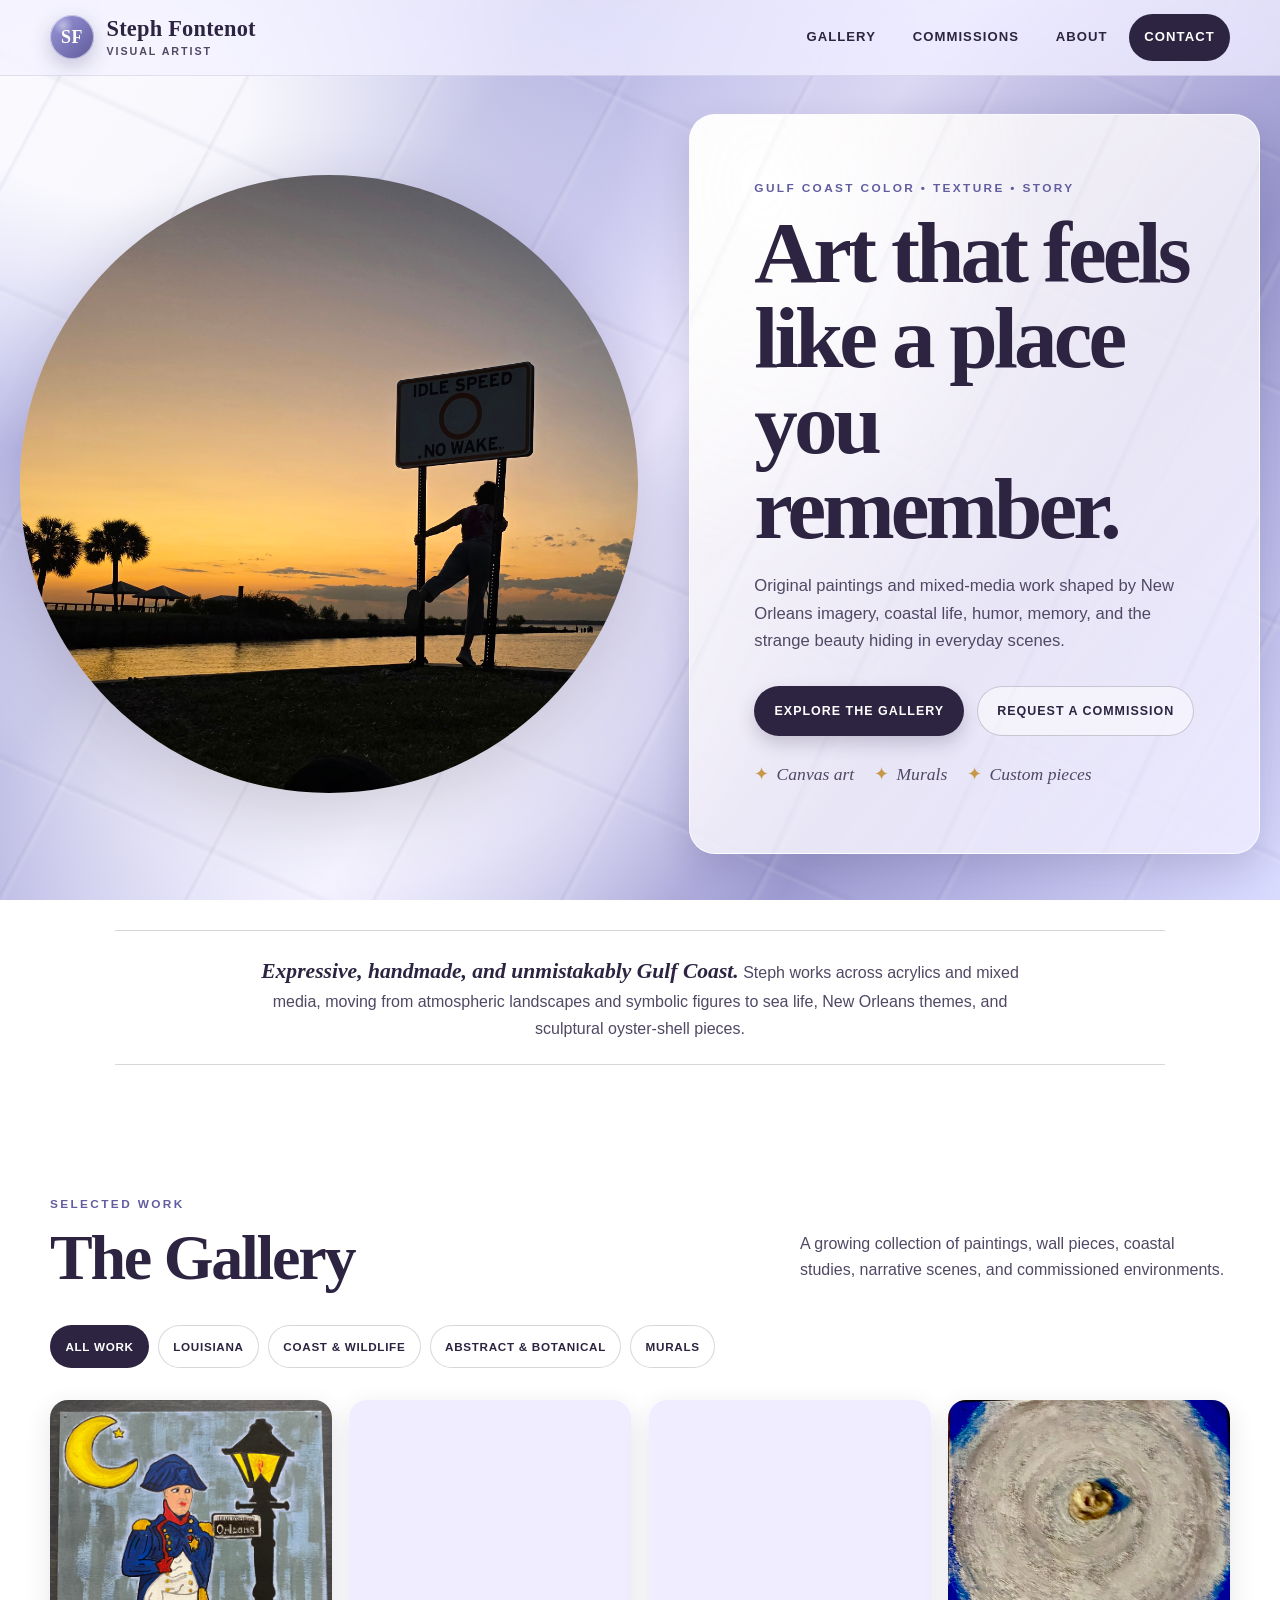
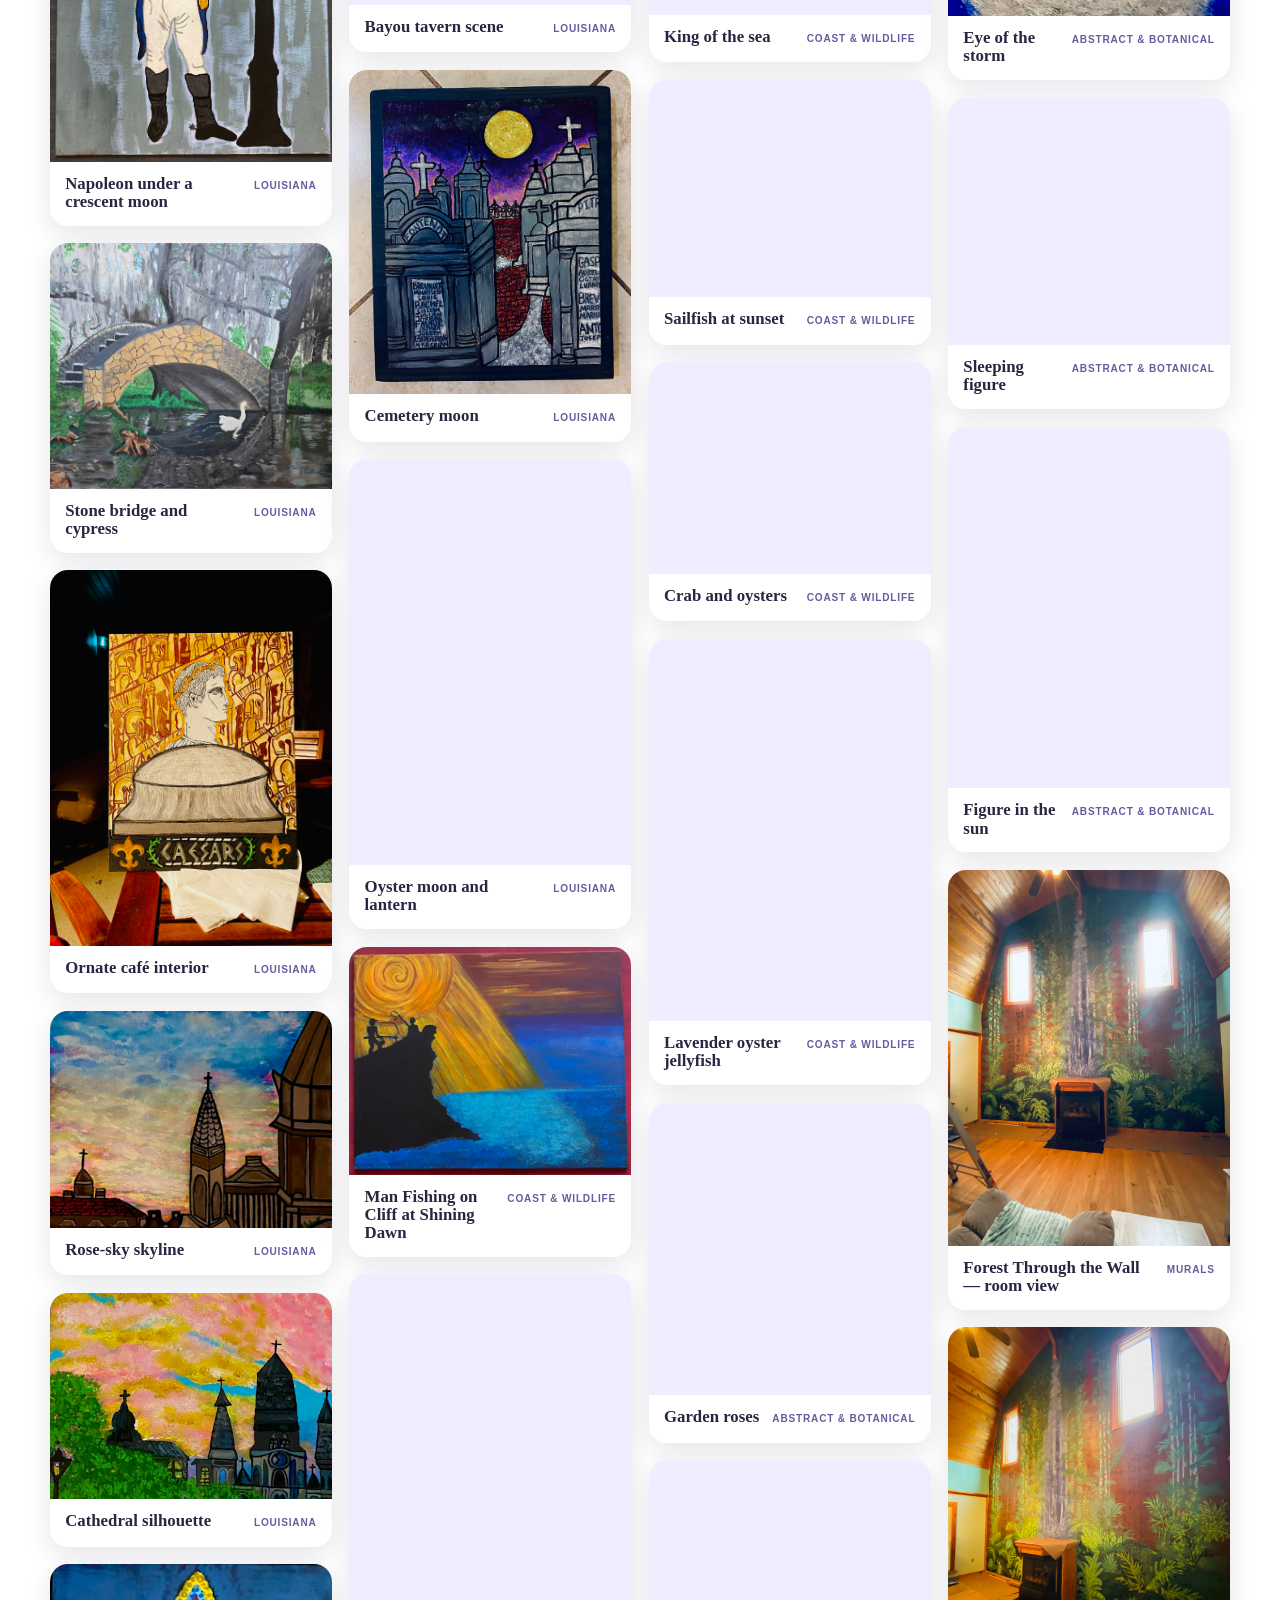
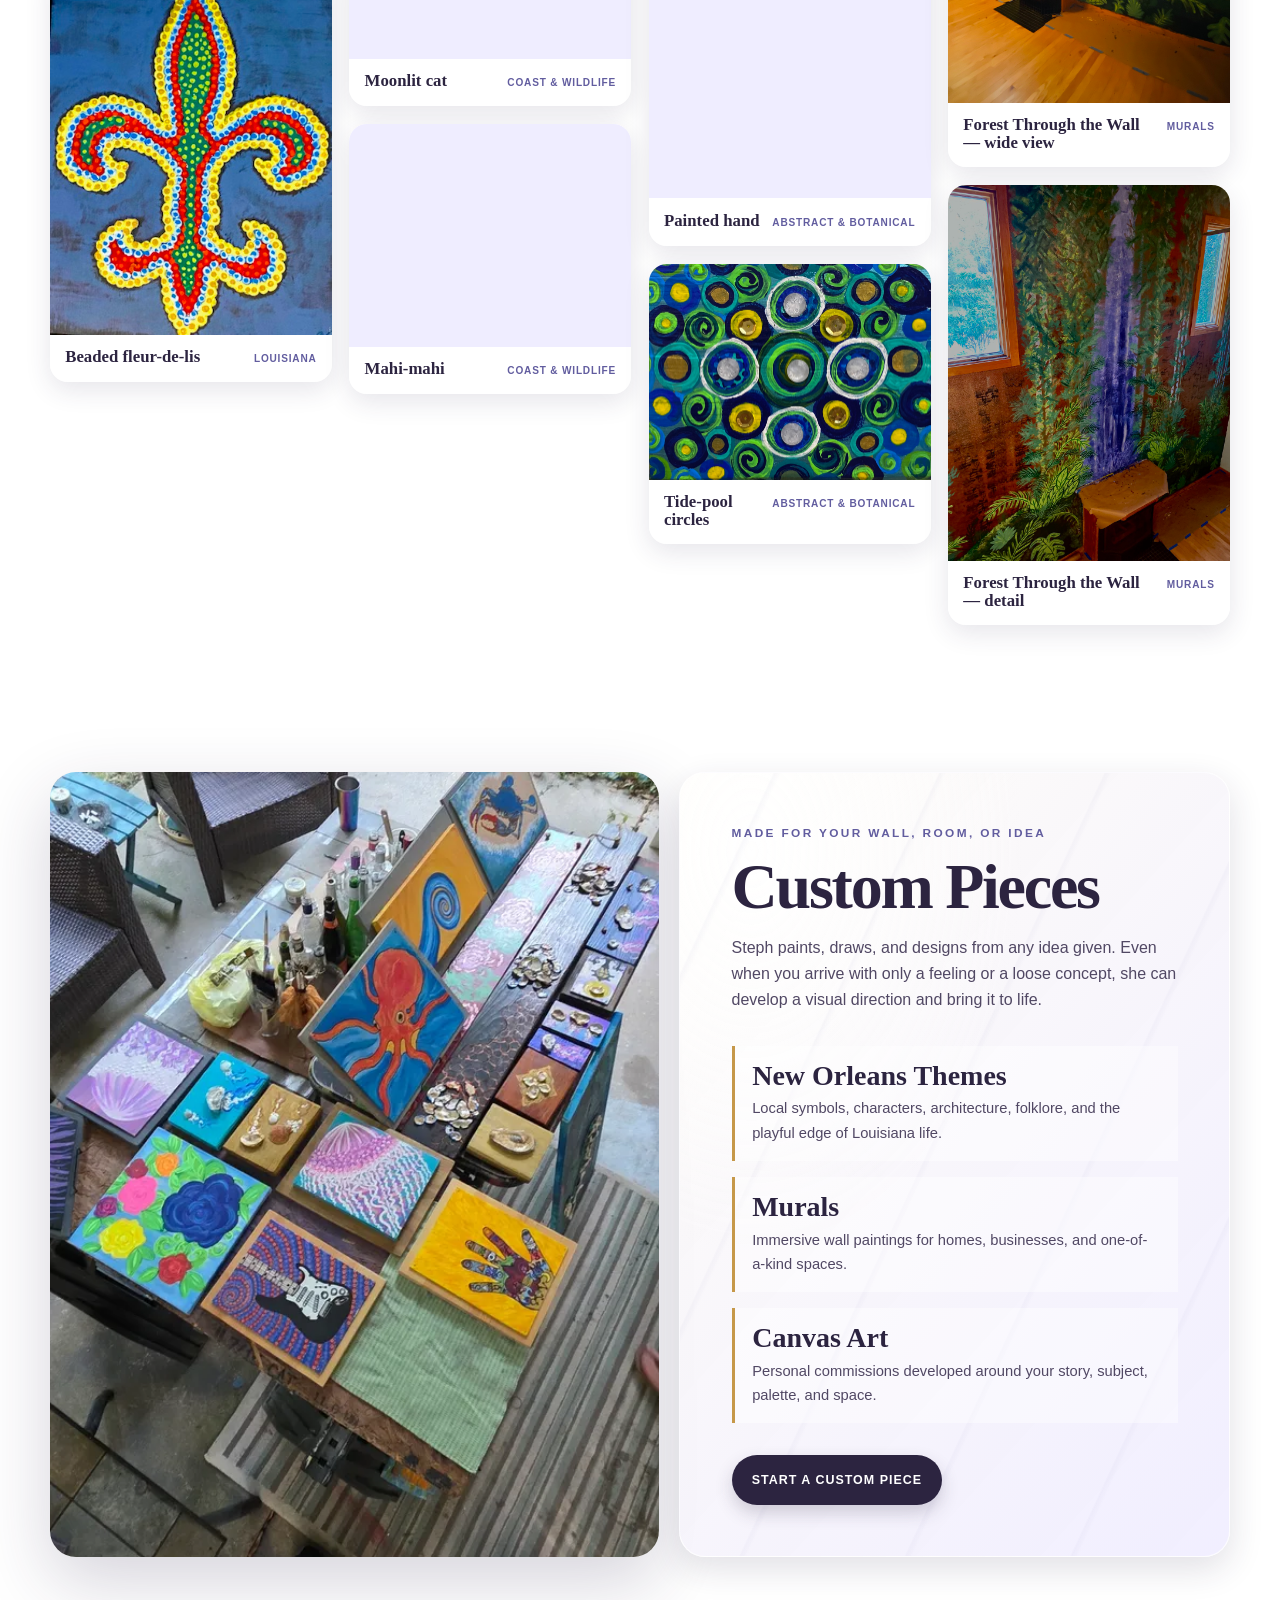
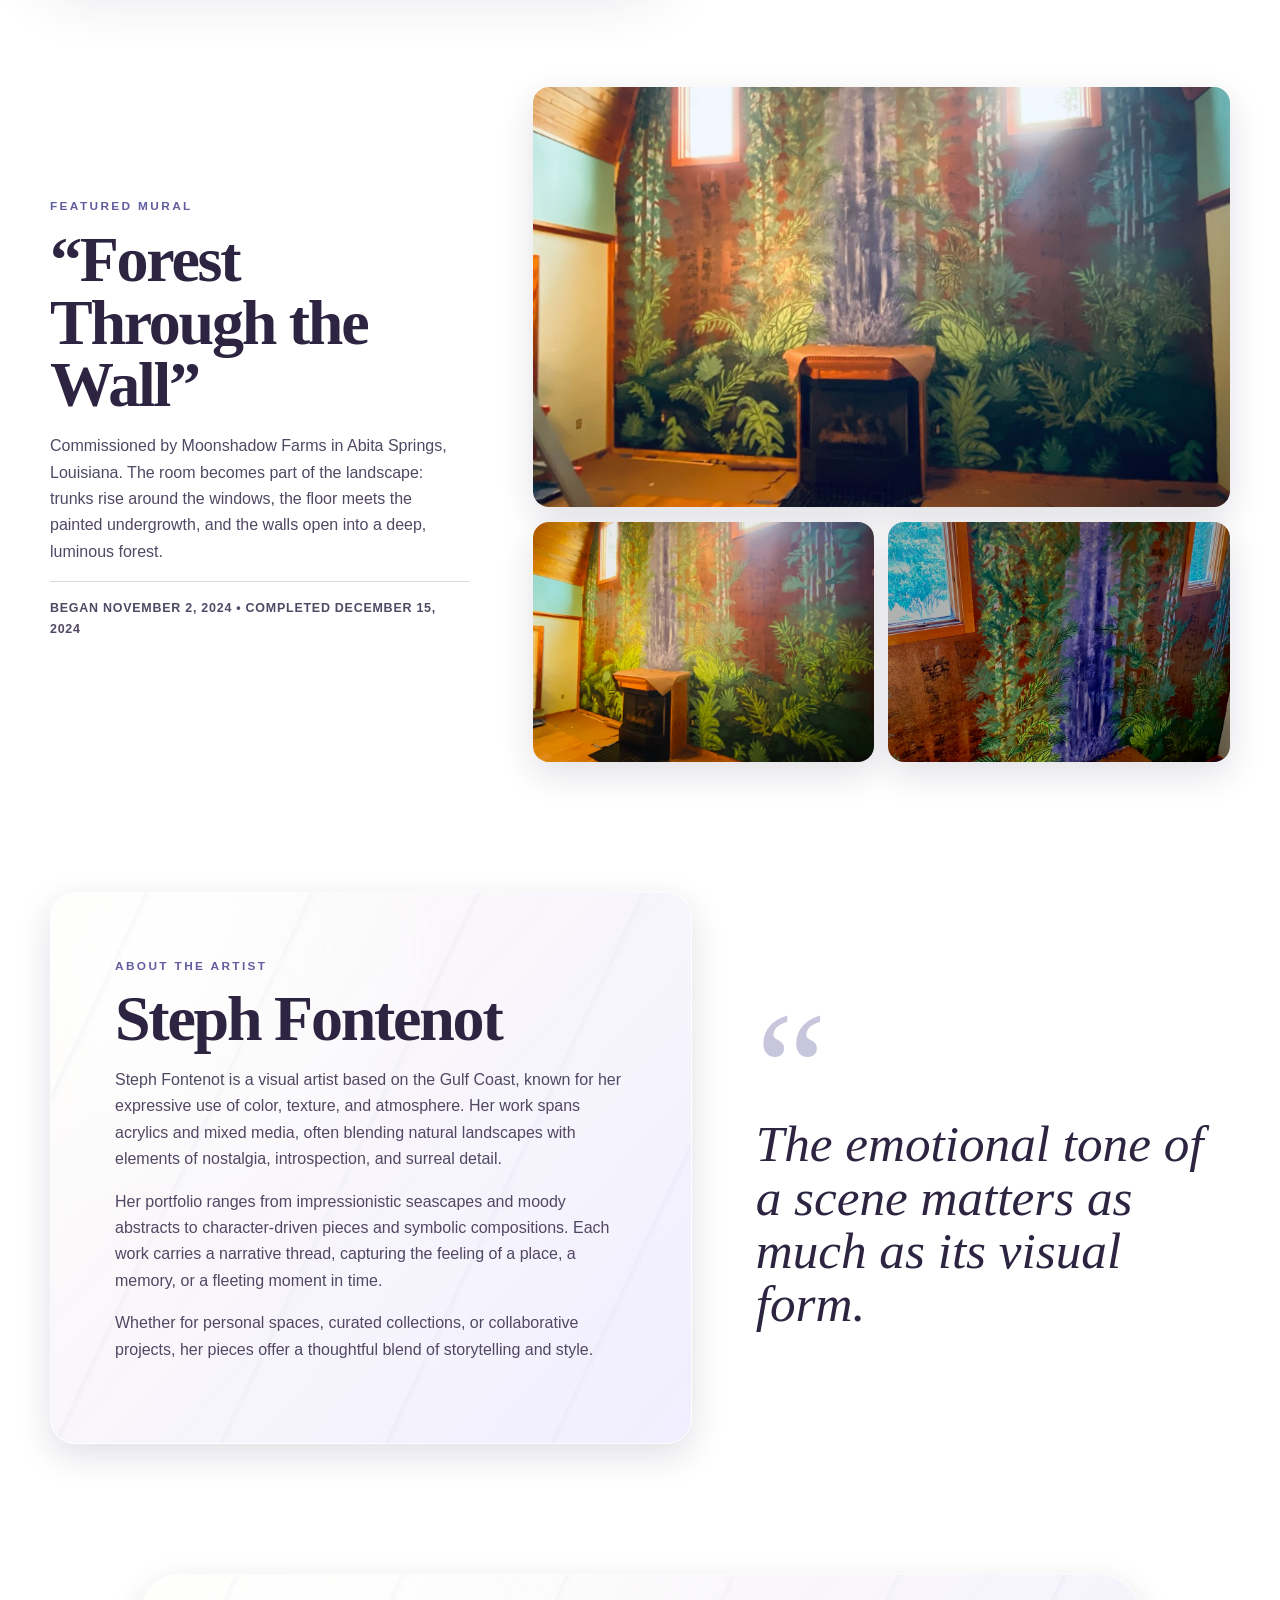
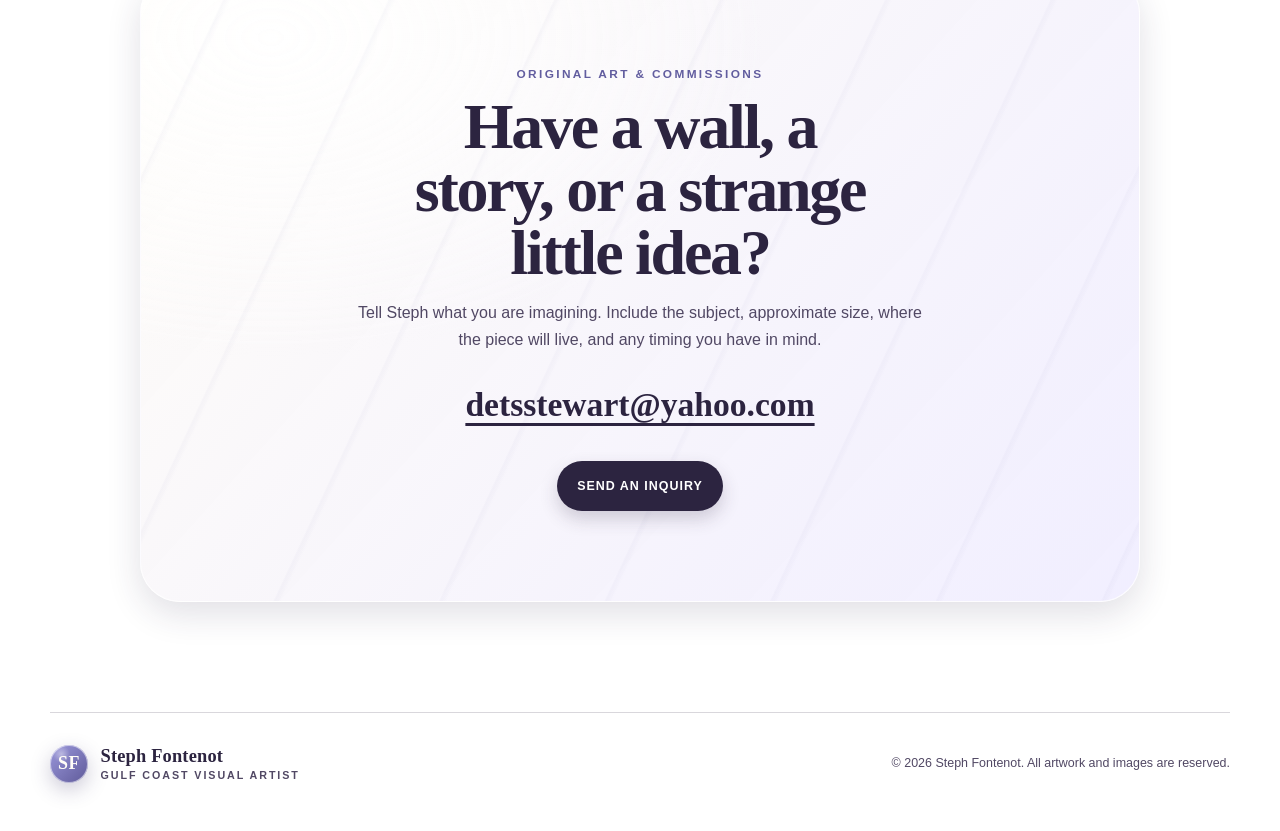
==== commit 288b5441: "Move hero crop left and refresh stylesheet" ====
--- a/index.html
+++ b/index.html
@@ -14,7 +14,7 @@
   <link rel="canonical" href="https://floydclaptonblues.github.io/StephFontenotArtWebsite/">
   <link rel="icon" href="assets/site/favicon.svg" type="image/svg+xml">
   <link rel="stylesheet" href="styles.css?v=20260802-2">
-  <link rel="stylesheet" href="hero-natural.css?v=20260802-5">
+  <link rel="stylesheet" href="hero-natural.css?v=20260802-6">
   <script type="application/ld+json">
   {
     "@context": "https://schema.org",
@@ -53,7 +53,7 @@
   <main id="main">
     <section class="hero" aria-labelledby="hero-title">
       <div class="hero-image-wrap">
-        <img src="20250605_201510.jpg" alt="Featured Steph Fontenot artwork" width="730" height="730" fetchpriority="high" style="object-position: right center !important;">
+        <img src="20250605_201510.jpg" alt="Featured Steph Fontenot artwork" width="730" height="730" fetchpriority="high" style="object-position: 22% 50% !important;">
       </div>
       <div class="hero-copy marble-panel">
         <p class="eyebrow">Gulf Coast color • texture • story</p>
--- a/hero-natural.css
+++ b/hero-natural.css
@@ -22,7 +22,7 @@
   max-width: none;
   display: block;
   object-fit: cover;
-  object-position: right center;
+  object-position: 22% 50%;
   border: 0;
   border-radius: 0;
   box-shadow: none;
